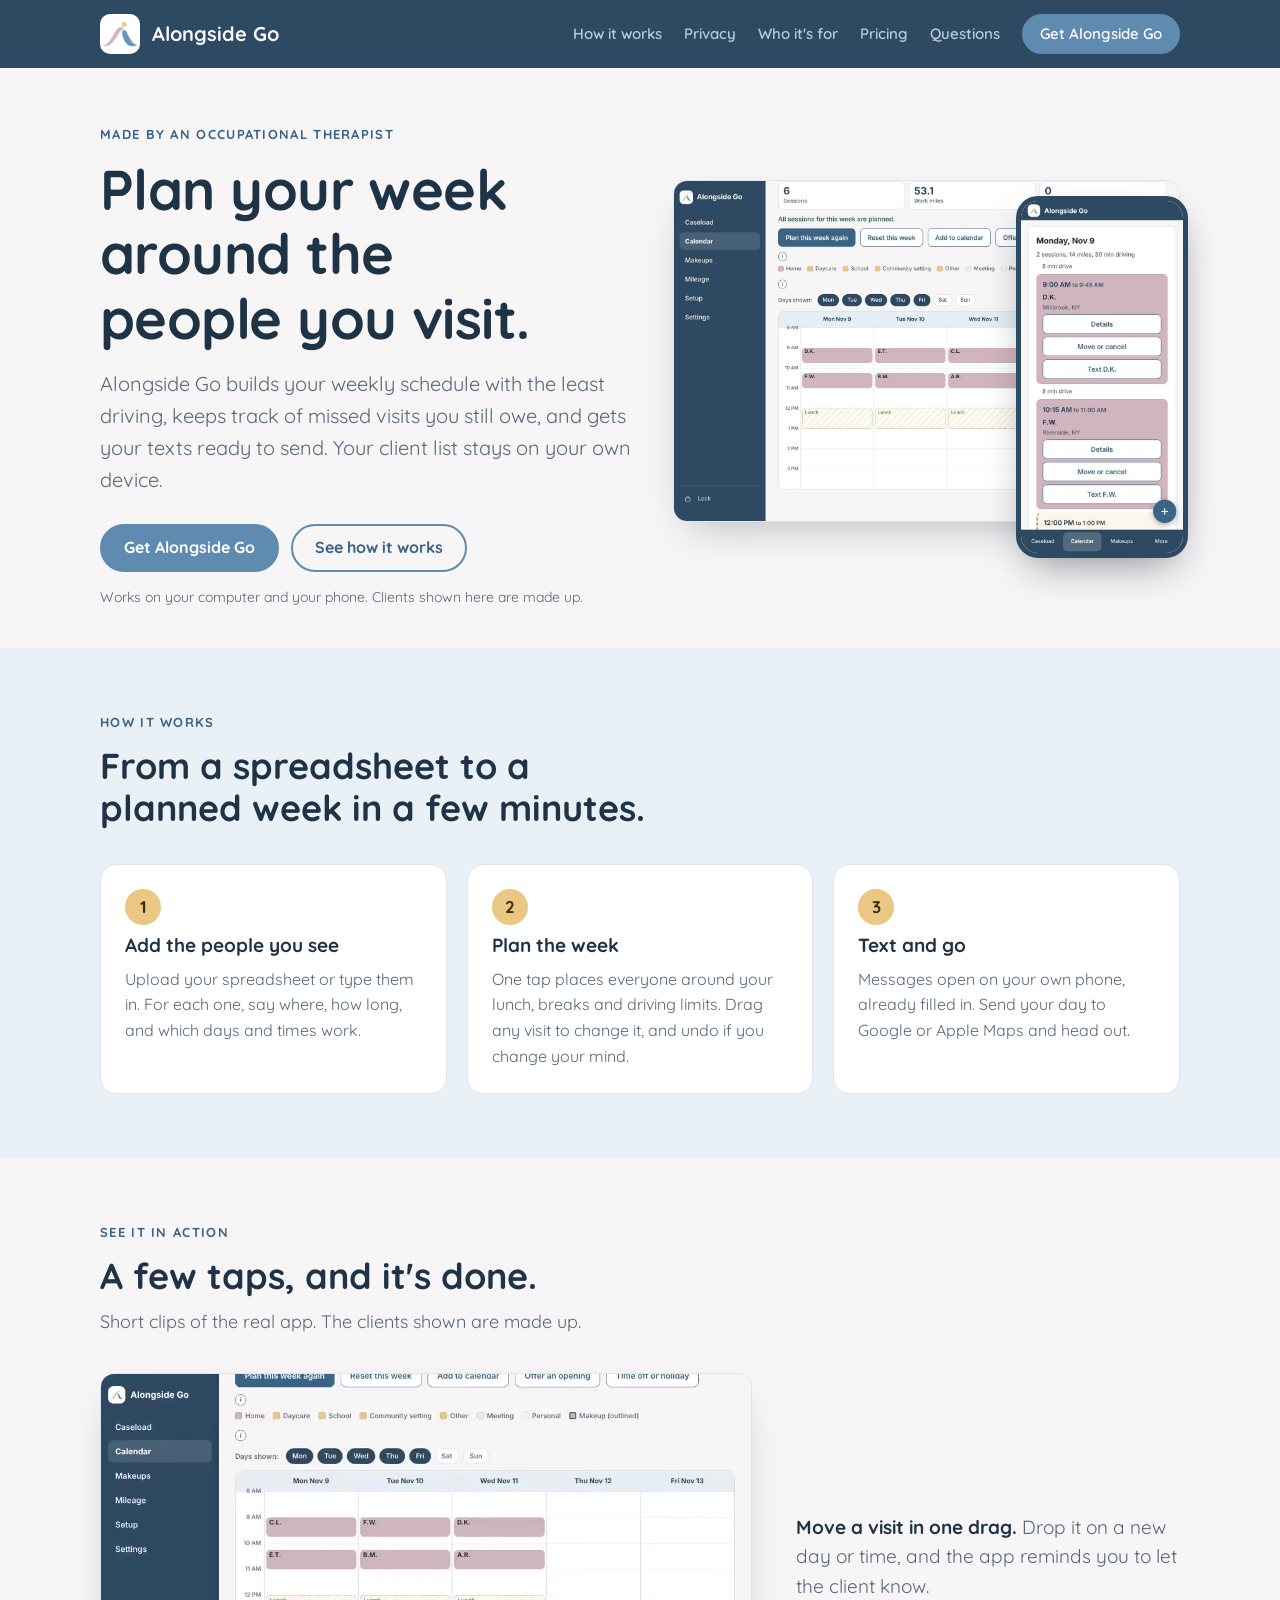
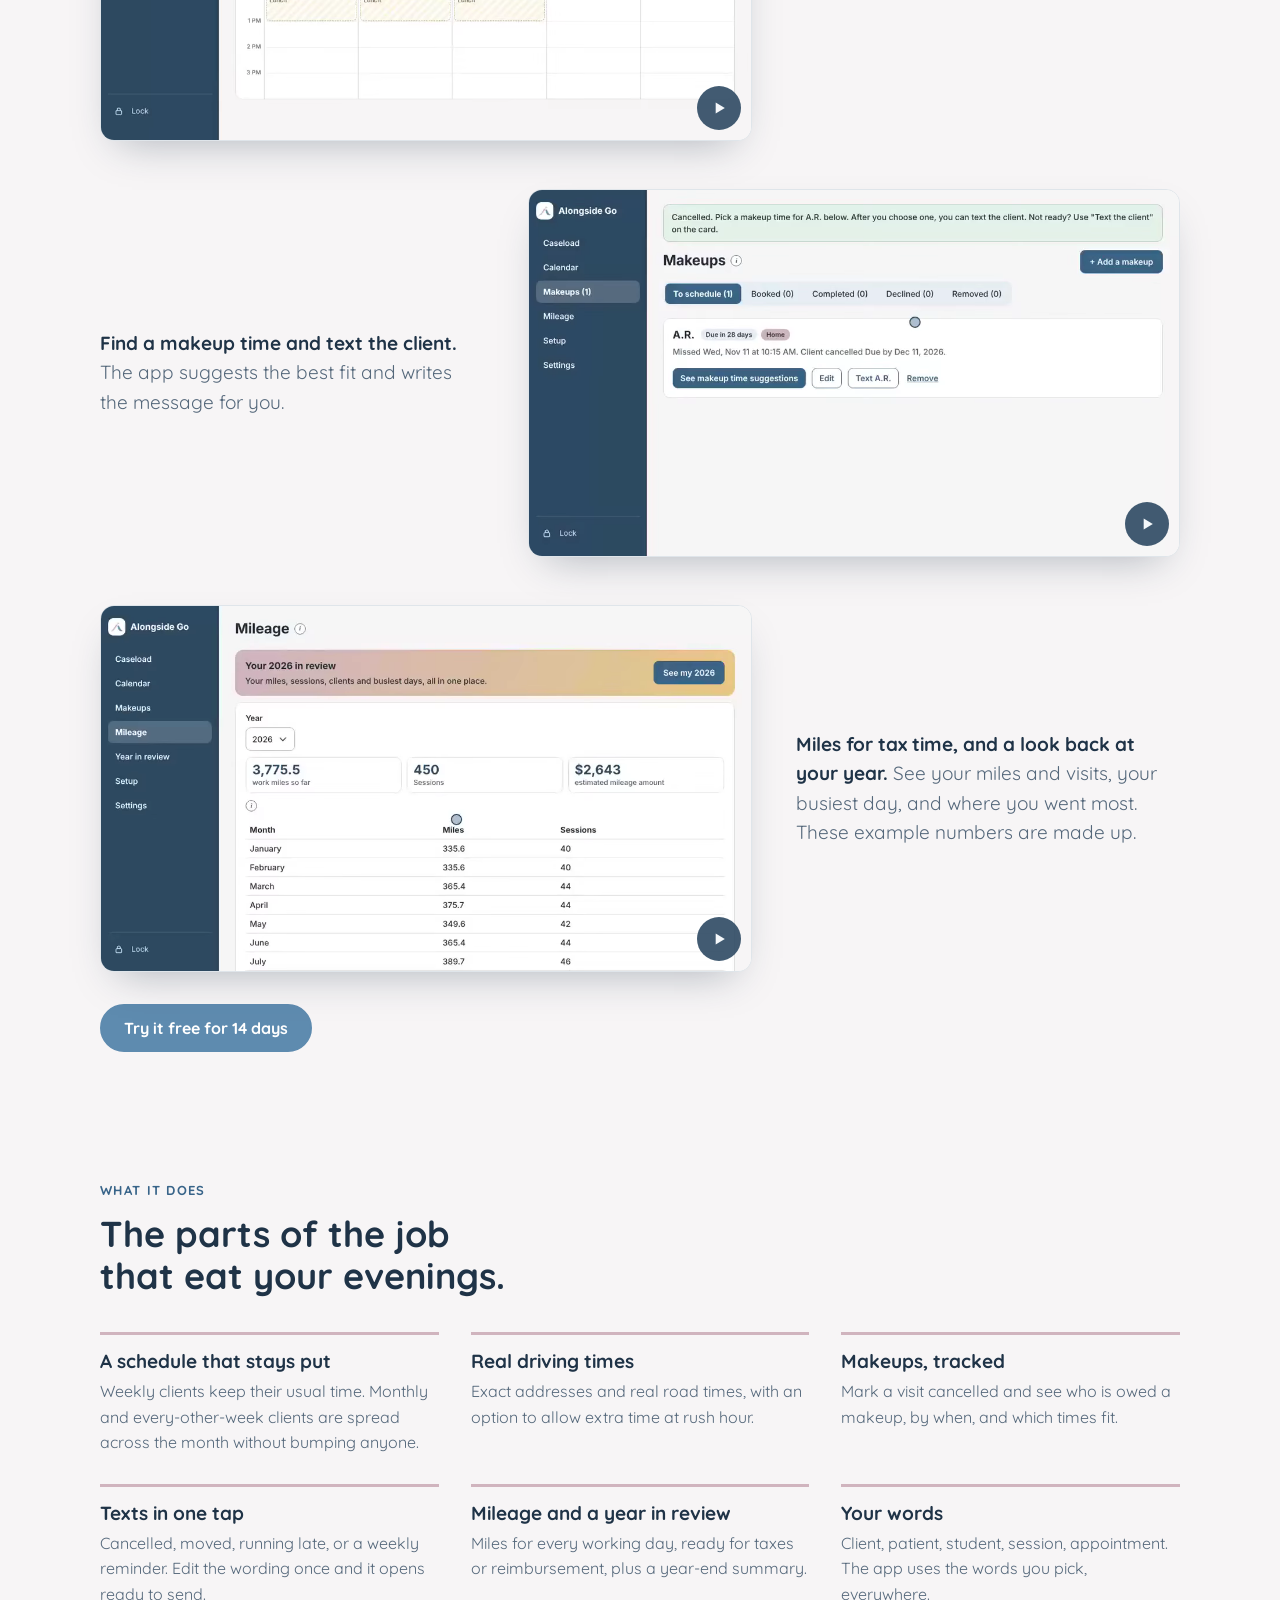
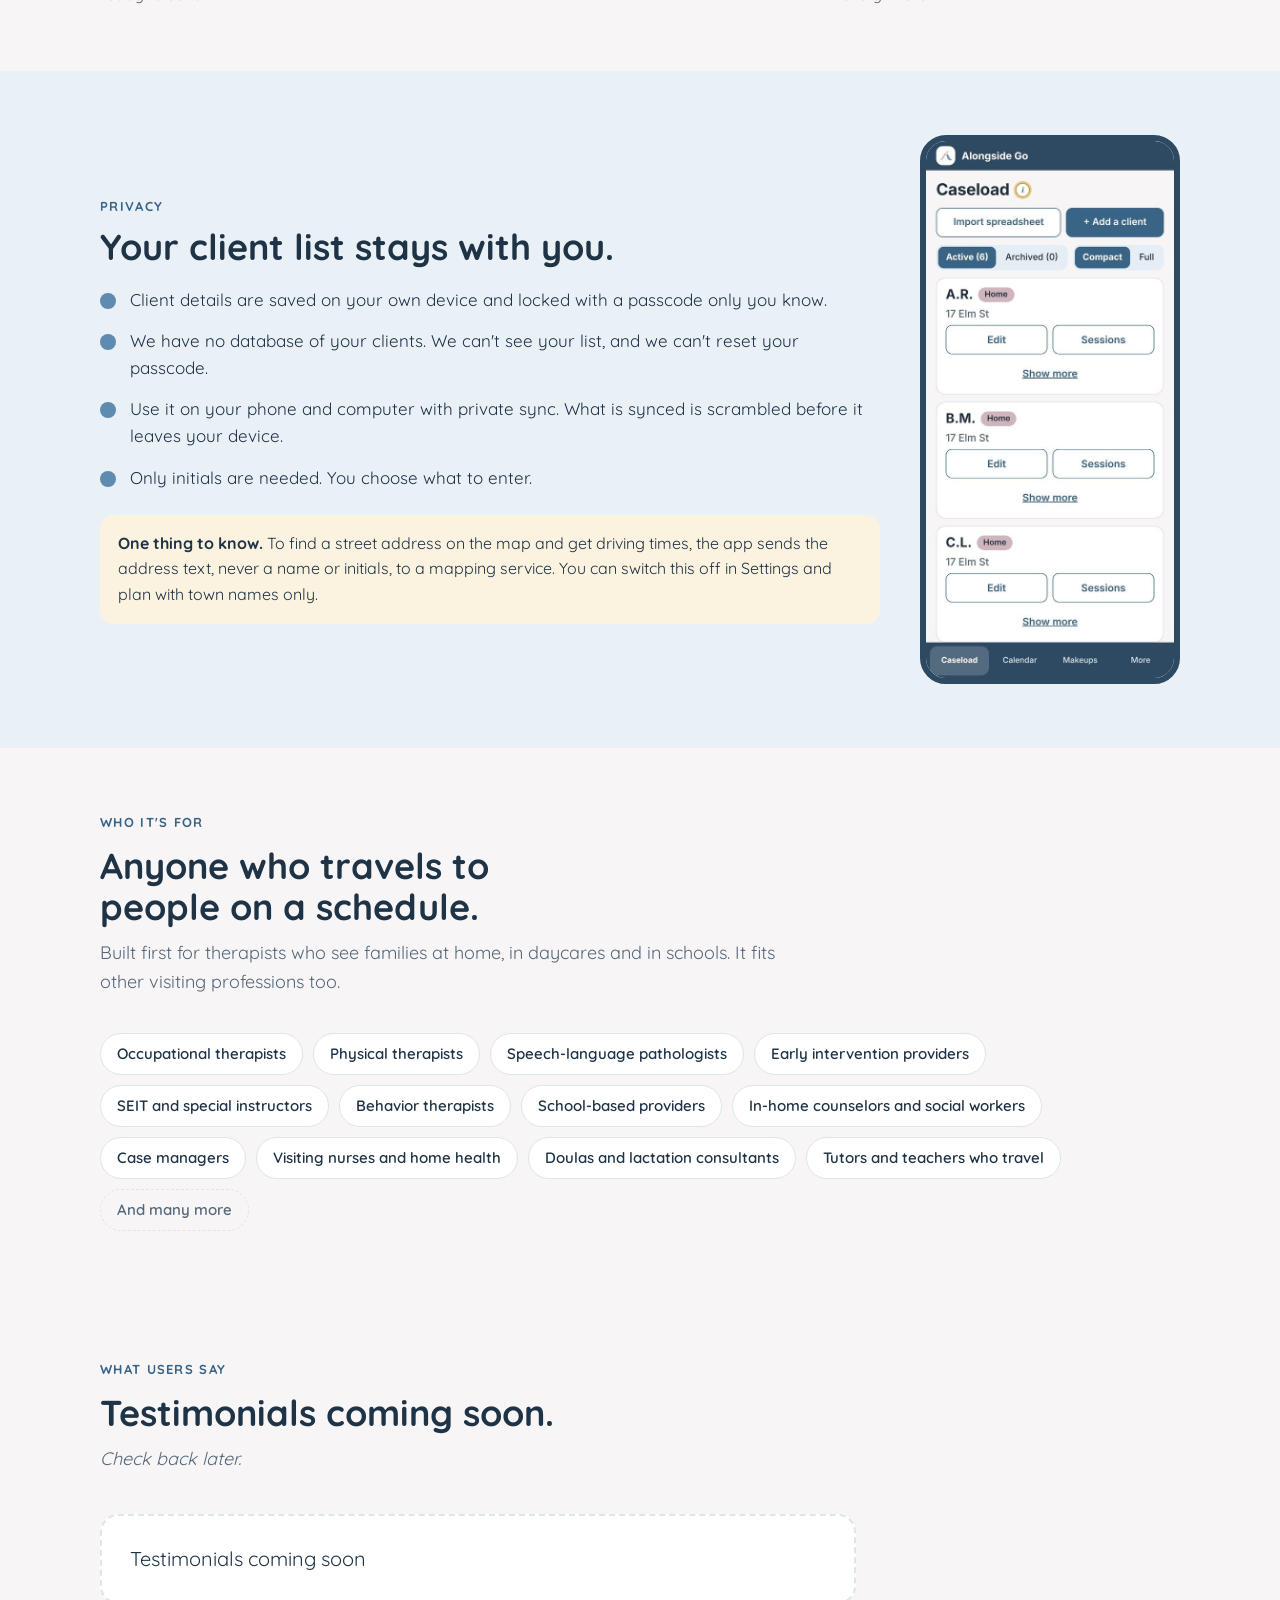
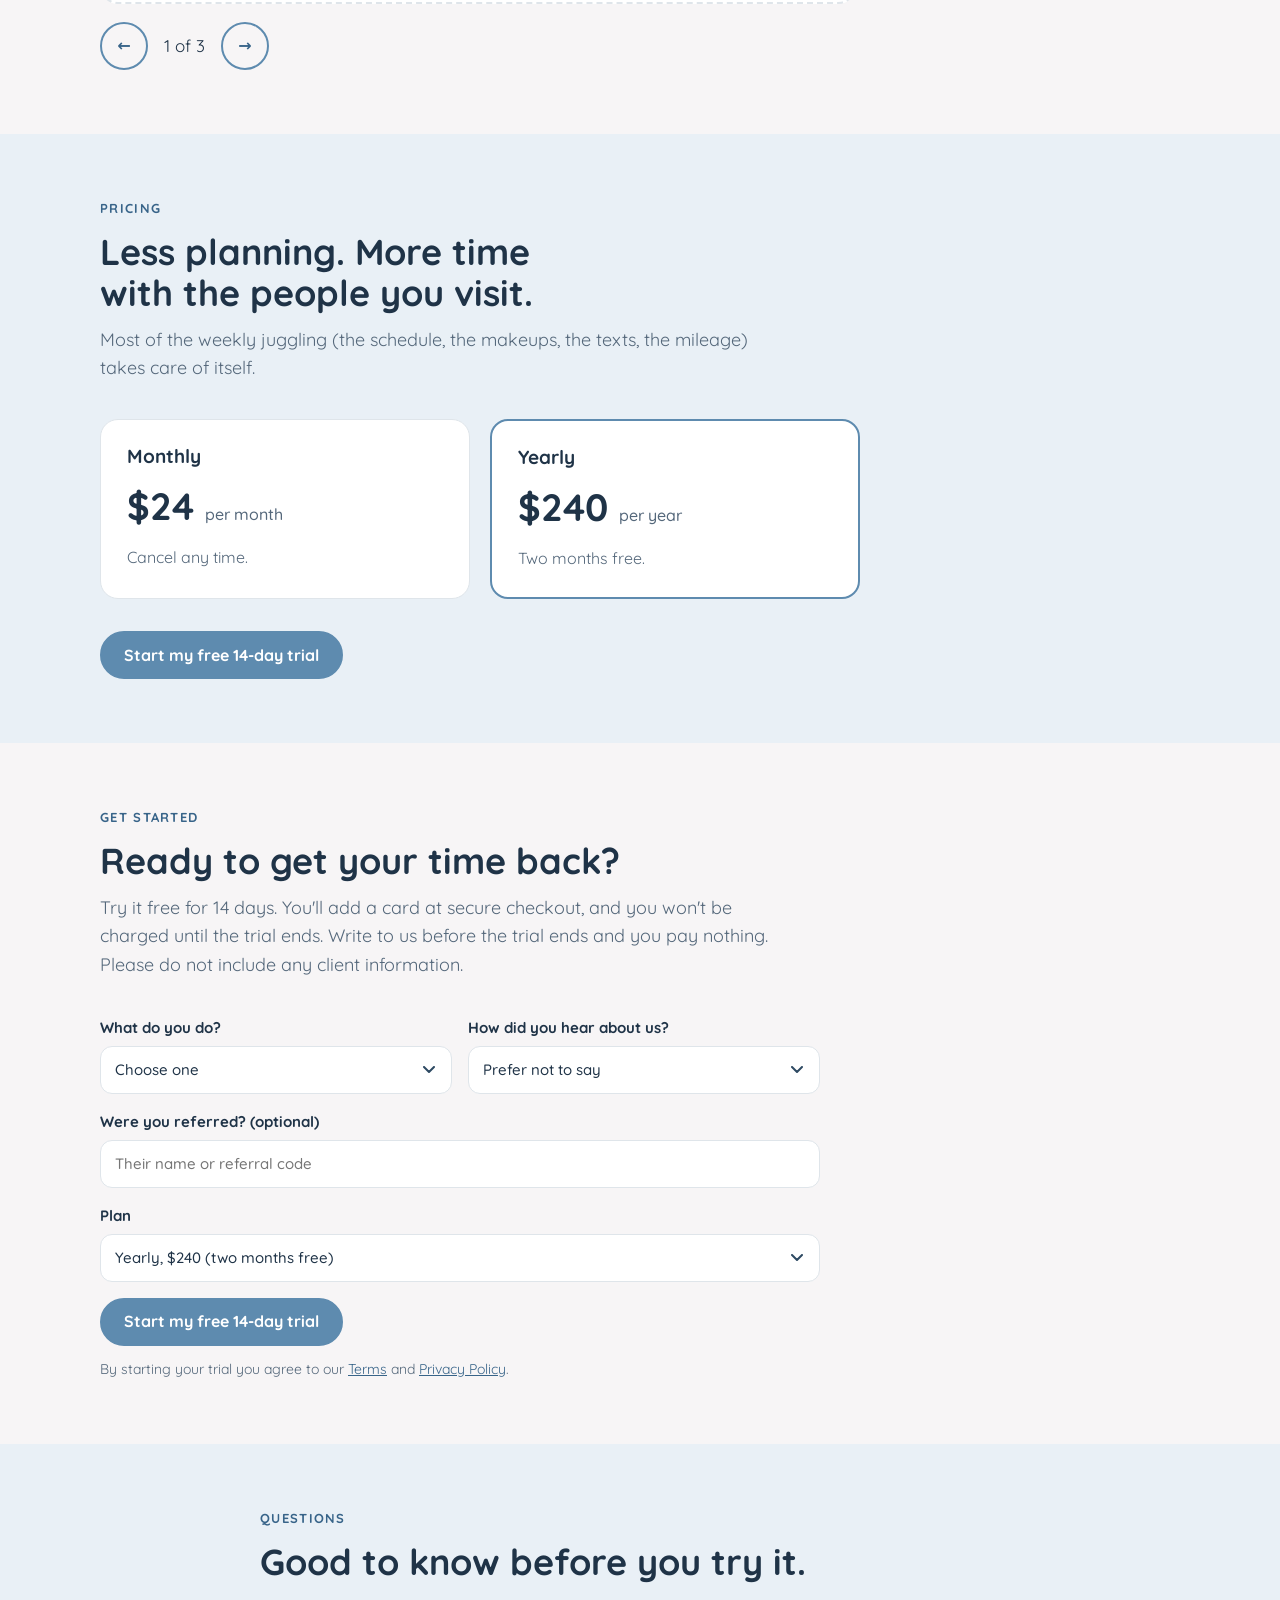
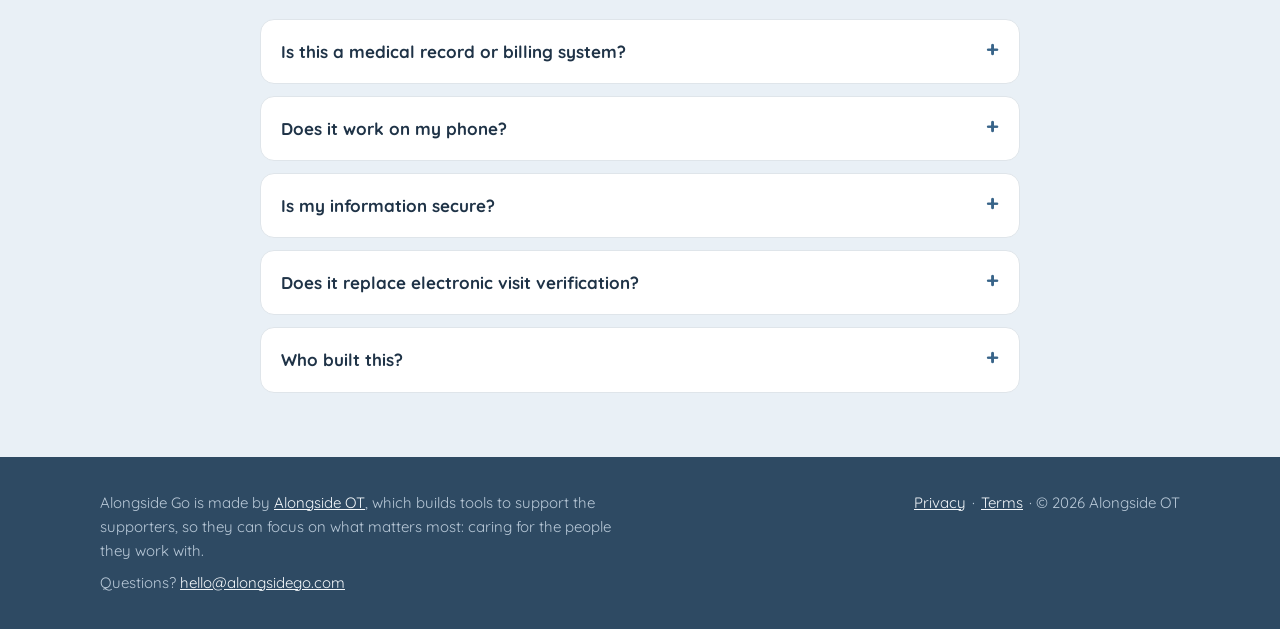
==== public/index.html @ b979387e "Website: third demo (mileage and year in review), 'What users say' Co-Authored-By: Claude Sonnet 5.5" ====
<!doctype html>
<html lang="en"><head><meta charset="utf-8"><meta name="viewport" content="width=device-width,initial-scale=1,viewport-fit=cover">
<title>Alongside Go</title>
<meta name="description" content="Alongside Go plans your week around the people you visit: drive times, makeups, and texts, with your client list kept private on your own device.">
<link rel="icon" href="images/favicon.png">
<meta property="og:type" content="website">
<meta property="og:site_name" content="Alongside Go">
<meta property="og:title" content="Alongside Go: plan your week around the people you visit">
<meta property="og:description" content="Less driving, makeups tracked, texts ready to send. Made by an occupational therapist, with your client list kept on your own device.">
<meta property="og:url" content="https://alongsidego.com/">
<meta property="og:image" content="https://alongsidego.com/images/og-image.jpg">
<meta property="og:image:width" content="1200">
<meta property="og:image:height" content="630">
<meta property="og:image:alt" content="A colorful week calendar filled with visits, with the words Plan your week around the people you visit.">
<meta name="twitter:card" content="summary_large_image">
<meta name="twitter:title" content="Alongside Go: plan your week around the people you visit">
<meta name="twitter:description" content="Less driving, makeups tracked, texts ready to send.">
<meta name="twitter:image" content="https://alongsidego.com/images/og-image.jpg">
<meta name="theme-color" content="#2e4a63">
<link rel="preconnect" href="https://fonts.googleapis.com">
<link rel="stylesheet" href="https://fonts.googleapis.com/css2?family=Quicksand:wght@400;500;600;700&display=swap">
<link rel="stylesheet" href="site.css?v=16"></head>
<body>

<header class="top gut">
  <div class="in">
    <a class="brand" href="#top"><img src="images/logo-mark.png" alt="" width="40" height="40"> Alongside Go</a>
    <nav class="nav" aria-label="Main">
      <a href="#how">How it works</a><a href="#privacy">Privacy</a><a href="#who">Who it's for</a><a href="#pricing">Pricing</a><a href="#faq">Questions</a>
      <a class="btn primary" href="#join"><span class="long">Get Alongside Go</span><span class="short">Get started</span></a>
    </nav>
  </div>
</header>

<main id="top">
  <section class="hero gut">
    <div class="in">
      <div>
        <div class="eyebrow">Made by an occupational therapist</div>
        <h1 style="margin-top:12px">Plan your week around the people you visit.</h1>
        <p class="lead">Alongside Go builds your weekly schedule with the least driving, keeps track of missed visits you still owe, and gets your texts ready to send. Your client list stays on your own device.</p>
        <div class="cta"><a class="btn primary" href="#join">Get Alongside Go</a><a class="btn ghost" href="#how">See how it works</a></div>
        <small>Works on your computer and your phone. Clients shown here are made up.</small>
      </div>
      <div class="shots">
        <div class="win"><img src="images/app-week.jpg" alt="The Alongside Go week calendar showing six planned sessions, with lunch blocked each day" width="1600" height="1075"></div>
        <div class="phone"><img src="images/app-day.jpg" alt="A day on a phone with each stop, its drive time and buttons to see details, move, or text" width="520" height="1125"></div>
      </div>
    </div>
  </section>

  <section class="band alt gut" id="how">
    <div class="in">
      <div class="head"><div class="eyebrow">How it works</div><h2>From a spreadsheet to a planned week in a few minutes.</h2></div>
      <div class="steps">
        <div class="step"><div class="n">1</div><h3>Add the people you see</h3><p>Upload your spreadsheet or type them in. For each one, say where, how long, and which days and times work.</p></div>
        <div class="step"><div class="n">2</div><h3>Plan the week</h3><p>One tap places everyone around your lunch, breaks and driving limits. Drag any visit to change it, and undo if you change your mind.</p></div>
        <div class="step"><div class="n">3</div><h3>Text and go</h3><p>Messages open on your own phone, already filled in. Send your day to Google or Apple Maps and head out.</p></div>
      </div>
    </div>
  </section>

  <section class="band gut" id="demos">
    <div class="in">
      <div class="head"><div class="eyebrow">See it in action</div><h2>A few taps, and it's done.</h2><p>Short clips of the real app. The clients shown are made up.</p></div>
      <div class="demos">
        <figure class="demo">
          <div class="vwrap"><video muted loop playsinline preload="metadata" poster="media/demo-drag.jpg" aria-label="Screen recording: dragging a visit to a new time on the week calendar" width="1120" height="630"><source src="media/demo-drag.mp4?v=2" type="video/mp4"><source src="media/demo-drag.webm?v=2" type="video/webm"></video><button class="vbtn" type="button" aria-label="Pause the demo"></button></div>
          <figcaption><strong>Move a visit in one drag.</strong> Drop it on a new day or time, and the app reminds you to let the client know.</figcaption>
        </figure>
        <figure class="demo">
          <div class="vwrap"><video muted loop playsinline preload="metadata" poster="media/demo-makeups.jpg" aria-label="Screen recording: choosing the best makeup time and getting the text ready" width="1120" height="630"><source src="media/demo-makeups.mp4?v=2" type="video/mp4"><source src="media/demo-makeups.webm?v=2" type="video/webm"></video><button class="vbtn" type="button" aria-label="Pause the demo"></button></div>
          <figcaption><strong>Find a makeup time and text the client.</strong> The app suggests the best fit and writes the message for you.</figcaption>
        </figure>
        <figure class="demo">
          <div class="vwrap"><video muted loop playsinline preload="metadata" poster="media/demo-year.jpg" aria-label="Screen recording: opening the mileage page and then the year in review with miles, visits and busiest day" width="1120" height="630"><source src="media/demo-year.mp4?v=1" type="video/mp4"><source src="media/demo-year.webm?v=1" type="video/webm"></video><button class="vbtn" type="button" aria-label="Pause the demo"></button></div>
          <figcaption><strong>Miles for tax time, and a look back at your year.</strong> See your miles and visits, your busiest day, and where you went most. These example numbers are made up.</figcaption>
        </figure>
      </div>
      <p class="inline-cta"><a class="btn primary" href="#join">Try it free for 14 days</a></p>
    </div>
  </section>

  <section class="band gut">
    <div class="in">
      <div class="head"><div class="eyebrow">What it does</div><h2>The parts of the job that eat your evenings.</h2></div>
      <div class="grid">
        <div class="feat"><h3>A schedule that stays put</h3><p>Weekly clients keep their usual time. Monthly and every-other-week clients are spread across the month without bumping anyone.</p></div>
        <div class="feat"><h3>Real driving times</h3><p>Exact addresses and real road times, with an option to allow extra time at rush hour.</p></div>
        <div class="feat"><h3>Makeups, tracked</h3><p>Mark a visit cancelled and see who is owed a makeup, by when, and which times fit.</p></div>
        <div class="feat"><h3>Texts in one tap</h3><p>Cancelled, moved, running late, or a weekly reminder. Edit the wording once and it opens ready to send.</p></div>
        <div class="feat"><h3>Mileage and a year in review</h3><p>Miles for every working day, ready for taxes or reimbursement, plus a year-end summary.</p></div>
        <div class="feat"><h3>Your words</h3><p>Client, patient, student, session, appointment. The app uses the words you pick, everywhere.</p></div>
      </div>
    </div>
  </section>

  <section class="band alt gut" id="privacy">
    <div class="in priv">
      <div>
        <div class="eyebrow">Privacy</div>
        <h2 style="margin-top:10px">Your client list stays with you.</h2>
        <ul>
          <li>Client details are saved on your own device and locked with a passcode only you know.</li>
          <li>We have no database of your clients. We can't see your list, and we can't reset your passcode.</li>
          <li>Use it on your phone and computer with private sync. What is synced is scrambled before it leaves your device.</li>
          <li>Only initials are needed. You choose what to enter.</li>
        </ul>
        <p class="note"><strong>One thing to know.</strong> To find a street address on the map and get driving times, the app sends the address text, never a name or initials, to a mapping service. You can switch this off in Settings and plan with town names only.</p>
      </div>
      <div class="shot"><img src="images/app-caseload.jpg" alt="The caseload list on a phone, showing initials and addresses" width="520" height="1125"></div>
    </div>
  </section>

  <section class="band gut" id="who">
    <div class="in">
      <div class="head"><div class="eyebrow">Who it's for</div><h2>Anyone who travels to people on a schedule.</h2><p>Built first for therapists who see families at home, in daycares and in schools. It fits other visiting professions too.</p></div>
      <div class="chips">
        <span>Occupational therapists</span><span>Physical therapists</span><span>Speech-language pathologists</span><span>Early intervention providers</span><span>SEIT and special instructors</span><span>Behavior therapists</span><span>School-based providers</span><span>In-home counselors and social workers</span><span>Case managers</span><span>Visiting nurses and home health</span><span>Doulas and lactation consultants</span><span>Tutors and teachers who travel</span><span class="and-more">And many more</span>
      </div>
      
    </div>
  </section>

  <section class="band gut" id="reviews">
    <div class="in">
      <div class="head"><div class="eyebrow">What users say</div><h2>Testimonials coming soon.</h2><p class="sample">Check back later.</p></div>
      <div class="carousel" role="region" aria-roledescription="carousel" aria-label="User testimonials, coming soon">
        <div class="track" id="track" tabindex="0">
          <figure class="quote"><blockquote>Testimonials coming soon</blockquote></figure>
          <figure class="quote"><blockquote>Testimonials coming soon</blockquote></figure>
          <figure class="quote"><blockquote>Testimonials coming soon</blockquote></figure>
        </div>
        <div class="cnav"><button class="btn ghost cbtn" id="prev" type="button" aria-label="Previous review">&larr;</button><span id="cnt" class="muted" aria-live="polite">1 of 3</span><button class="btn ghost cbtn" id="next" type="button" aria-label="Next review">&rarr;</button></div>
      </div>
    </div>
  </section>

  <section class="band alt gut" id="pricing">
    <div class="in">
      <div class="head"><div class="eyebrow">Pricing</div><h2>Less planning. More time with the people you visit.</h2><p>Most of the weekly juggling (the schedule, the makeups, the texts, the mileage) takes care of itself.</p></div>
      <div class="price">
        <div class="plan"><h3>Monthly</h3><div class="amt">$24 <small>per month</small></div><p>Cancel any time.</p></div>
        <div class="plan hl"><h3>Yearly</h3><div class="amt">$240 <small>per year</small></div><p>Two months free.</p></div>
      </div>
      <p class="inline-cta"><a class="btn primary" href="#join">Start my free 14-day trial</a></p>
    </div>
  </section>

  <section class="band gut" id="join">
    <div class="in">
      <div class="head"><div class="eyebrow">Get started</div><h2>Ready to get your time back?</h2><p>Try it free for 14 days. You'll add a card at secure checkout, and you won't be charged until the trial ends. Write to us before the trial ends and you pay nothing. Please do not include any client information.</p></div>
      <form class="signup" id="signup" novalidate>
        <label>What do you do?<select id="role" required>
          <option value="">Choose one</option><option>Occupational therapist</option><option>Physical therapist</option><option>Speech-language pathologist</option><option>Behavior or ABA therapist</option><option>SEIT or special instructor</option><option>Other early intervention provider</option><option>School-based provider</option><option>Counselor or social worker</option><option>Nurse or home health</option><option>Case manager</option><option>Other</option></select></label>
        <label id="role-other-wrap" hidden>Your profession (optional)<input id="role-other" type="text" maxlength="60" autocomplete="off" placeholder="For example, play therapist"></label>
        <label>How did you hear about us?<select id="source">
          <option value="">Prefer not to say</option><option>A colleague</option><option>A Facebook group</option><option>Instagram or TikTok</option><option>Alongside OT</option><option>Searching online</option><option>Other</option></select></label>
        <label id="source-other-wrap" hidden>How did you hear about us? (optional)<input id="source-other" type="text" maxlength="60" autocomplete="off" placeholder="For example, a conference"></label>
        <label class="full">Were you referred? (optional)<input id="referral" type="text" maxlength="80" autocomplete="off" placeholder="Their name or referral code"></label>
        <label class="full">Plan<select id="plan"><option value="yearly">Yearly, $240 (two months free)</option><option value="monthly">Monthly, $24</option></select></label>
        <div class="full"><button class="btn primary" id="go" type="submit">Start my free 14-day trial</button></div>
      </form>
      <p class="fine">By starting your trial you agree to our <a href="/terms.html">Terms</a> and <a href="/privacy.html">Privacy Policy</a>.</p>
      <p class="err" id="err" hidden role="alert"></p>
    </div>
  </section>

  <section class="band alt gut" id="faq">
    <div class="in faq">
      <div class="head"><div class="eyebrow">Questions</div><h2>Good to know before you try it.</h2></div>
      <details><summary>Is this a medical record or billing system?</summary><div class="ans">No. Alongside Go plans your schedule and routes. It does not store notes or diagnoses, and it does not bill. Use it alongside the system you already document in.</div></details>
      <details><summary>Does it work on my phone?</summary><div class="ans">Yes. Open your link on your phone and add it to your Home Screen. With private sync, you can use Alongside Go on your phone and your computer and keep them matching, so a change on one shows up on the other.</div></details>
      <details><summary>Is my information secure?</summary><div class="ans">Yes. To protect the privacy of the people you visit, their information stays on your own device, locked with your passcode, and we never have access to it. That also means we can't reset your passcode or look up your information for you. When you set up, you save a recovery code. Keep it somewhere safe, like a password manager, because it is the way back in if you forget your passcode. If you clear your browser's data, the copy on that device can be erased. With private sync turned on, you can link the device again and your information comes back. We also recommend downloading a backup from Settings now and then.</div></details>
      <details><summary>Does it replace electronic visit verification?</summary><div class="ans">No. If your program requires electronic visit verification or timekeeping, keep using that system. Alongside Go is a planning tool.</div></details>
      <details><summary>Who built this?</summary><div class="ans">Alongside Go was built by a working occupational therapist, under Alongside OT, after years of planning visits by hand.</div></details>
    </div>
  </section>

</main>

<footer class="gut"><div class="in"><div class="fmsg"><p>Alongside Go is made by <a href="https://alongsideot.com" target="_blank" rel="noopener">Alongside OT</a>, which builds tools to support the supporters, so they can focus on what matters most: caring for the people they work with.</p><p>Questions? <a href="mailto:hello@alongsidego.com">hello@alongsidego.com</a></p></div><div class="flinks"><a href="/privacy.html">Privacy</a> &middot; <a href="/terms.html">Terms</a> &middot; &copy; 2026 Alongside OT</div></div></footer>

<script src="site.js?v=11"></script>
</body></html>
---- public/site.css ----
/* Layout: one calm scrolling page. Navy header and footer, soft warm-gray body, blue/mauve/gold from the logo used sparingly. */
:root{
  --bg:#f7f5f6; --card:#ffffff; --ink:#1f3347; --muted:#55687b; --line:#dfe5ea;
  --navy:#2e4a63; --blue:#5e8baf; --blue-deep:#386489; --mauve:#d0b4be; --gold:#eac783;
  --tint:#e9f0f6; --gold-soft:#fbf3df; --on-navy:#f4f8fb; --on-navy-muted:#b9c9d8; --on-blue:#ffffff;
  --font:'Quicksand','Nunito','Segoe UI',system-ui,-apple-system,sans-serif;
}
@media (prefers-color-scheme:dark){:root:not([data-theme="light"]){
  --bg:#121c26; --card:#1b2937; --ink:#e9f0f5; --muted:#a9b9c7; --line:#2b3e50;
  --navy:#0e1822; --blue:#7fa8c9; --blue-deep:#9cc0dc; --mauve:#a8879a; --gold:#e3bd6c;
  --tint:#223446; --gold-soft:#352d1c; --on-navy:#f1f6fa; --on-navy-muted:#a9b9c7; --on-blue:#10202e; color-scheme:dark}}
:root[data-theme="dark"]{
  --bg:#121c26; --card:#1b2937; --ink:#e9f0f5; --muted:#a9b9c7; --line:#2b3e50;
  --navy:#0e1822; --blue:#7fa8c9; --blue-deep:#9cc0dc; --mauve:#a8879a; --gold:#e3bd6c;
  --tint:#223446; --gold-soft:#352d1c; --on-navy:#f1f6fa; --on-navy-muted:#a9b9c7; --on-blue:#10202e; color-scheme:dark}
/* Gentle image protection: no dragging, no long-press save, no right-click menu on pictures */
img{-webkit-user-drag:none;user-select:none;-webkit-user-select:none;-webkit-touch-callout:none;pointer-events:none}
*{box-sizing:border-box}
body{background:var(--bg);color:var(--ink);font-family:var(--font);font-size:17px;line-height:1.6;margin:0}
.gut{padding-left:max(20px,env(safe-area-inset-left,0px));padding-right:max(20px,env(safe-area-inset-right,0px))}
.in{max-width:1080px;margin:0 auto}
h1,h2,h3{font-family:var(--font);margin:0;line-height:1.15;text-wrap:balance}
h1{font-size:clamp(34px,6vw,56px);font-weight:700;letter-spacing:-.01em}
h2{font-size:clamp(26px,4vw,36px);font-weight:700}
h3{font-size:19px;font-weight:700}
p{margin:0}
a{color:var(--blue-deep)}
.eyebrow{font-size:13px;font-weight:700;letter-spacing:.1em;text-transform:uppercase;color:var(--blue-deep)}
.btn{display:inline-flex;align-items:center;justify-content:center;min-height:48px;padding:0 22px;border-radius:999px;font:inherit;font-weight:700;font-size:16px;text-decoration:none;border:2px solid var(--blue);cursor:pointer}
.btn.primary{background:var(--blue);color:var(--on-blue)}
.btn.ghost{background:transparent;color:var(--blue-deep)}
.btn:focus-visible,a:focus-visible,summary:focus-visible,select:focus-visible,input:focus-visible{outline:3px solid var(--gold);outline-offset:3px}
/* header */
.top{background:var(--navy);color:var(--on-navy)}
.top .in{display:flex;align-items:center;justify-content:space-between;gap:16px;padding-block:14px;flex-wrap:wrap}
.brand{display:flex;align-items:center;gap:12px;color:var(--on-navy);text-decoration:none;font-weight:700;font-size:20px}
.brand img{width:40px;height:40px;border-radius:10px;background:#fff}
.nav{display:flex;gap:6px 22px;flex-wrap:wrap;align-items:center}
.nav a{color:var(--on-navy-muted);text-decoration:none;font-weight:600;font-size:15px}
.nav a:hover{color:var(--on-navy)}
.nav .btn{min-height:40px;padding:0 16px;font-size:15px;color:var(--on-blue)}
@media (max-width:760px){.nav a:not(.btn){display:none}}
/* hero */
.hero{padding-block:56px 40px}
.hero .in{display:grid;grid-template-columns:1.05fr 1fr;gap:40px;align-items:center}
.hero .in>*{min-width:0}
.hero p.lead{font-size:20px;color:var(--muted);max-width:34em;margin-top:18px}
.hero .cta{display:flex;gap:12px;flex-wrap:wrap;margin-top:28px}
.hero small{display:block;margin-top:14px;color:var(--muted);font-size:14px}
.shots{position:relative;padding-bottom:30px}
.win{border:1px solid var(--line);border-radius:14px;overflow:hidden;background:var(--card);box-shadow:0 18px 40px -18px rgba(30,50,70,.35)}
.win img{display:block;width:100%;height:auto}
.phone{position:absolute;right:-8px;bottom:-6px;width:34%;min-width:110px;border:5px solid var(--navy);border-radius:22px;overflow:hidden;background:var(--card);box-shadow:0 18px 40px -14px rgba(20,35,50,.5)}
.phone img{display:block;width:100%;height:auto}
@media (max-width:860px){.hero .in{grid-template-columns:1fr}.shots{max-width:560px}}
/* sections */
section.band{padding-block:64px}
section.band.alt{background:var(--tint)}
.head{display:flex;flex-direction:column;gap:12px;max-width:40em;margin-bottom:36px}
.head p{color:var(--muted);font-size:18px}
.steps{display:grid;grid-template-columns:repeat(auto-fit,minmax(240px,1fr));gap:20px}
.step{background:var(--card);border:1px solid var(--line);border-radius:16px;padding:24px;display:flex;flex-direction:column;gap:10px}
.step .n{width:36px;height:36px;border-radius:50%;background:var(--gold);color:#3b2d08;display:grid;place-items:center;font-weight:700}
.step p{color:var(--muted);font-size:16px}
.grid{display:grid;grid-template-columns:repeat(auto-fit,minmax(280px,1fr));gap:28px 32px}
.feat{display:flex;flex-direction:column;gap:6px;padding-top:16px;border-top:3px solid var(--mauve)}
.feat p{color:var(--muted);font-size:16px}
.priv{display:grid;grid-template-columns:1fr minmax(180px,260px);gap:40px;align-items:center}
.priv>*{min-width:0}
.priv ul{margin:18px 0 0;padding:0;list-style:none;display:flex;flex-direction:column;gap:14px}
.priv li{padding-left:30px;position:relative}
.priv li::before{content:"";position:absolute;left:0;top:7px;width:16px;height:16px;border-radius:50%;background:var(--blue)}
.priv .shot{border:6px solid var(--navy);border-radius:26px;overflow:hidden}
.priv .shot img{display:block;width:100%;height:auto}
.note{margin-top:24px;background:var(--gold-soft);border-radius:14px;padding:16px 18px;font-size:16px}
@media (max-width:760px){.priv{grid-template-columns:1fr}.priv .shot{max-width:240px}}
.chips{display:flex;flex-wrap:wrap;gap:10px}
.chips span{background:var(--card);border:1px solid var(--line);border-radius:999px;padding:8px 16px;font-weight:600;font-size:15px}
.chips.more span{background:transparent;border-style:dashed;color:var(--muted)}
.price{display:grid;grid-template-columns:repeat(auto-fit,minmax(260px,1fr));gap:20px;max-width:760px}
.plan{background:var(--card);border:1px solid var(--line);border-radius:18px;padding:26px;display:flex;flex-direction:column;gap:8px}
.plan.hl{border:2px solid var(--blue)}
.plan .amt{font-size:38px;font-weight:700}
.plan .amt small{font-size:16px;font-weight:500;color:var(--muted)}
.plan p{color:var(--muted);font-size:16px}
details{background:var(--card);border:1px solid var(--line);border-radius:14px;padding:0}
details+details{margin-top:12px}
summary{cursor:pointer;padding:18px 20px;font-weight:700;list-style:none;display:flex;justify-content:space-between;gap:16px}
summary::-webkit-details-marker{display:none}
summary::after{content:"+";font-size:22px;line-height:1;color:var(--blue-deep)}
details[open] summary::after{content:"\2212"}
details .ans{padding:0 20px 18px;color:var(--muted)}
.faq{max-width:760px}
/* form */
.signup{display:grid;grid-template-columns:1fr 1fr;gap:16px;max-width:720px}
.signup .full{grid-column:1/-1}
.signup label{display:flex;flex-direction:column;gap:6px;font-weight:700;font-size:15px}
.signup input,.signup select{font:inherit;font-weight:500;min-height:48px;padding:0 14px;border-radius:12px;border:1.5px solid var(--line);background:var(--card);color:var(--ink)}
@media (max-width:640px){.signup{grid-template-columns:1fr}}
.ok{margin-top:16px;background:var(--gold-soft);border-radius:12px;padding:14px 16px;max-width:720px}
.preview{margin-top:14px;font-size:14px;color:var(--muted)}
footer{background:var(--navy);color:var(--on-navy-muted);padding-block:34px;font-size:15px}
footer .in{display:flex;justify-content:space-between;gap:16px;flex-wrap:wrap}
footer a{color:var(--on-navy)}
.err{background:#fbe9e9;color:#7a1f1f;border-radius:12px;padding:14px 16px;max-width:720px}
@media (prefers-color-scheme:dark){:root:not([data-theme="light"]) .err{background:#3a1f1f;color:#f3c3c3}}
.welcome{max-width:640px;margin:0 auto;padding-block:48px;display:flex;flex-direction:column;gap:20px}
.codebox{background:var(--card);border:2px solid var(--blue);border-radius:16px;padding:22px;text-align:center}
.codebox code{display:block;font-size:clamp(22px,6vw,34px);font-weight:700;letter-spacing:.04em;word-break:break-all;margin-bottom:12px}
.welcome ol{margin:0;padding-left:22px;display:flex;flex-direction:column;gap:10px}
#done:not([hidden]){display:flex;flex-direction:column;gap:16px}
#wait,#miss{display:flex;flex-direction:column;gap:12px}
#wait[hidden],#miss[hidden]{display:none}

.signup select{-webkit-appearance:none;appearance:none;padding-right:44px;background-repeat:no-repeat;background-position:right 16px center;background-size:12px 8px;background-image:url("data:image/svg+xml,%3Csvg xmlns='http://www.w3.org/2000/svg' width='12' height='8' viewBox='0 0 12 8'%3E%3Cpath d='M1 1l5 5 5-5' fill='none' stroke='%232e4a63' stroke-width='2' stroke-linecap='round' stroke-linejoin='round'/%3E%3C/svg%3E")}
@media (prefers-color-scheme:dark){:root:not([data-theme="light"]) .signup select{background-image:url("data:image/svg+xml,%3Csvg xmlns='http://www.w3.org/2000/svg' width='12' height='8' viewBox='0 0 12 8'%3E%3Cpath d='M1 1l5 5 5-5' fill='none' stroke='%23e9f0f5' stroke-width='2' stroke-linecap='round' stroke-linejoin='round'/%3E%3C/svg%3E")}}
:root[data-theme="dark"] .signup select{background-image:url("data:image/svg+xml,%3Csvg xmlns='http://www.w3.org/2000/svg' width='12' height='8' viewBox='0 0 12 8'%3E%3Cpath d='M1 1l5 5 5-5' fill='none' stroke='%23e9f0f5' stroke-width='2' stroke-linecap='round' stroke-linejoin='round'/%3E%3C/svg%3E")}

.signup label[hidden]{display:none}

/* demos */
.demos{display:grid;grid-template-columns:1fr;gap:48px}
.demo{margin:0;display:flex;flex-direction:column;gap:12px}
.demo>*{min-width:0}
.vwrap{position:relative;border:1px solid var(--line);border-radius:14px;overflow:hidden;background:var(--card);box-shadow:0 18px 40px -18px rgba(30,50,70,.35)}
.vwrap video{display:block;width:100%;height:auto}
.vbtn{position:absolute;right:10px;bottom:10px;width:44px;height:44px;padding:0;display:grid;place-items:center;border-radius:50%;border:0;background:var(--navy);color:var(--on-navy);cursor:pointer;opacity:.9}
.vbtn svg{display:block}
.demo figcaption{color:var(--muted);font-size:16px}
.demo figcaption strong{color:var(--ink)}
/* reviews */
.sample{color:var(--muted);font-style:italic}
.carousel{max-width:760px}
.track{display:flex;gap:16px;overflow-x:auto;scroll-snap-type:x mandatory;scroll-behavior:smooth;padding:4px 2px 12px;scrollbar-width:none}
.track::-webkit-scrollbar{display:none}
.quote{flex:0 0 100%;scroll-snap-align:start;margin:0;background:var(--card);border:2px dashed var(--line);border-radius:18px;padding:28px;display:flex;flex-direction:column;gap:14px}
.quote blockquote{margin:0;font-size:20px;line-height:1.5}
.quote figcaption{color:var(--muted);font-weight:700}
.cnav{display:flex;align-items:center;gap:16px;margin-top:6px}
.cbtn{min-width:48px;padding:0 14px}
@media (prefers-reduced-motion:reduce){.track{scroll-behavior:auto}}
.inline-cta{margin-top:32px;text-align:left}
footer .in{align-items:flex-start}
.fmsg{max-width:36em}.fmsg p+p{margin-top:8px}

@media (min-width:900px){
.demo{display:grid;grid-template-columns:minmax(0,1.7fr) minmax(0,1fr);align-items:center;gap:44px}
.demo:nth-child(even){grid-template-columns:minmax(0,1fr) minmax(0,1.7fr)}
.demo:nth-child(even) .vwrap{order:2}
.demo figcaption{font-size:19px;line-height:1.55}
}
.legal{max-width:44em;margin:0 auto;padding-block:48px 72px}
.legal h1{margin-bottom:6px}
.legal .upd{color:var(--muted);margin-bottom:24px}
.legal h2{margin-top:32px;margin-bottom:8px;font-size:22px}
.legal p,.legal li{font-size:17px;line-height:1.65}
.legal p{margin-top:10px}
.legal ul{margin:10px 0 0 22px;display:flex;flex-direction:column;gap:8px}
.legal a{color:var(--blue-deep)}
.fine{margin-top:12px;color:var(--muted);font-size:14px}
.fine a{color:var(--blue-deep)}
footer .flinks a{margin:0 2px}
.demos{grid-template-columns:minmax(0,1fr)}
.demo{min-width:0}
img{max-width:100%}[hidden]{display:none!important}
@media (max-width:520px){.top .in{flex-wrap:nowrap;gap:10px}.top .brand{font-size:18px;gap:8px;white-space:nowrap}.top .nav .btn{min-height:40px;padding:0 14px;font-size:14px;white-space:nowrap}}
.nav .btn .short{display:none}
@media (max-width:520px){
.top .in{gap:16px}
.top .brand{font-size:17px;min-width:0}
.top .brand img{width:36px;height:36px}
.nav .btn .long{display:none}
.nav .btn .short{display:inline}
.top .nav .btn{padding:0 16px}
}

.chips.collapsed{overflow:hidden}
.chips-more{margin-top:14px;min-height:44px;padding:0 20px;border-radius:999px;border:2px solid var(--blue);background:transparent;color:var(--blue-deep);font:inherit;font-weight:700;font-size:15px;cursor:pointer}
.chips span.and-more{background:transparent;border-style:dashed;color:var(--muted)}
@media (max-width:760px){.priv .shot{justify-self:center;margin-inline:auto}}
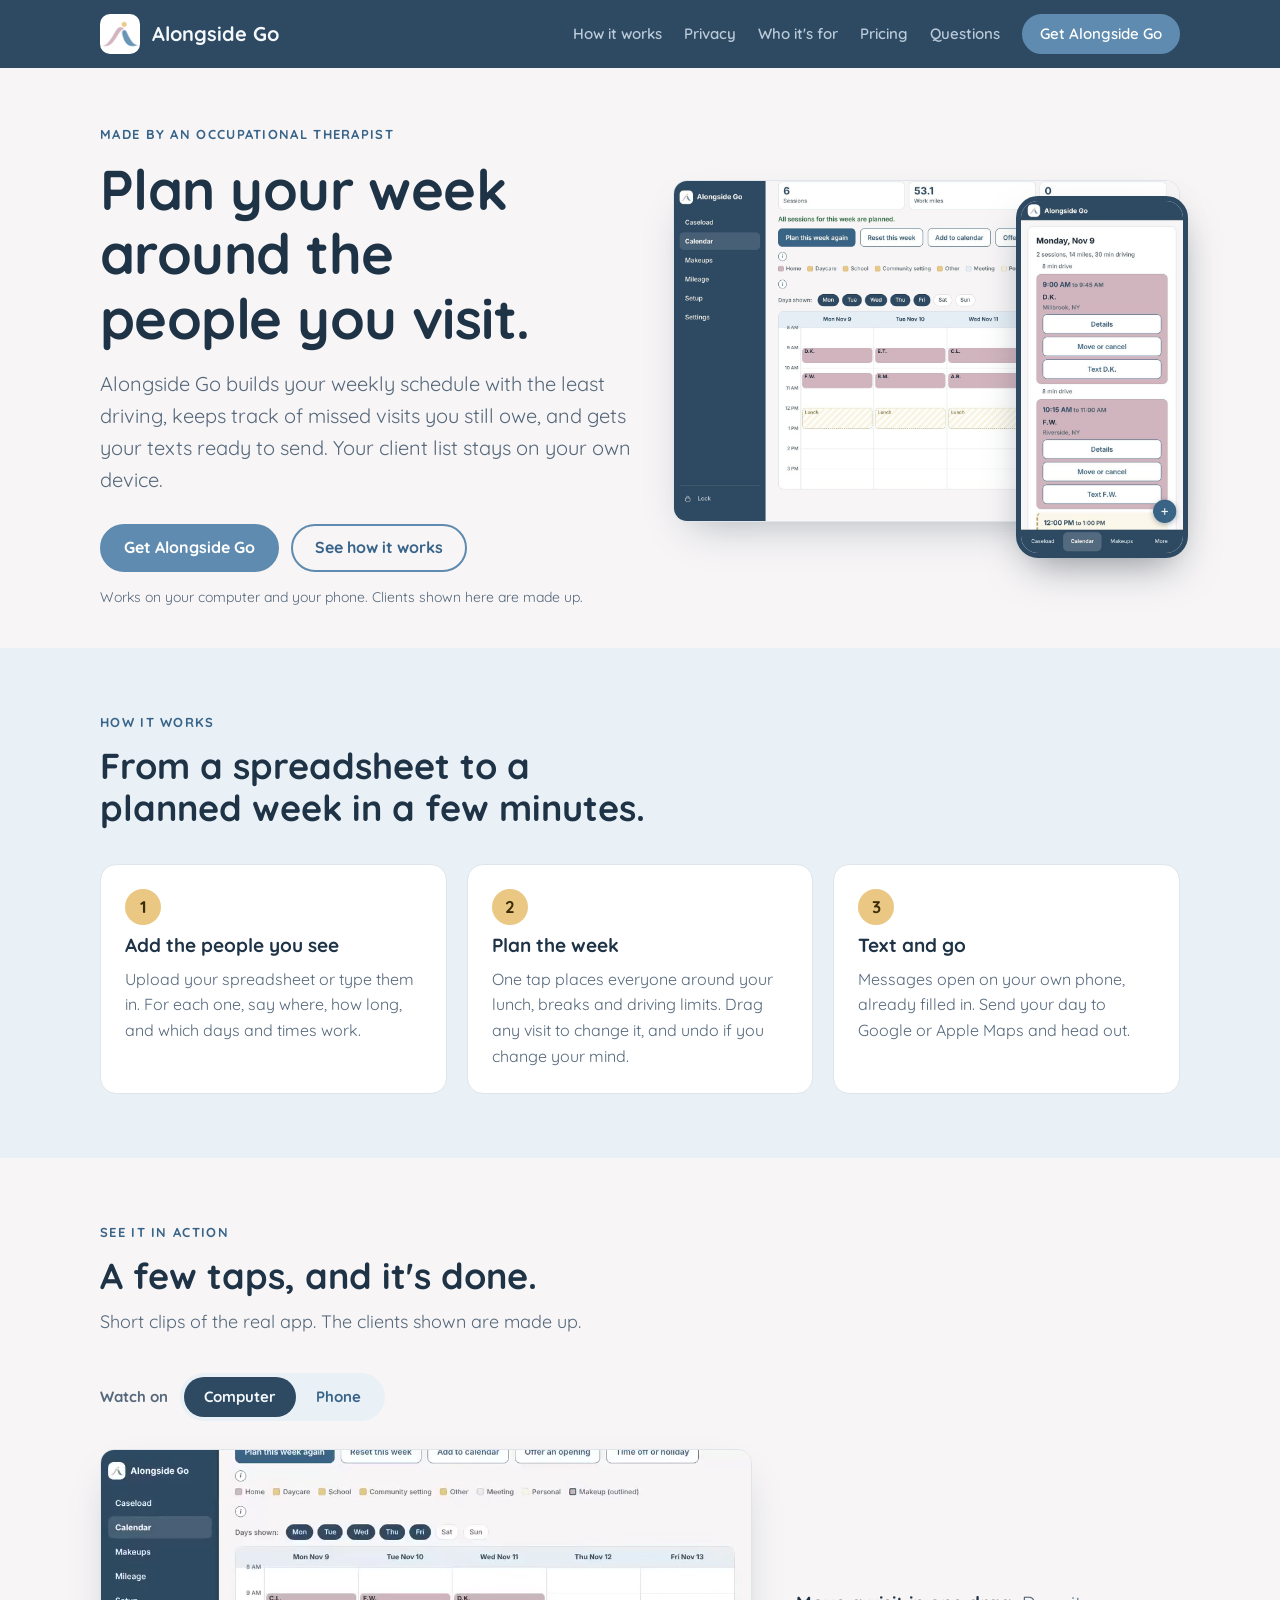
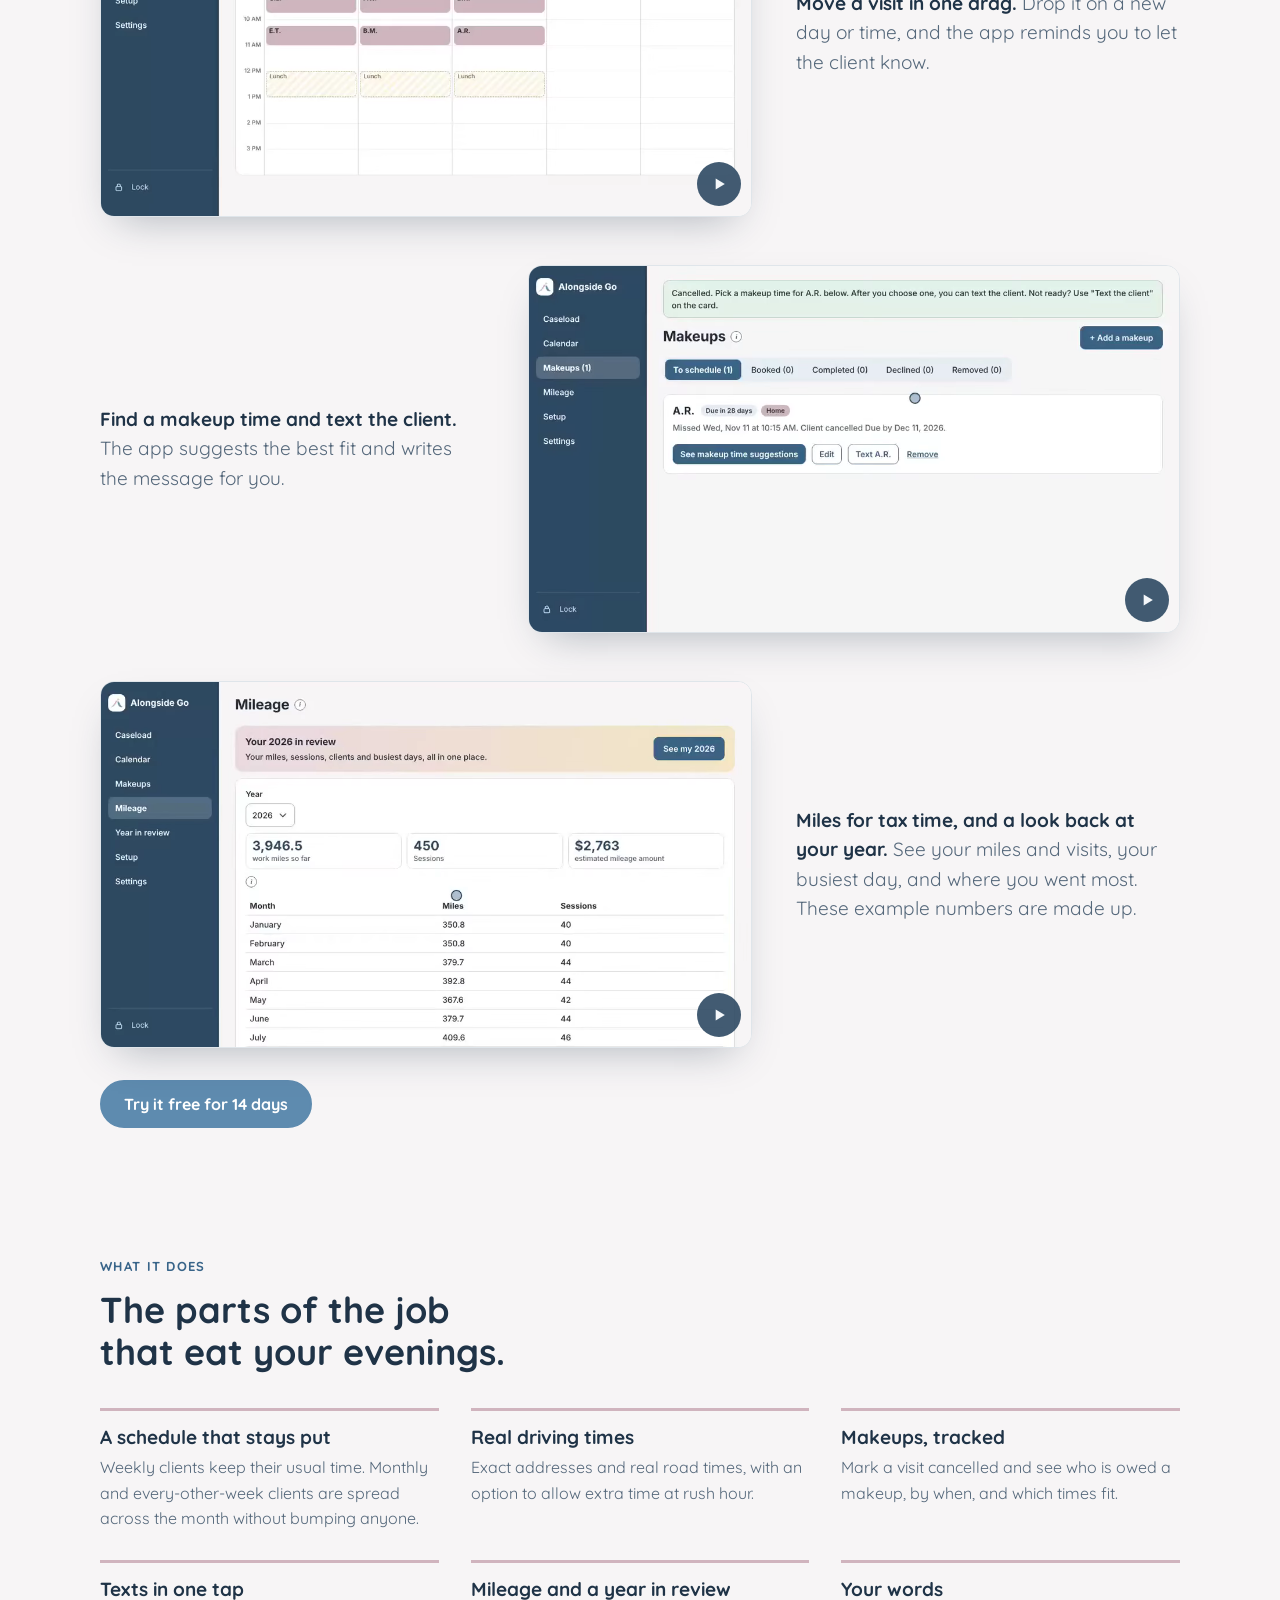
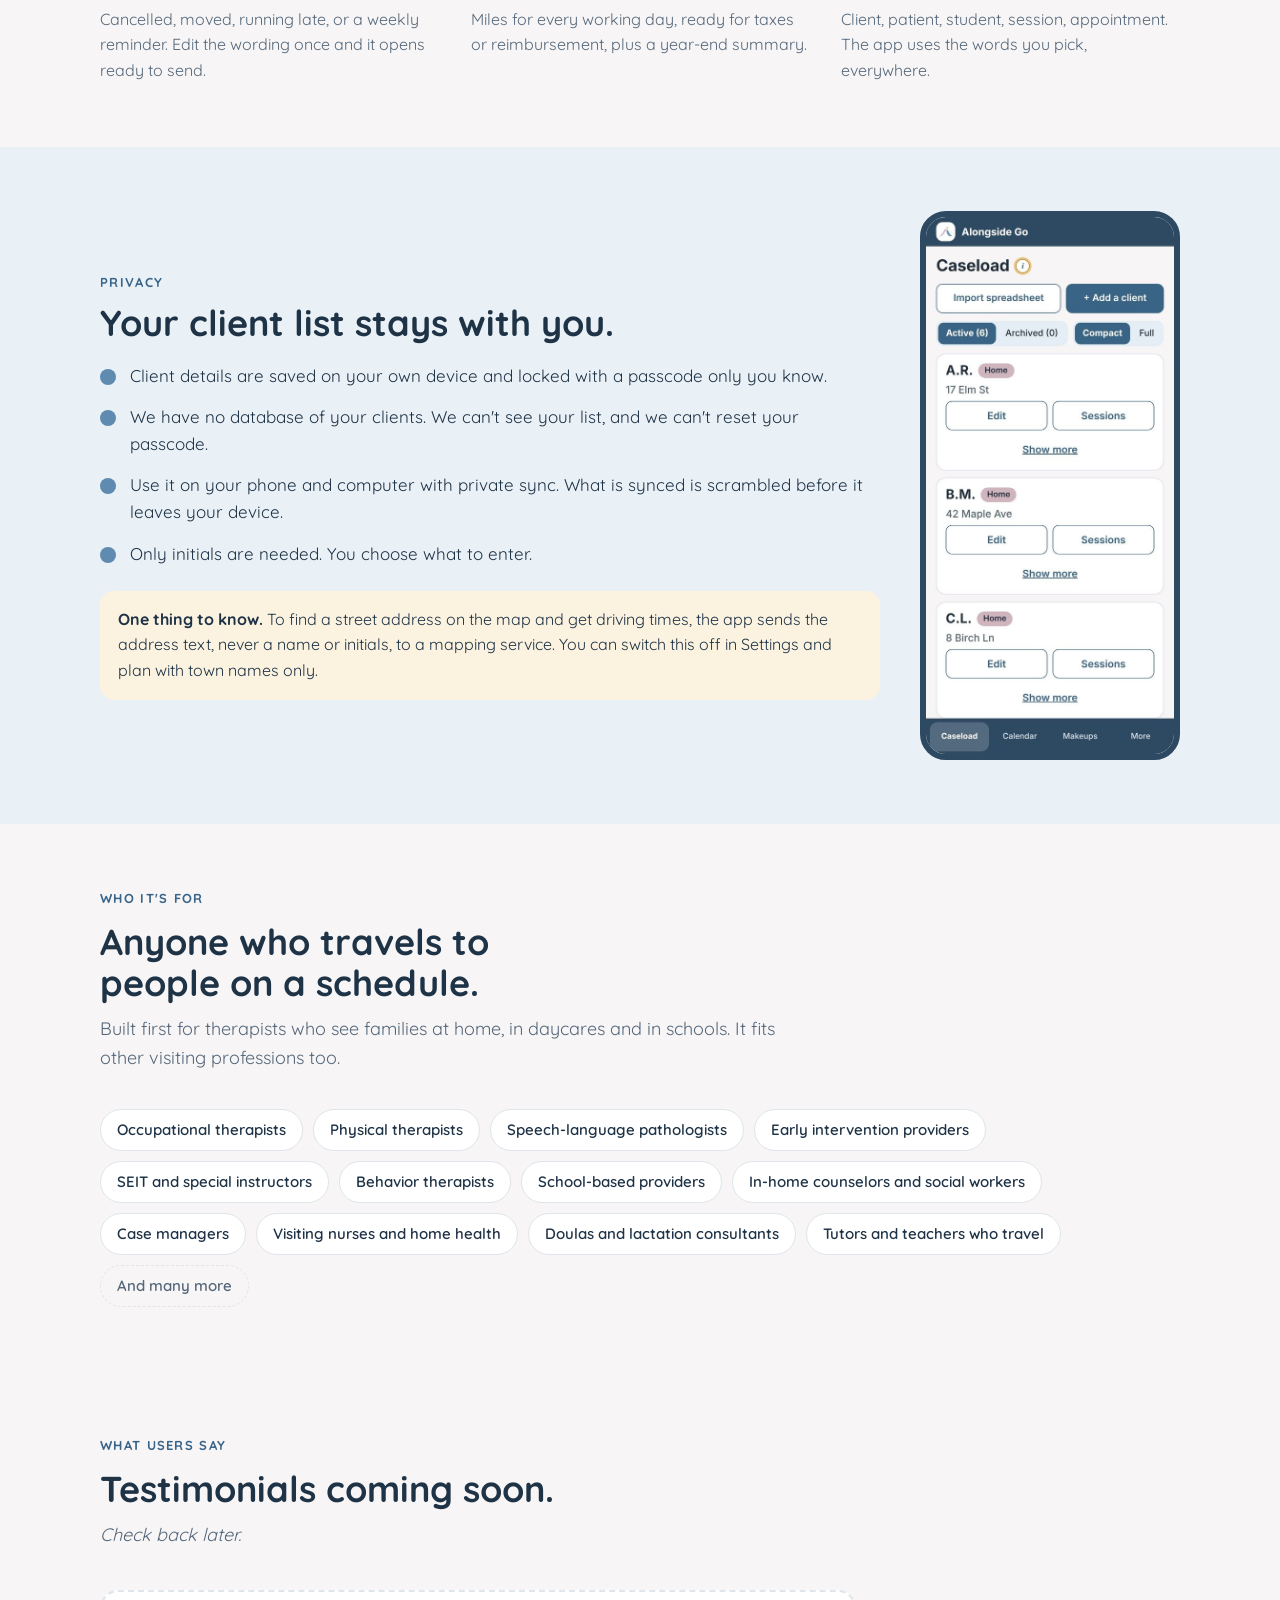
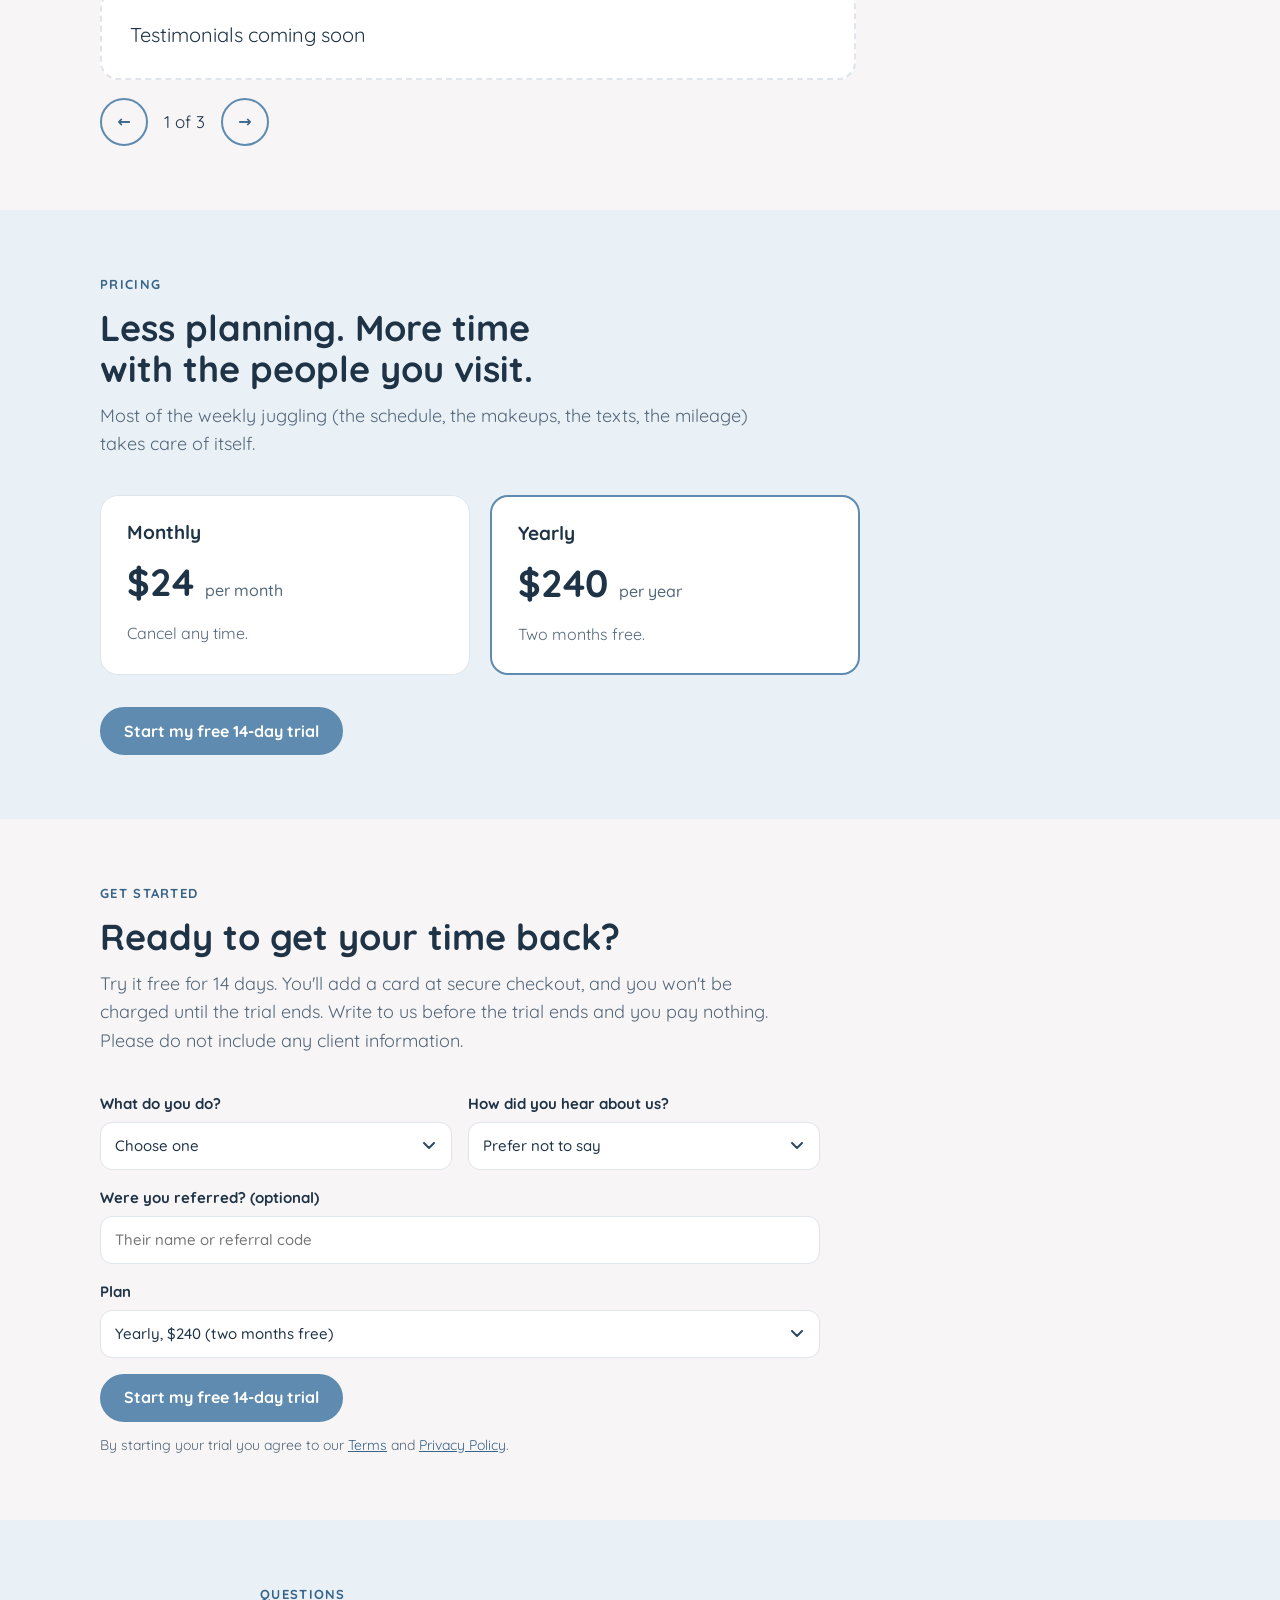
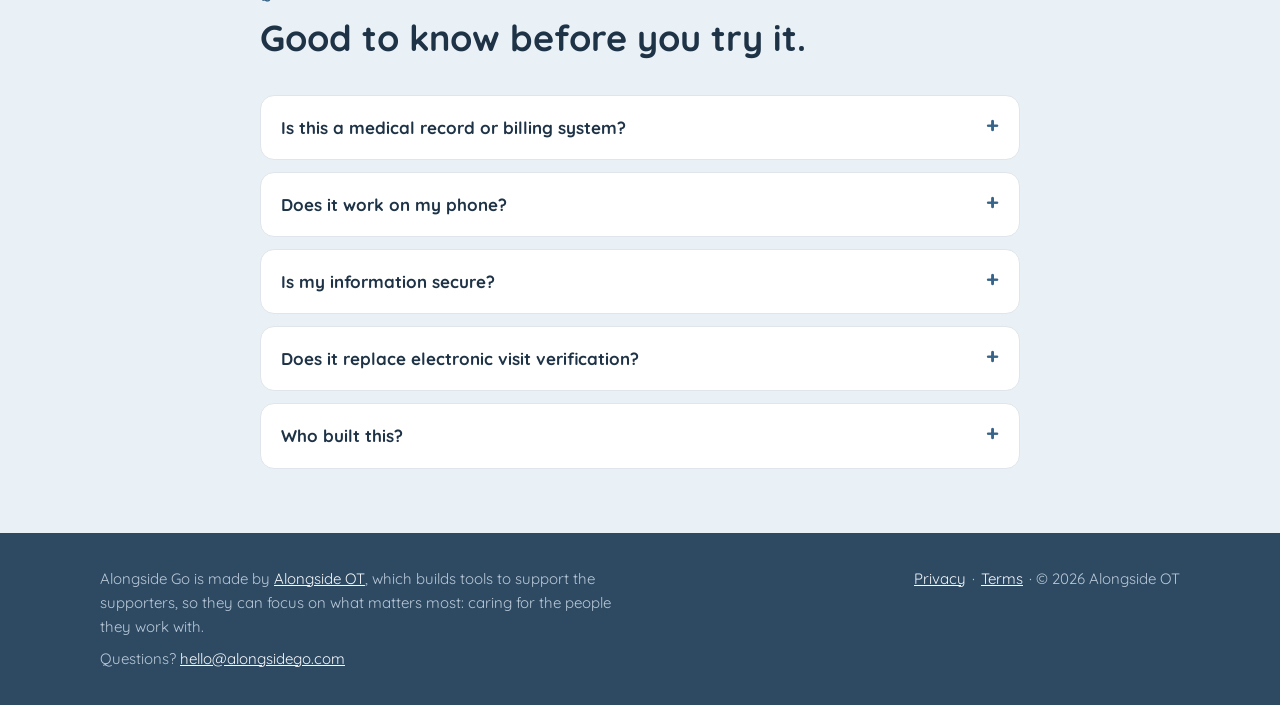
==== commit 13c4f249: "Add Computer/Phone switch for the demo videos, with phone versions of all three Co-Authored-By: Clau" ====
--- a/public/index.html
+++ b/public/index.html
@@ -19,7 +19,7 @@
 <meta name="theme-color" content="#2e4a63">
 <link rel="preconnect" href="https://fonts.googleapis.com">
 <link rel="stylesheet" href="https://fonts.googleapis.com/css2?family=Quicksand:wght@400;500;600;700&display=swap">
-<link rel="stylesheet" href="site.css?v=16"></head>
+<link rel="stylesheet" href="site.css?v=18"></head>
 <body>
 
 <header class="top gut">
@@ -63,20 +63,25 @@
   <section class="band gut" id="demos">
     <div class="in">
       <div class="head"><div class="eyebrow">See it in action</div><h2>A few taps, and it's done.</h2><p>Short clips of the real app. The clients shown are made up.</p></div>
-      <div class="demos">
+      <div class="fmt" role="group" aria-label="Choose how to watch the demos"><span class="fmt-label">Watch on</span><div class="seg"><button type="button" data-fmt="computer" aria-pressed="true">Computer</button><button type="button" data-fmt="phone" aria-pressed="false">Phone</button></div></div>
+      <div class="demos" id="demolist" data-fmt="computer">
         <figure class="demo">
-          <div class="vwrap"><video muted loop playsinline preload="metadata" poster="media/demo-drag.jpg" aria-label="Screen recording: dragging a visit to a new time on the week calendar" width="1120" height="630"><source src="media/demo-drag.mp4?v=2" type="video/mp4"><source src="media/demo-drag.webm?v=2" type="video/webm"></video><button class="vbtn" type="button" aria-label="Pause the demo"></button></div>
-          <figcaption><strong>Move a visit in one drag.</strong> Drop it on a new day or time, and the app reminds you to let the client know.</figcaption>
+          <div class="vwrap v-computer"><video muted loop playsinline preload="metadata" poster="media/demo-drag.jpg" aria-label="Screen recording: dragging a visit to a new time on the week calendar" width="1120" height="630"><source src="media/demo-drag.mp4?v=2" type="video/mp4"><source src="media/demo-drag.webm?v=2" type="video/webm"></video><button class="vbtn" type="button" aria-label="Pause the demo"></button></div>
+          <div class="vwrap v-phone"><video muted loop playsinline preload="none" poster="media/demo-move-phone.jpg?v=1" aria-label="Screen recording on a phone: moving a visit to a new day and time, then the text reminder" width="390" height="844"><source src="media/demo-move-phone.mp4?v=1" type="video/mp4"><source src="media/demo-move-phone.webm?v=1" type="video/webm"></video><button class="vbtn" type="button" aria-label="Pause the demo"></button></div>
+          <figcaption><span class="cap-computer"><strong>Move a visit in one drag.</strong> Drop it on a new day or time, and the app reminds you to let the client know.</span><span class="cap-phone"><strong>Move a visit in a few taps.</strong> Pick a new day and time, and the app reminds you to let the client know.</span></figcaption>
         </figure>
         <figure class="demo">
-          <div class="vwrap"><video muted loop playsinline preload="metadata" poster="media/demo-makeups.jpg" aria-label="Screen recording: choosing the best makeup time and getting the text ready" width="1120" height="630"><source src="media/demo-makeups.mp4?v=2" type="video/mp4"><source src="media/demo-makeups.webm?v=2" type="video/webm"></video><button class="vbtn" type="button" aria-label="Pause the demo"></button></div>
+          <div class="vwrap v-computer"><video muted loop playsinline preload="metadata" poster="media/demo-makeups.jpg" aria-label="Screen recording: choosing the best makeup time and getting the text ready" width="1120" height="630"><source src="media/demo-makeups.mp4?v=2" type="video/mp4"><source src="media/demo-makeups.webm?v=2" type="video/webm"></video><button class="vbtn" type="button" aria-label="Pause the demo"></button></div>
+          <div class="vwrap v-phone"><video muted loop playsinline preload="none" poster="media/demo-makeups-phone.jpg?v=1" aria-label="Screen recording on a phone: choosing the best makeup time and getting the text ready" width="390" height="844"><source src="media/demo-makeups-phone.mp4?v=1" type="video/mp4"><source src="media/demo-makeups-phone.webm?v=1" type="video/webm"></video><button class="vbtn" type="button" aria-label="Pause the demo"></button></div>
           <figcaption><strong>Find a makeup time and text the client.</strong> The app suggests the best fit and writes the message for you.</figcaption>
         </figure>
         <figure class="demo">
-          <div class="vwrap"><video muted loop playsinline preload="metadata" poster="media/demo-year.jpg" aria-label="Screen recording: opening the mileage page and then the year in review with miles, visits and busiest day" width="1120" height="630"><source src="media/demo-year.mp4?v=1" type="video/mp4"><source src="media/demo-year.webm?v=1" type="video/webm"></video><button class="vbtn" type="button" aria-label="Pause the demo"></button></div>
+          <div class="vwrap v-computer"><video muted loop playsinline preload="metadata" poster="media/demo-year.jpg" aria-label="Screen recording: opening the mileage page and then the year in review with miles, visits and busiest day" width="1120" height="630"><source src="media/demo-year.mp4?v=1" type="video/mp4"><source src="media/demo-year.webm?v=1" type="video/webm"></video><button class="vbtn" type="button" aria-label="Pause the demo"></button></div>
+          <div class="vwrap v-phone"><video muted loop playsinline preload="none" poster="media/demo-year-phone.jpg?v=1" aria-label="Screen recording on a phone: opening the mileage page and then the year in review" width="390" height="844"><source src="media/demo-year-phone.mp4?v=1" type="video/mp4"><source src="media/demo-year-phone.webm?v=1" type="video/webm"></video><button class="vbtn" type="button" aria-label="Pause the demo"></button></div>
           <figcaption><strong>Miles for tax time, and a look back at your year.</strong> See your miles and visits, your busiest day, and where you went most. These example numbers are made up.</figcaption>
         </figure>
       </div>
+      <p class="swipe" aria-hidden="true">Swipe to see all three &rarr;</p>
       <p class="inline-cta"><a class="btn primary" href="#join">Try it free for 14 days</a></p>
     </div>
   </section>
@@ -181,5 +186,5 @@
 
 <footer class="gut"><div class="in"><div class="fmsg"><p>Alongside Go is made by <a href="https://alongsideot.com" target="_blank" rel="noopener">Alongside OT</a>, which builds tools to support the supporters, so they can focus on what matters most: caring for the people they work with.</p><p>Questions? <a href="mailto:hello@alongsidego.com">hello@alongsidego.com</a></p></div><div class="flinks"><a href="/privacy.html">Privacy</a> &middot; <a href="/terms.html">Terms</a> &middot; &copy; 2026 Alongside OT</div></div></footer>
 
-<script src="site.js?v=11"></script>
+<script src="site.js?v=12"></script>
 </body></html>
--- a/public/site.css
+++ b/public/site.css
@@ -178,3 +178,27 @@
 .chips-more{margin-top:14px;min-height:44px;padding:0 20px;border-radius:999px;border:2px solid var(--blue);background:transparent;color:var(--blue-deep);font:inherit;font-weight:700;font-size:15px;cursor:pointer}
 .chips span.and-more{background:transparent;border-style:dashed;color:var(--muted)}
 @media (max-width:760px){.priv .shot{justify-self:center;margin-inline:auto}}
+
+.fmt{display:flex;align-items:center;gap:12px;flex-wrap:wrap;margin:0 0 28px}
+.fmt-label{font-weight:700;color:var(--muted);font-size:15px}
+.seg{display:inline-flex;background:var(--tint);border-radius:999px;padding:4px}
+.seg button{font:inherit;font-weight:700;font-size:15px;min-height:40px;padding:0 20px;border:0;border-radius:999px;background:transparent;color:var(--blue-deep);cursor:pointer}
+.seg button[aria-pressed="true"]{background:var(--navy);color:var(--on-navy)}
+.seg button:focus-visible{outline:3px solid var(--gold);outline-offset:2px}
+.demos[data-fmt="computer"] .v-phone,.demos[data-fmt="computer"] .cap-phone{display:none}
+.demos[data-fmt="phone"] .v-computer,.demos[data-fmt="phone"] .cap-computer{display:none}
+.v-phone{width:min(100%,290px);margin-inline:auto;border:6px solid var(--navy);border-radius:30px;aspect-ratio:390/844;background:var(--navy)}
+.v-phone video{height:100%;object-fit:cover}
+.swipe{display:none;margin-top:10px;color:var(--muted);font-size:14px;text-align:center}
+@media (min-width:900px){
+.demos[data-fmt="phone"]{grid-template-columns:repeat(3,minmax(0,1fr));gap:36px;align-items:start}
+.demos[data-fmt="phone"] .demo,.demos[data-fmt="phone"] .demo:nth-child(even){display:flex;flex-direction:column;gap:20px}
+.demos[data-fmt="phone"] .demo:nth-child(even) .vwrap{order:0}
+.demos[data-fmt="phone"] .demo figcaption{font-size:17px;max-width:24em}
+}
+@media (max-width:640px){
+.demos[data-fmt="phone"]{display:flex;overflow-x:auto;scroll-snap-type:x mandatory;gap:20px;margin-inline:-20px;padding:0 20px 8px;-webkit-overflow-scrolling:touch}
+.demos[data-fmt="phone"] .demo{flex:0 0 80%;scroll-snap-align:center}
+.demos[data-fmt="phone"] ~ .swipe{display:block}
+}
+.v-phone .vbtn{bottom:auto;top:62px;right:14px;width:38px;height:38px}
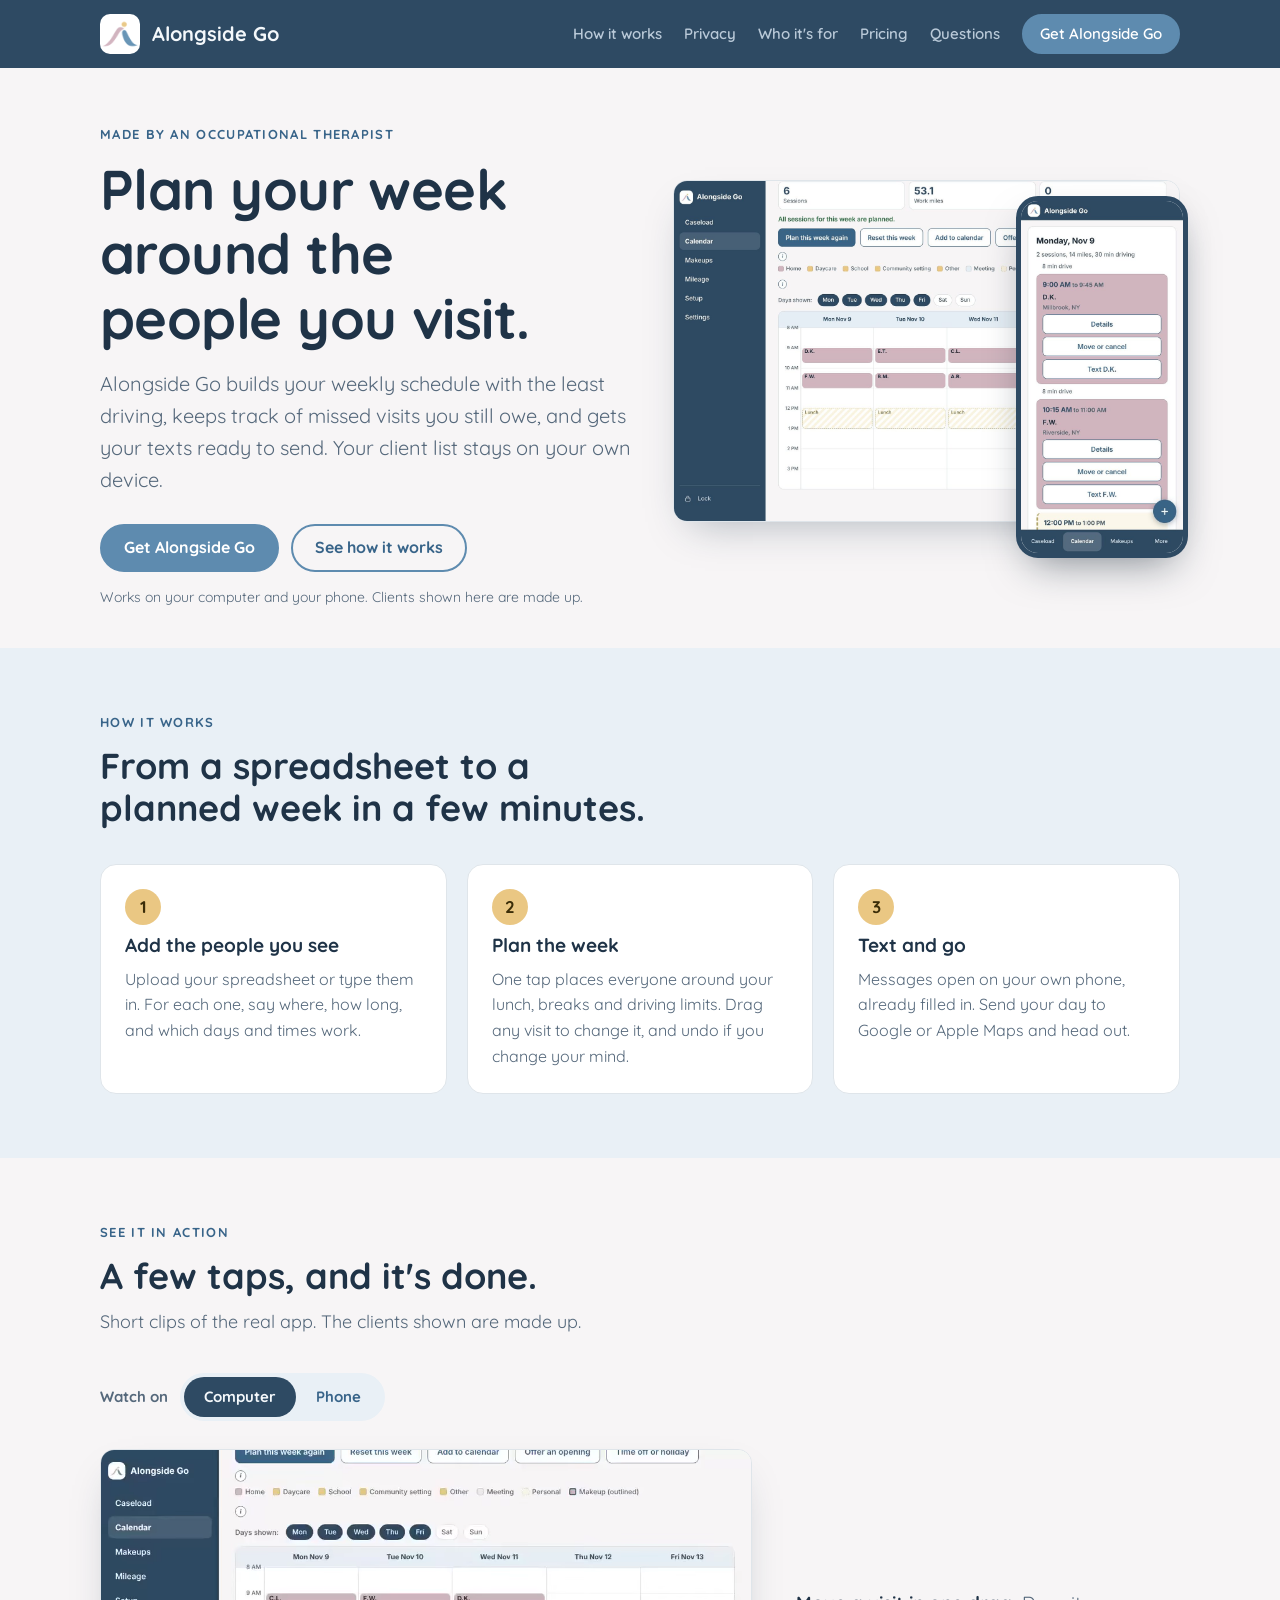
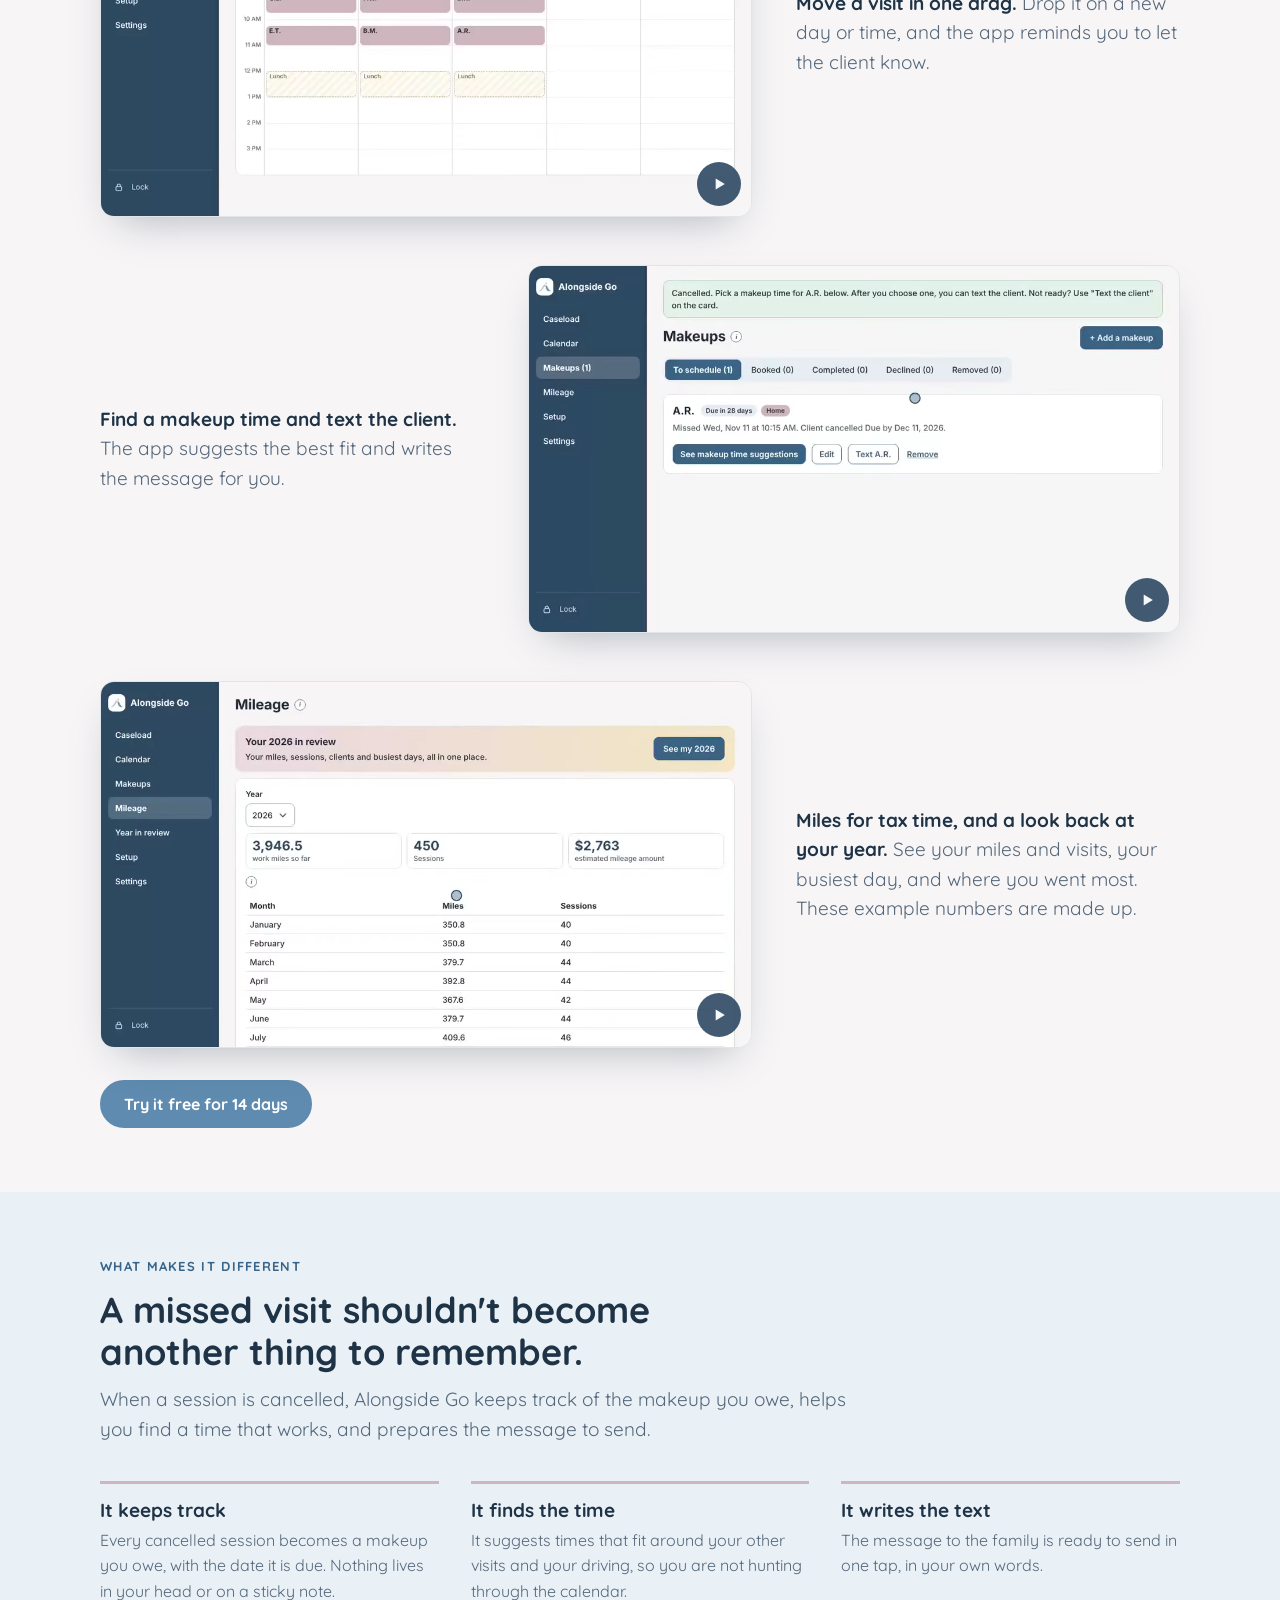
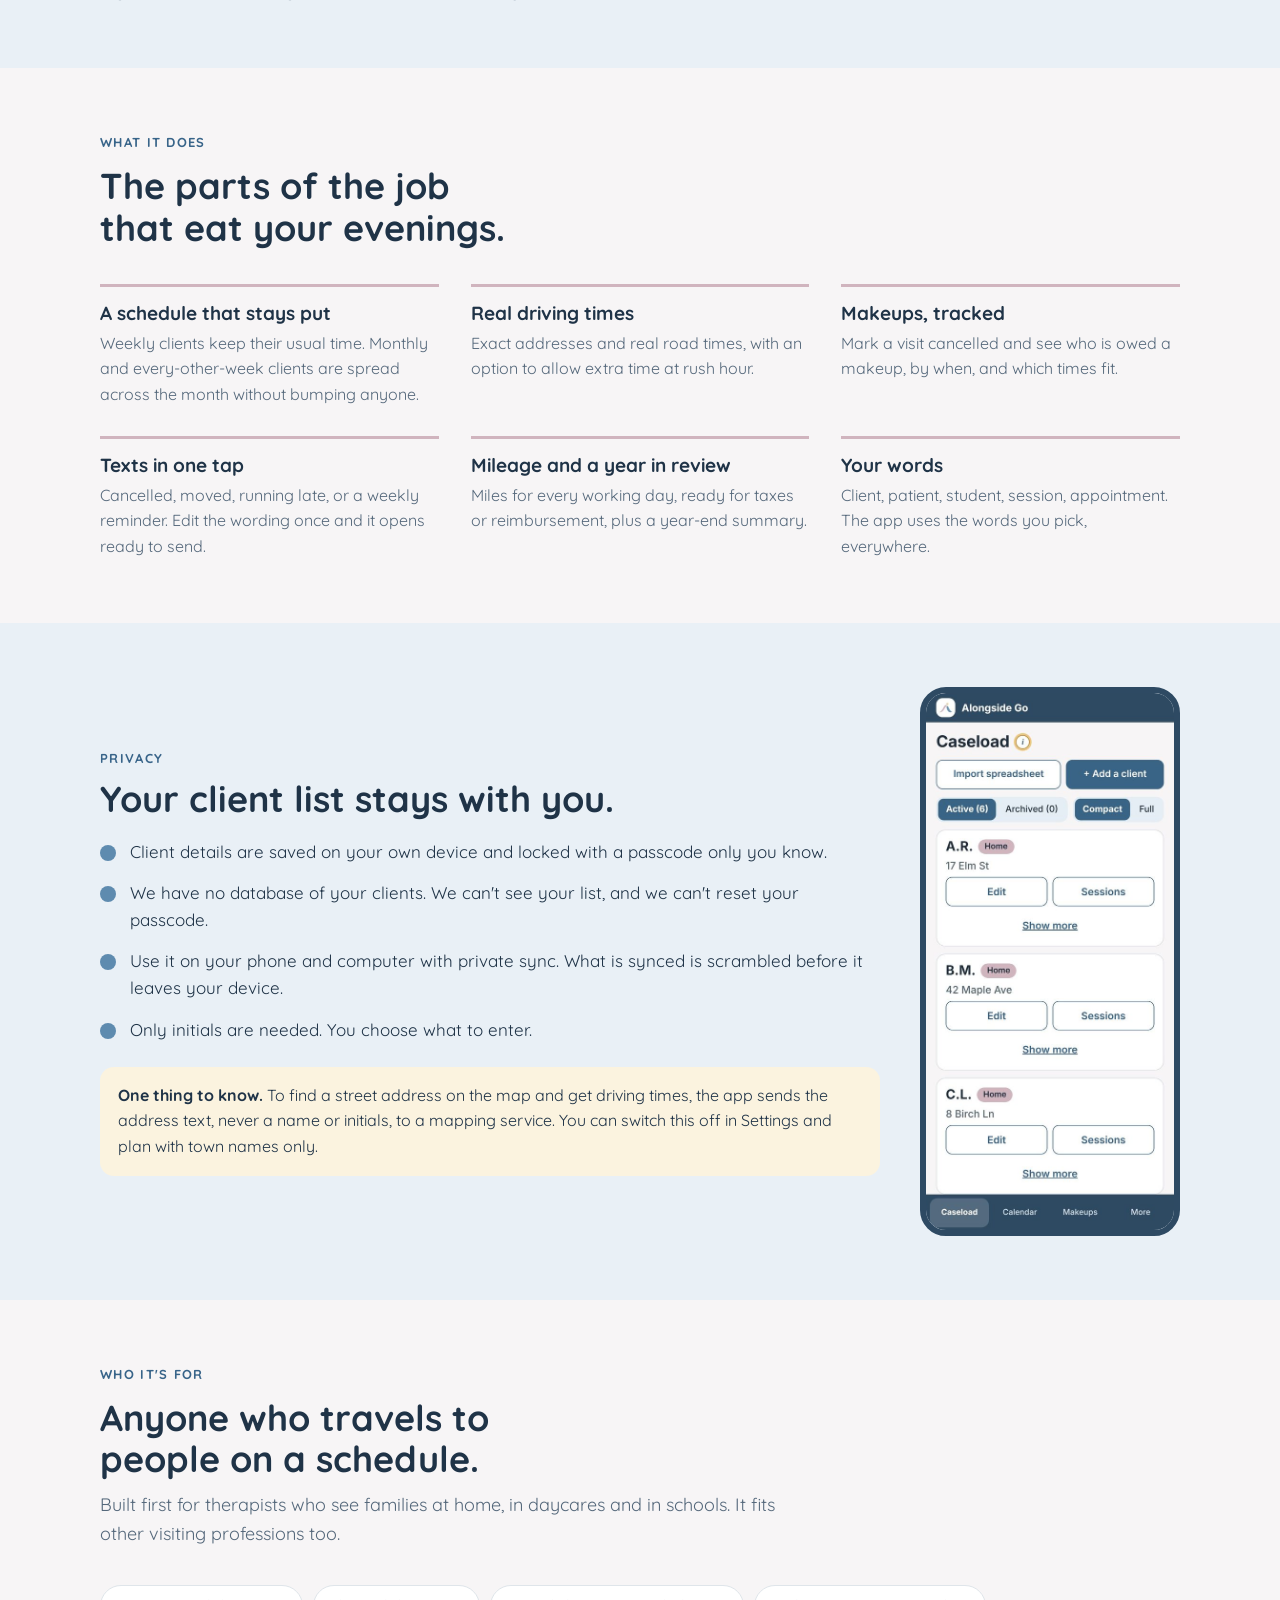
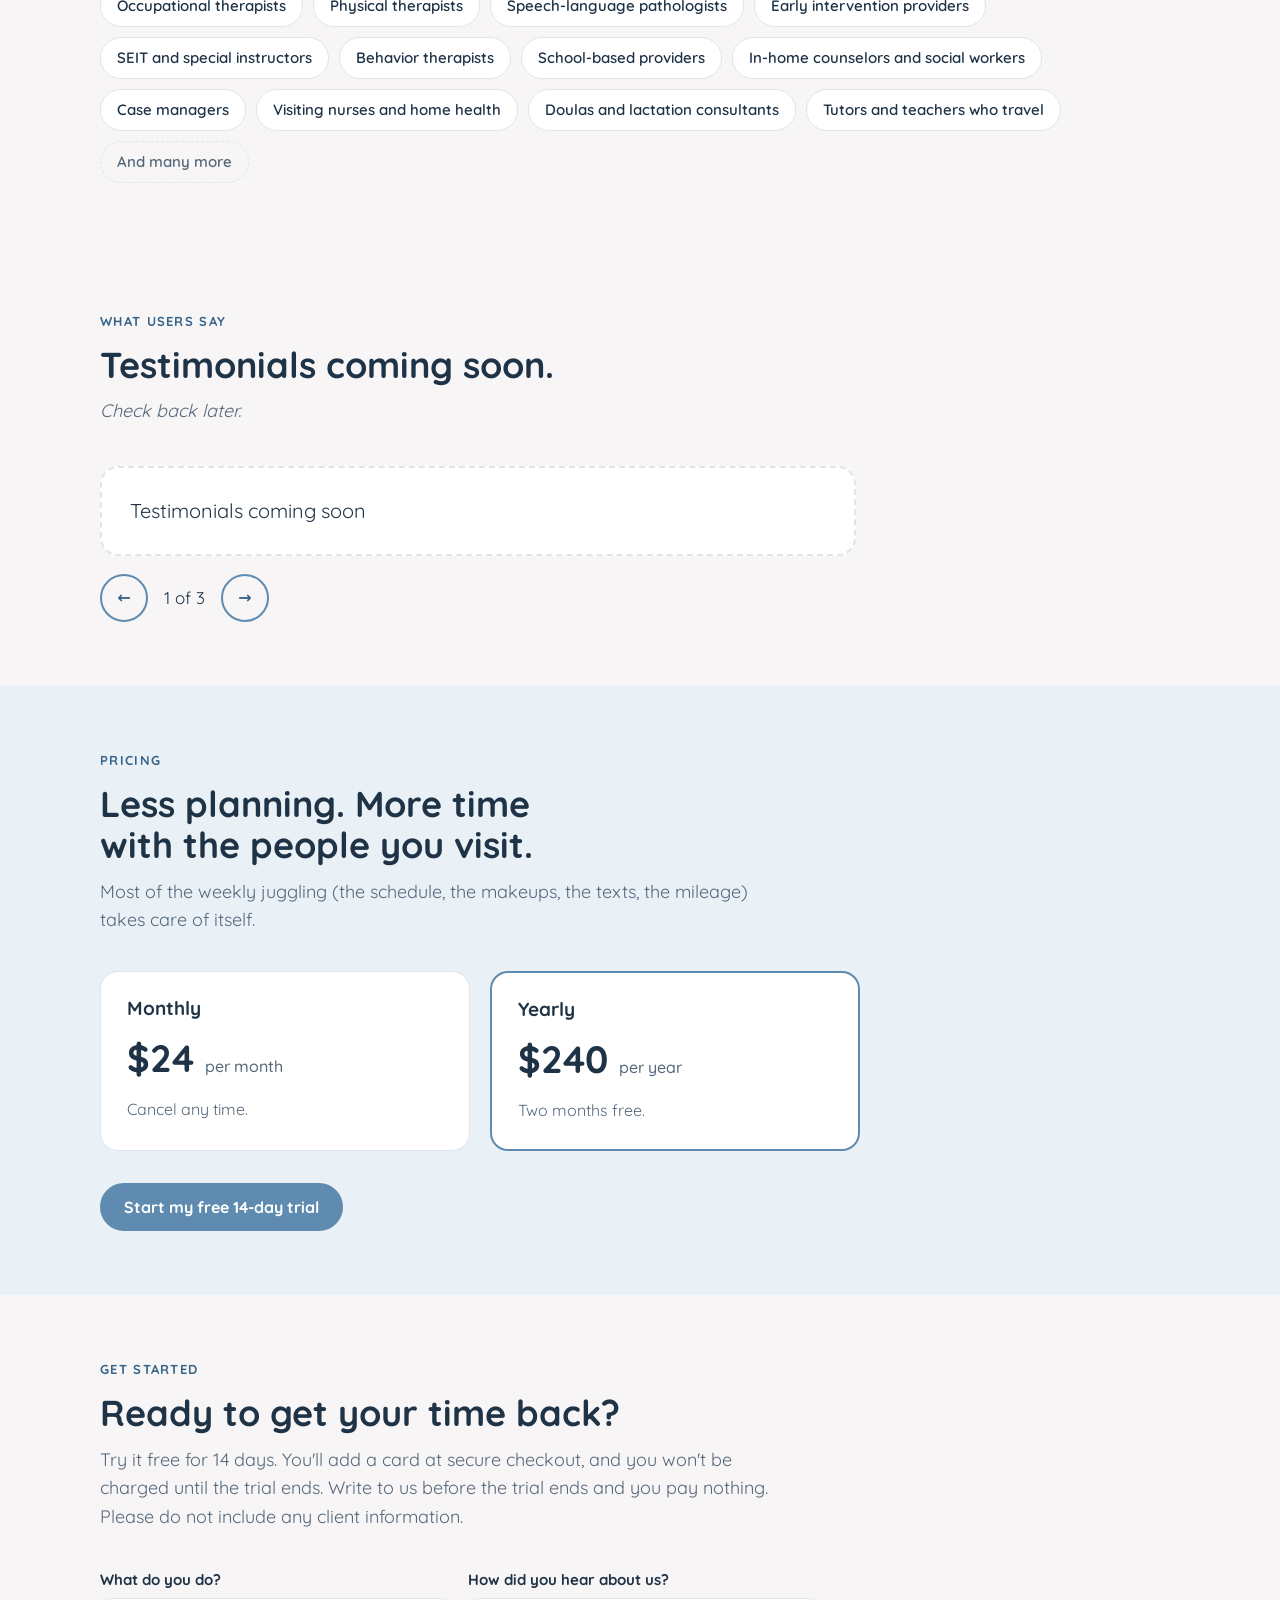
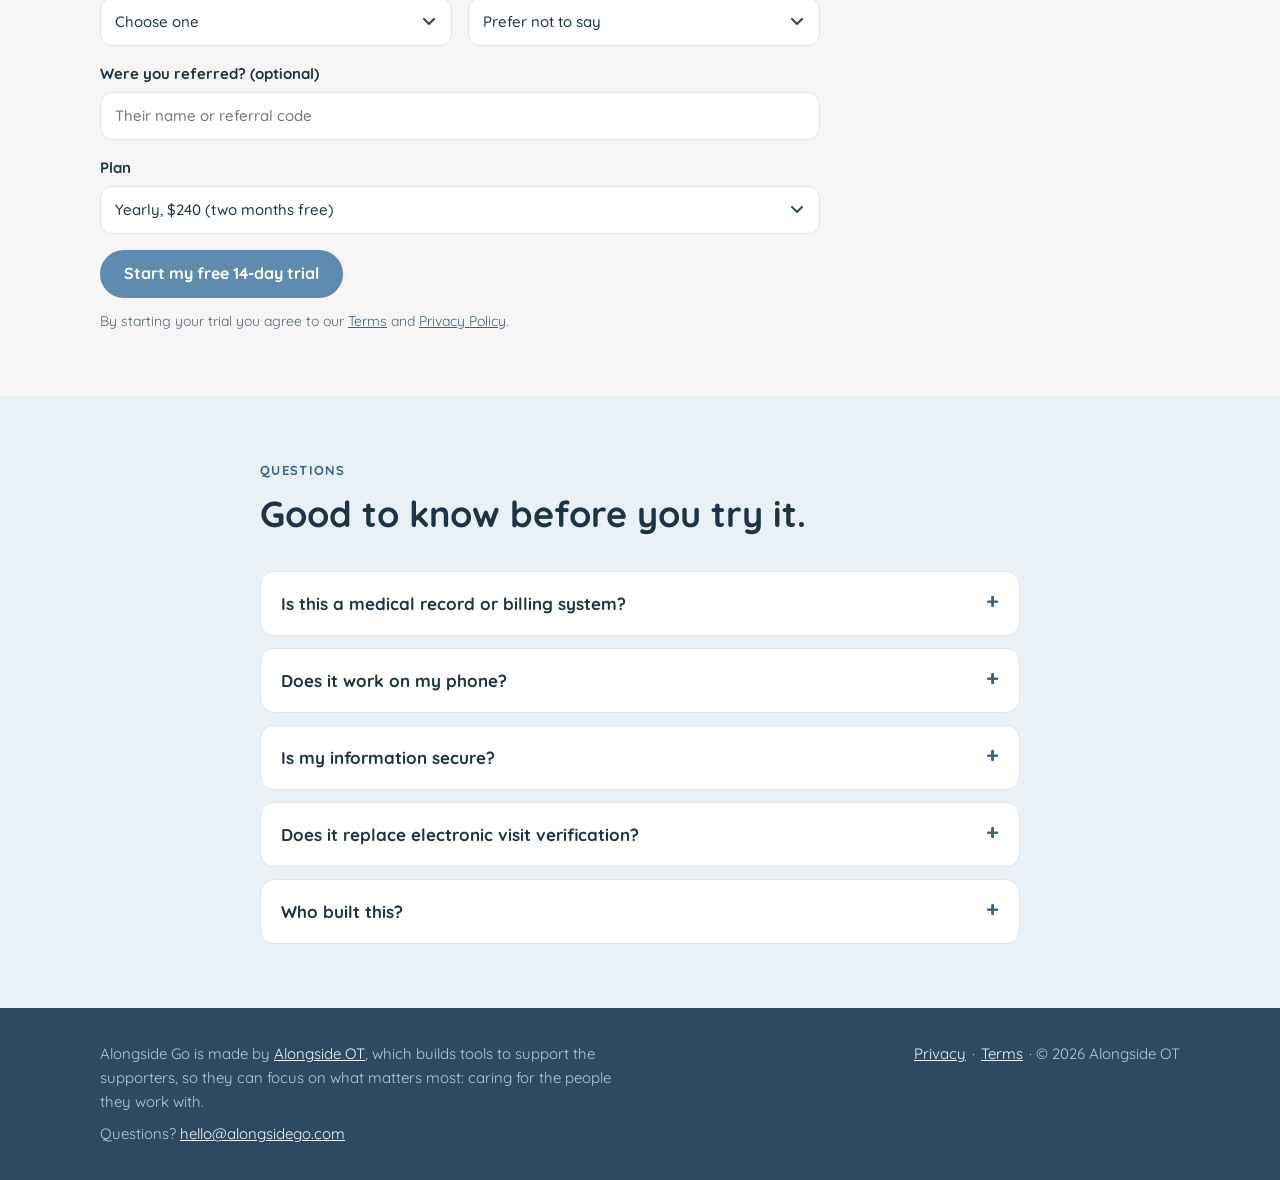
==== commit 5bccb912: "Phone demos use the alternating layout on desktop; add makeups differentiator section Co-Authored-By" ====
--- a/public/index.html
+++ b/public/index.html
@@ -19,7 +19,7 @@
 <meta name="theme-color" content="#2e4a63">
 <link rel="preconnect" href="https://fonts.googleapis.com">
 <link rel="stylesheet" href="https://fonts.googleapis.com/css2?family=Quicksand:wght@400;500;600;700&display=swap">
-<link rel="stylesheet" href="site.css?v=18"></head>
+<link rel="stylesheet" href="site.css?v=19"></head>
 <body>
 
 <header class="top gut">
@@ -86,6 +86,17 @@
     </div>
   </section>
 
+  <section class="band alt gut diff" id="makeups">
+    <div class="in">
+      <div class="head"><div class="eyebrow">What makes it different</div><h2>A missed visit shouldn't become another thing to remember.</h2><p>When a session is cancelled, Alongside Go keeps track of the makeup you owe, helps you find a time that works, and prepares the message to send.</p></div>
+      <div class="grid">
+        <div class="feat"><h3>It keeps track</h3><p>Every cancelled session becomes a makeup you owe, with the date it is due. Nothing lives in your head or on a sticky note.</p></div>
+        <div class="feat"><h3>It finds the time</h3><p>It suggests times that fit around your other visits and your driving, so you are not hunting through the calendar.</p></div>
+        <div class="feat"><h3>It writes the text</h3><p>The message to the family is ready to send in one tap, in your own words.</p></div>
+      </div>
+    </div>
+  </section>
+
   <section class="band gut">
     <div class="in">
       <div class="head"><div class="eyebrow">What it does</div><h2>The parts of the job that eat your evenings.</h2></div>
--- a/public/site.css
+++ b/public/site.css
@@ -191,10 +191,11 @@
 .v-phone video{height:100%;object-fit:cover}
 .swipe{display:none;margin-top:10px;color:var(--muted);font-size:14px;text-align:center}
 @media (min-width:900px){
-.demos[data-fmt="phone"]{grid-template-columns:repeat(3,minmax(0,1fr));gap:36px;align-items:start}
-.demos[data-fmt="phone"] .demo,.demos[data-fmt="phone"] .demo:nth-child(even){display:flex;flex-direction:column;gap:20px}
-.demos[data-fmt="phone"] .demo:nth-child(even) .vwrap{order:0}
-.demos[data-fmt="phone"] .demo figcaption{font-size:17px;max-width:24em}
+.demos[data-fmt="phone"] .demo{grid-template-columns:minmax(0,1fr) minmax(0,1fr);gap:56px}
+.demos[data-fmt="phone"] .demo:nth-child(even){grid-template-columns:minmax(0,1fr) minmax(0,1fr)}
+.demos[data-fmt="phone"] .demo figcaption{font-size:19px;max-width:26em}
+.demos[data-fmt="phone"] .demo:nth-child(odd) figcaption{justify-self:start}
+.demos[data-fmt="phone"] .demo:nth-child(even) figcaption{justify-self:end}
 }
 @media (max-width:640px){
 .demos[data-fmt="phone"]{display:flex;overflow-x:auto;scroll-snap-type:x mandatory;gap:20px;margin-inline:-20px;padding:0 20px 8px;-webkit-overflow-scrolling:touch}
@@ -202,3 +203,7 @@
 .demos[data-fmt="phone"] ~ .swipe{display:block}
 }
 .v-phone .vbtn{bottom:auto;top:62px;right:14px;width:38px;height:38px}
+.diff .head{max-width:44em}
+.diff .head h2{text-wrap:balance}
+.diff .head p{font-size:19px;line-height:1.6}
+.diff .grid{margin-top:8px}
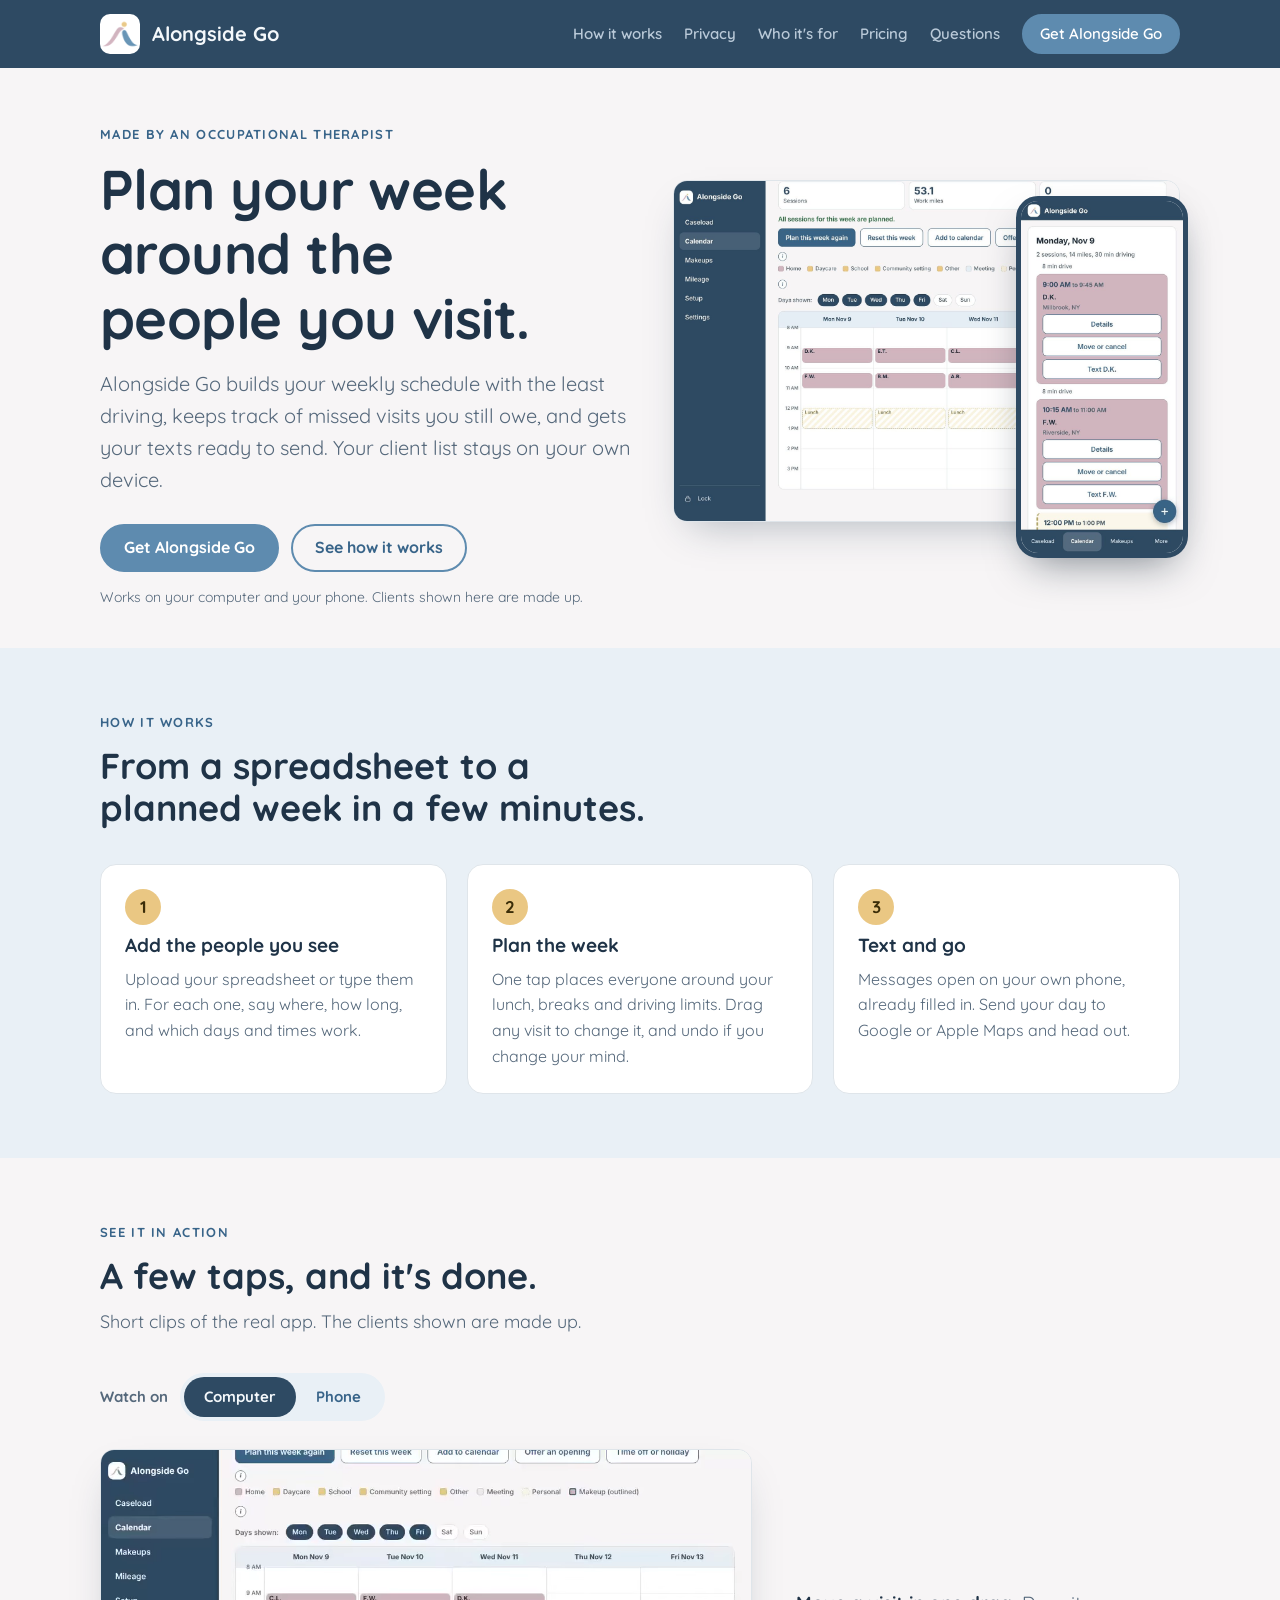
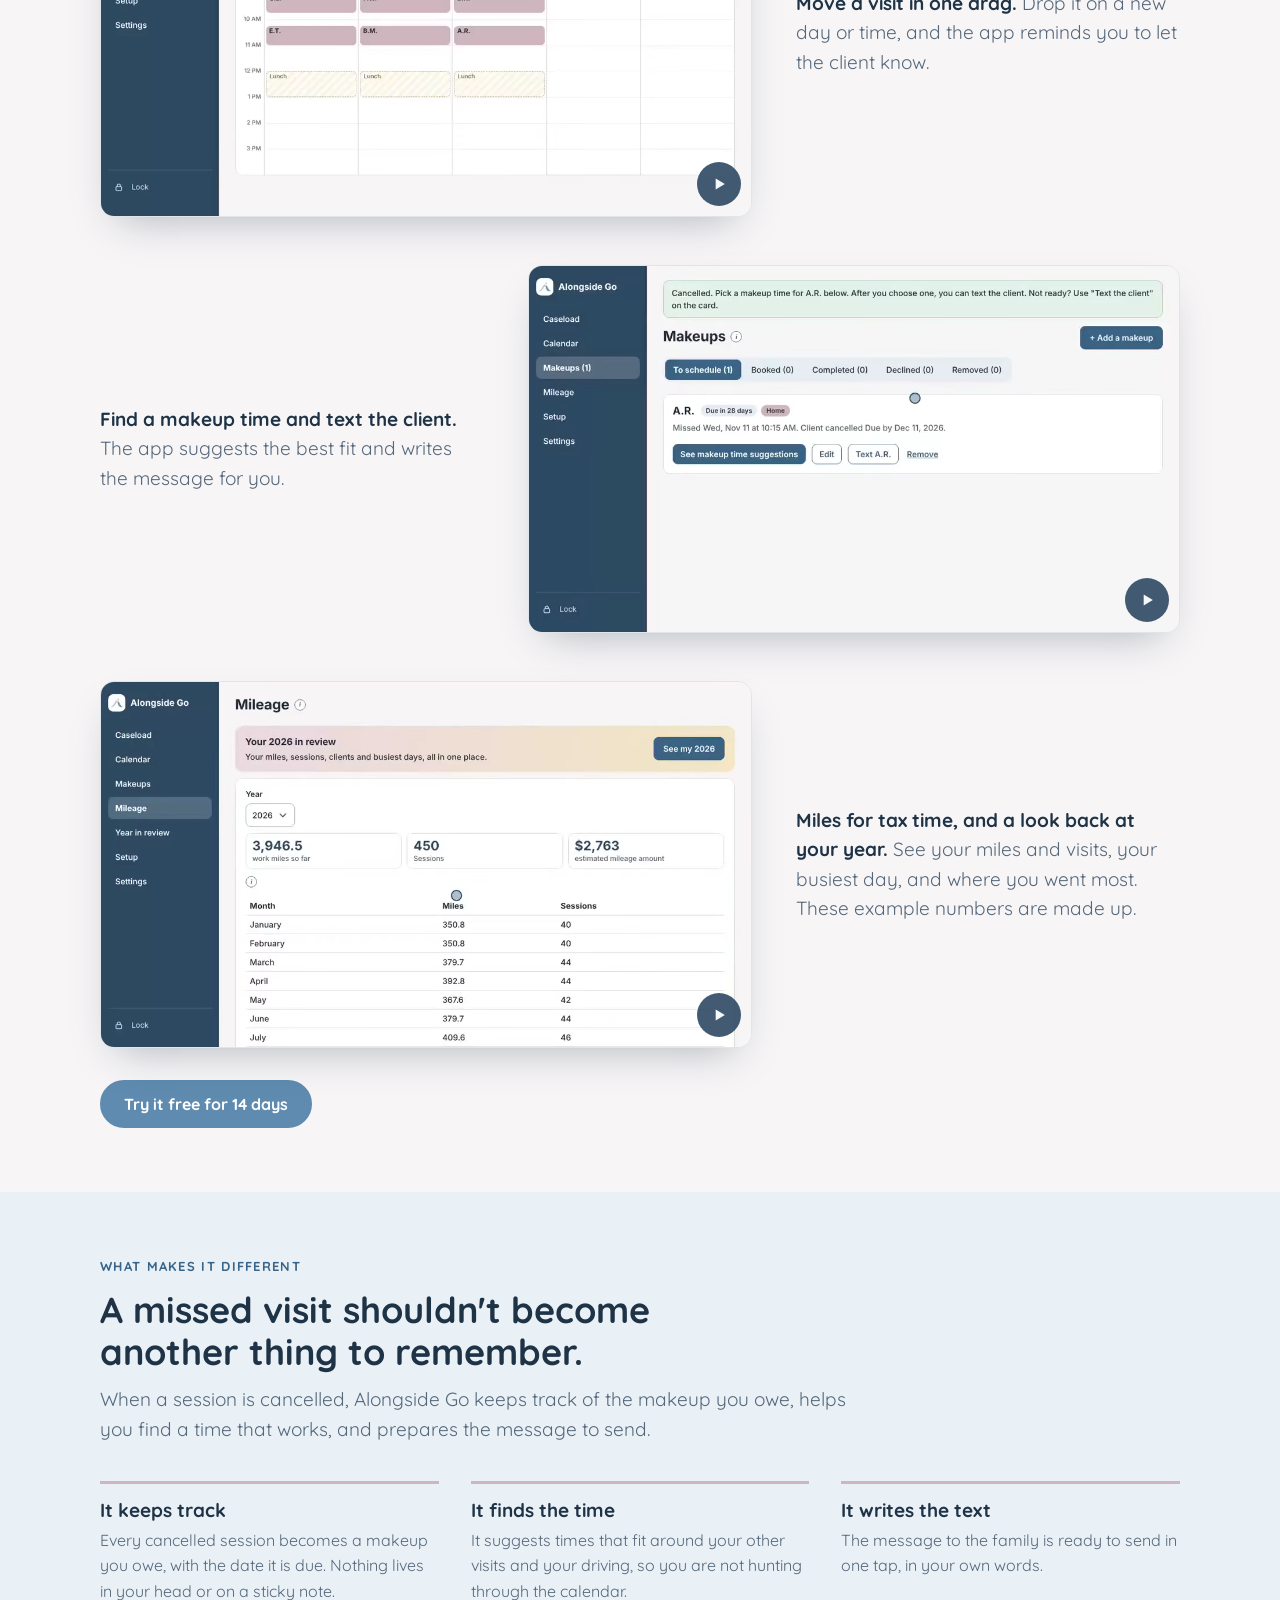
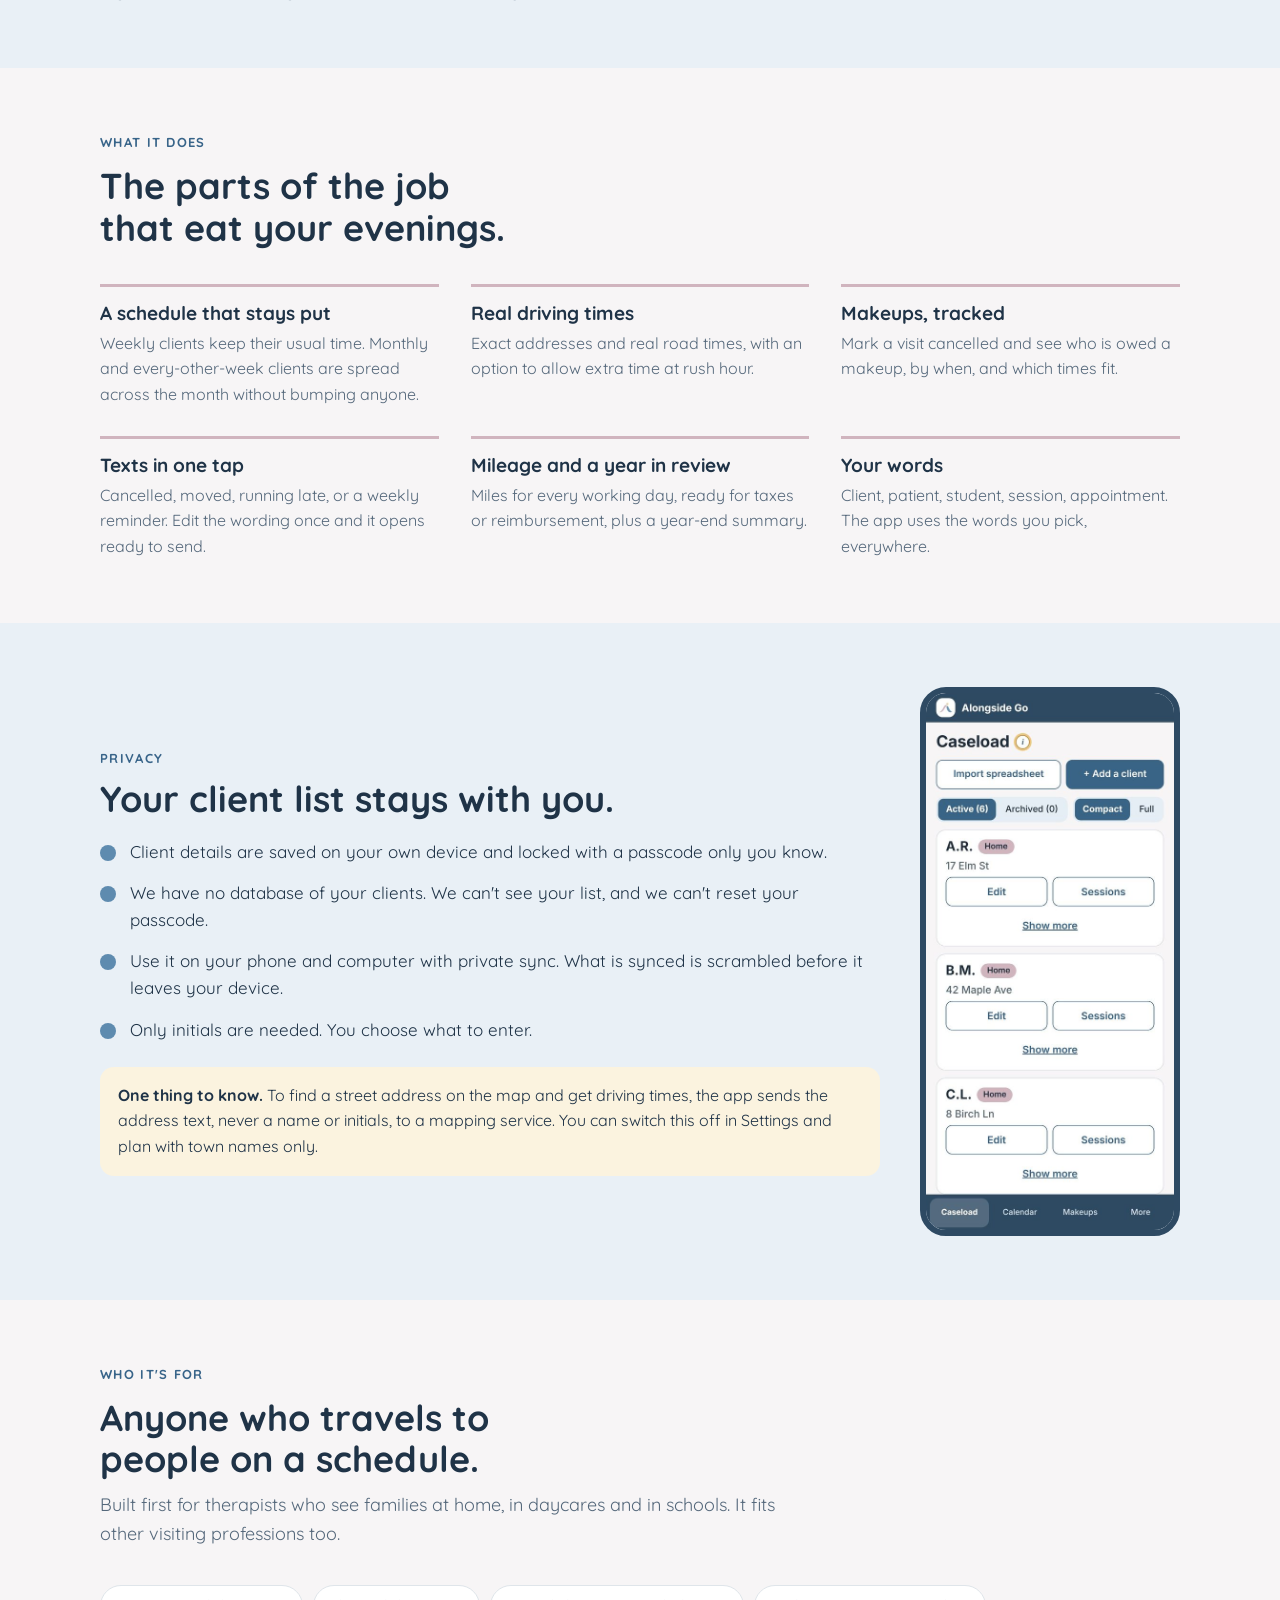
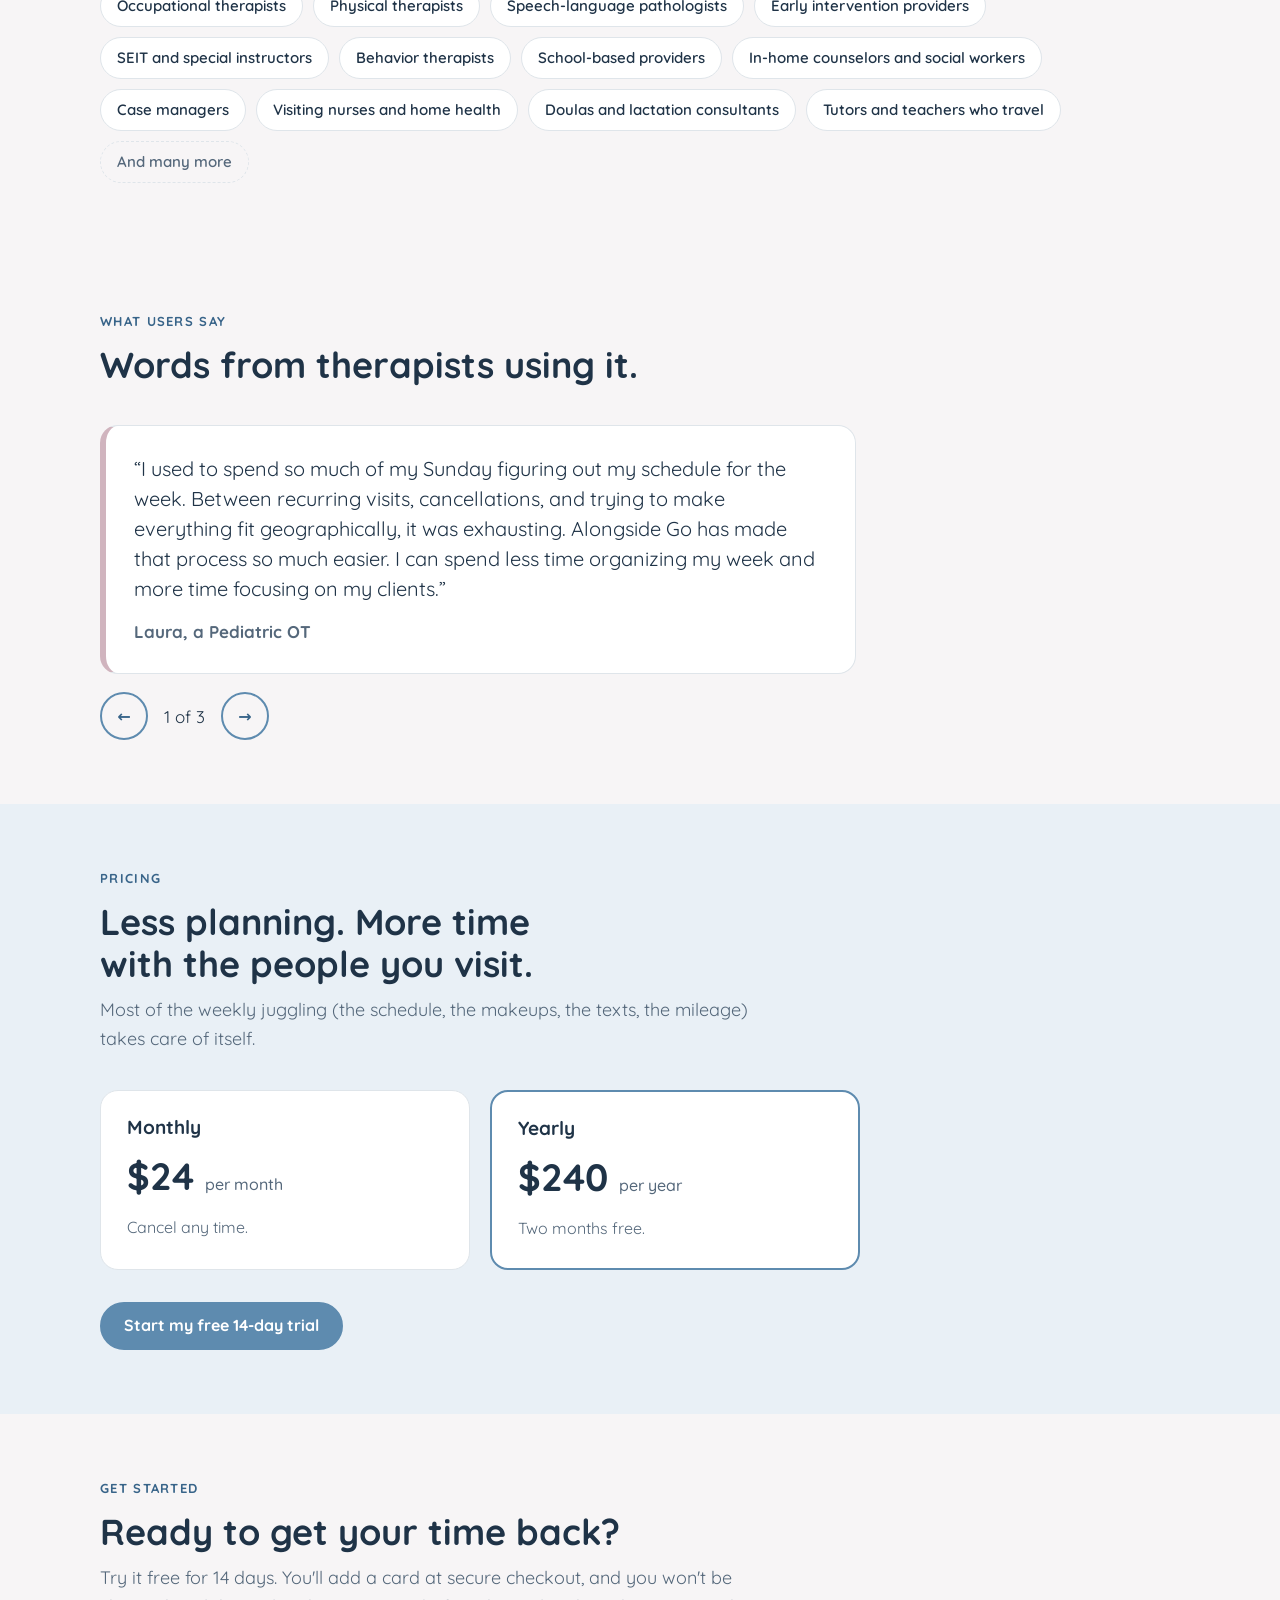
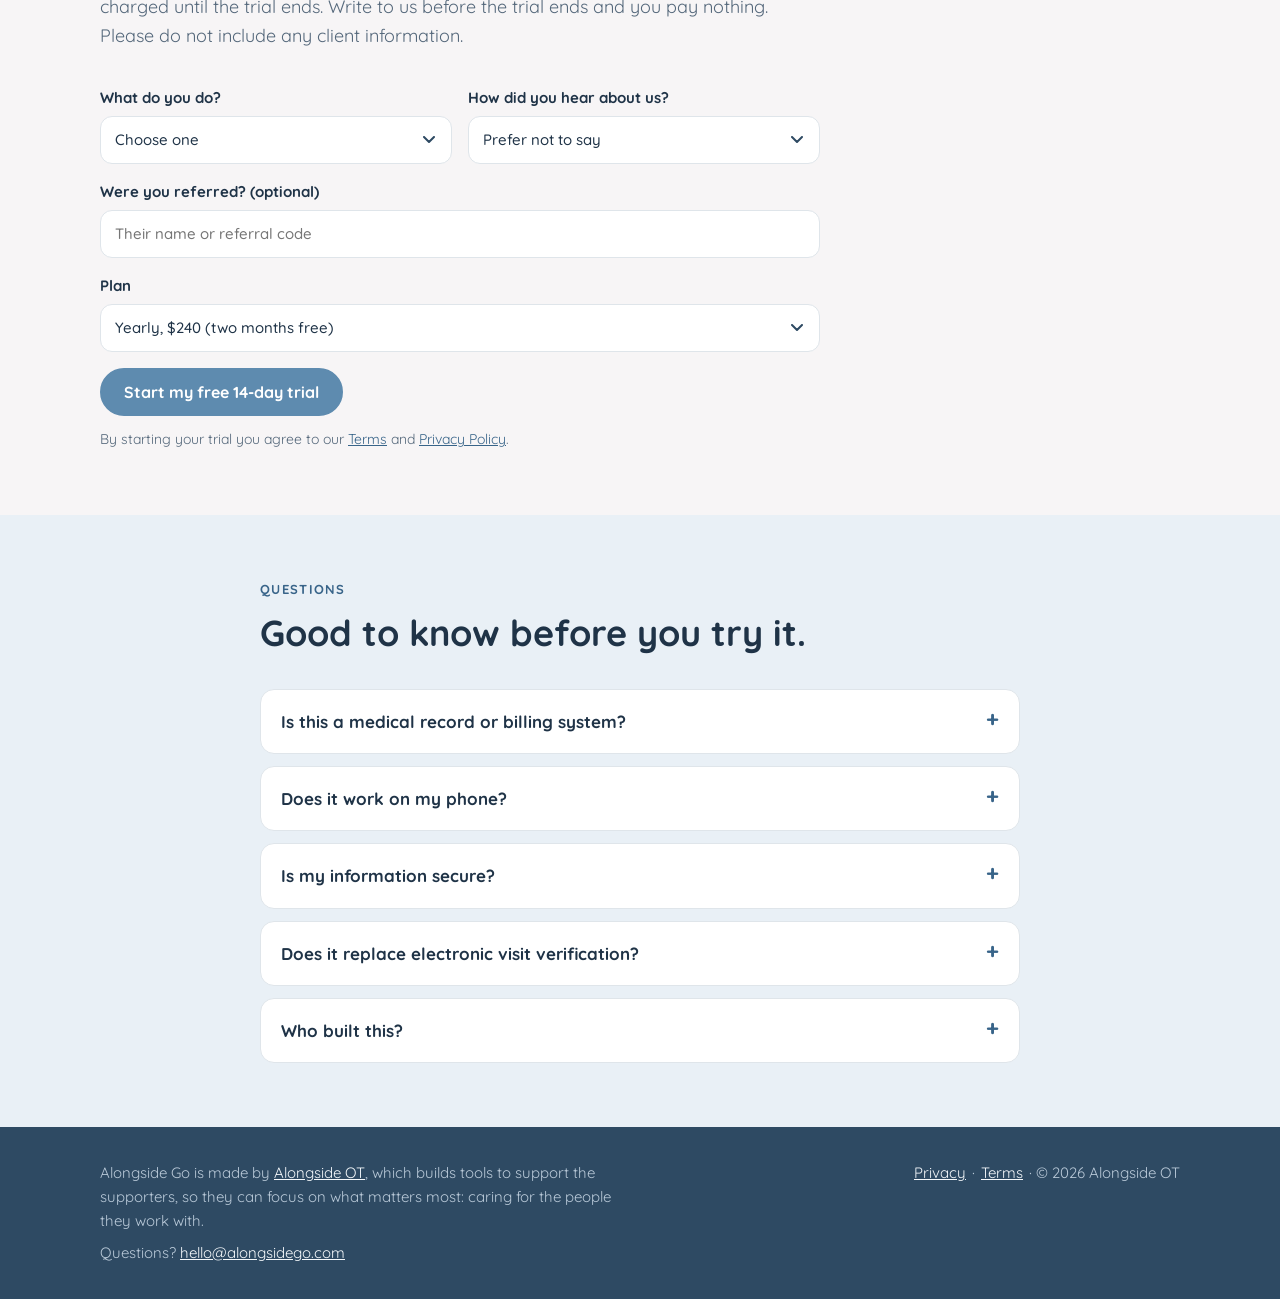
==== commit 710c81d1: "Add three testimonials Co-Authored-By: Claude Sonnet 5.5 <noreply@anthropic.com> Claude-Session: htt" ====
--- a/public/index.html
+++ b/public/index.html
@@ -19,7 +19,7 @@
 <meta name="theme-color" content="#2e4a63">
 <link rel="preconnect" href="https://fonts.googleapis.com">
 <link rel="stylesheet" href="https://fonts.googleapis.com/css2?family=Quicksand:wght@400;500;600;700&display=swap">
-<link rel="stylesheet" href="site.css?v=19"></head>
+<link rel="stylesheet" href="site.css?v=20"></head>
 <body>
 
 <header class="top gut">
@@ -140,12 +140,12 @@
 
   <section class="band gut" id="reviews">
     <div class="in">
-      <div class="head"><div class="eyebrow">What users say</div><h2>Testimonials coming soon.</h2><p class="sample">Check back later.</p></div>
-      <div class="carousel" role="region" aria-roledescription="carousel" aria-label="User testimonials, coming soon">
+      <div class="head"><div class="eyebrow">What users say</div><h2>Words from therapists using it.</h2></div>
+      <div class="carousel" role="region" aria-roledescription="carousel" aria-label="User testimonials">
         <div class="track" id="track" tabindex="0">
-          <figure class="quote"><blockquote>Testimonials coming soon</blockquote></figure>
-          <figure class="quote"><blockquote>Testimonials coming soon</blockquote></figure>
-          <figure class="quote"><blockquote>Testimonials coming soon</blockquote></figure>
+          <figure class="quote"><blockquote>&ldquo;I used to spend so much of my Sunday figuring out my schedule for the week. Between recurring visits, cancellations, and trying to make everything fit geographically, it was exhausting. Alongside Go has made that process so much easier. I can spend less time organizing my week and more time focusing on my clients.&rdquo;</blockquote><figcaption>Laura, a Pediatric OT</figcaption></figure>
+          <figure class="quote"><blockquote>&ldquo;Keeping track of missed visits and figuring out when to make them up was one of the most frustrating parts of my job. I'd have notes everywhere and still worry I was forgetting something. Having those visits organized in one place has been such a relief.&rdquo;</blockquote><figcaption>Matt, a School-Based PT</figcaption></figure>
+          <figure class="quote"><blockquote>&ldquo;I love having a scheduling tool that was designed with therapists in mind, especially the attention to privacy. I can organize my clients, plan my week, and keep track of my mileage without feeling like I need five different tools to manage my workday.&rdquo;</blockquote><figcaption>Sam, a Speech-Language Pathologist</figcaption></figure>
         </div>
         <div class="cnav"><button class="btn ghost cbtn" id="prev" type="button" aria-label="Previous review">&larr;</button><span id="cnt" class="muted" aria-live="polite">1 of 3</span><button class="btn ghost cbtn" id="next" type="button" aria-label="Next review">&rarr;</button></div>
       </div>
--- a/public/site.css
+++ b/public/site.css
@@ -207,3 +207,4 @@
 .diff .head h2{text-wrap:balance}
 .diff .head p{font-size:19px;line-height:1.6}
 .diff .grid{margin-top:8px}
+.quote{border:1px solid var(--line);border-left:6px solid var(--mauve)}
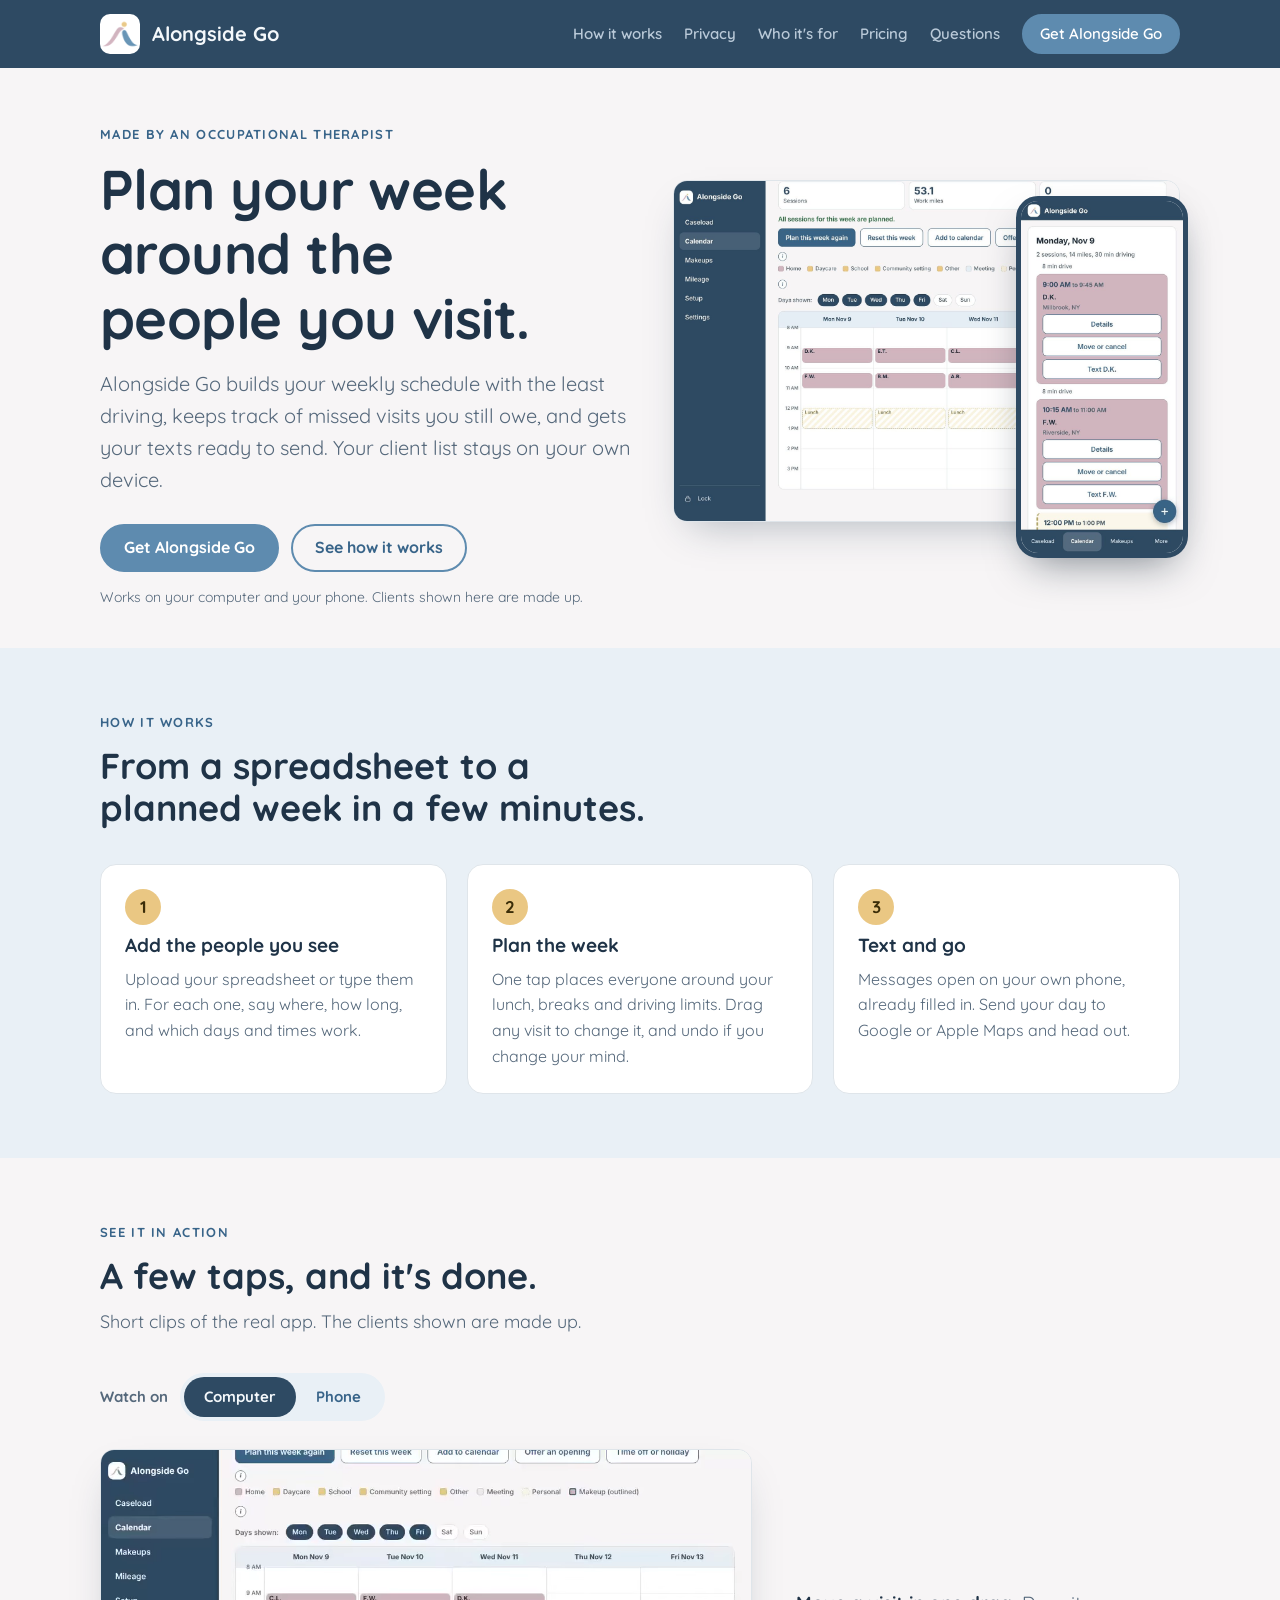
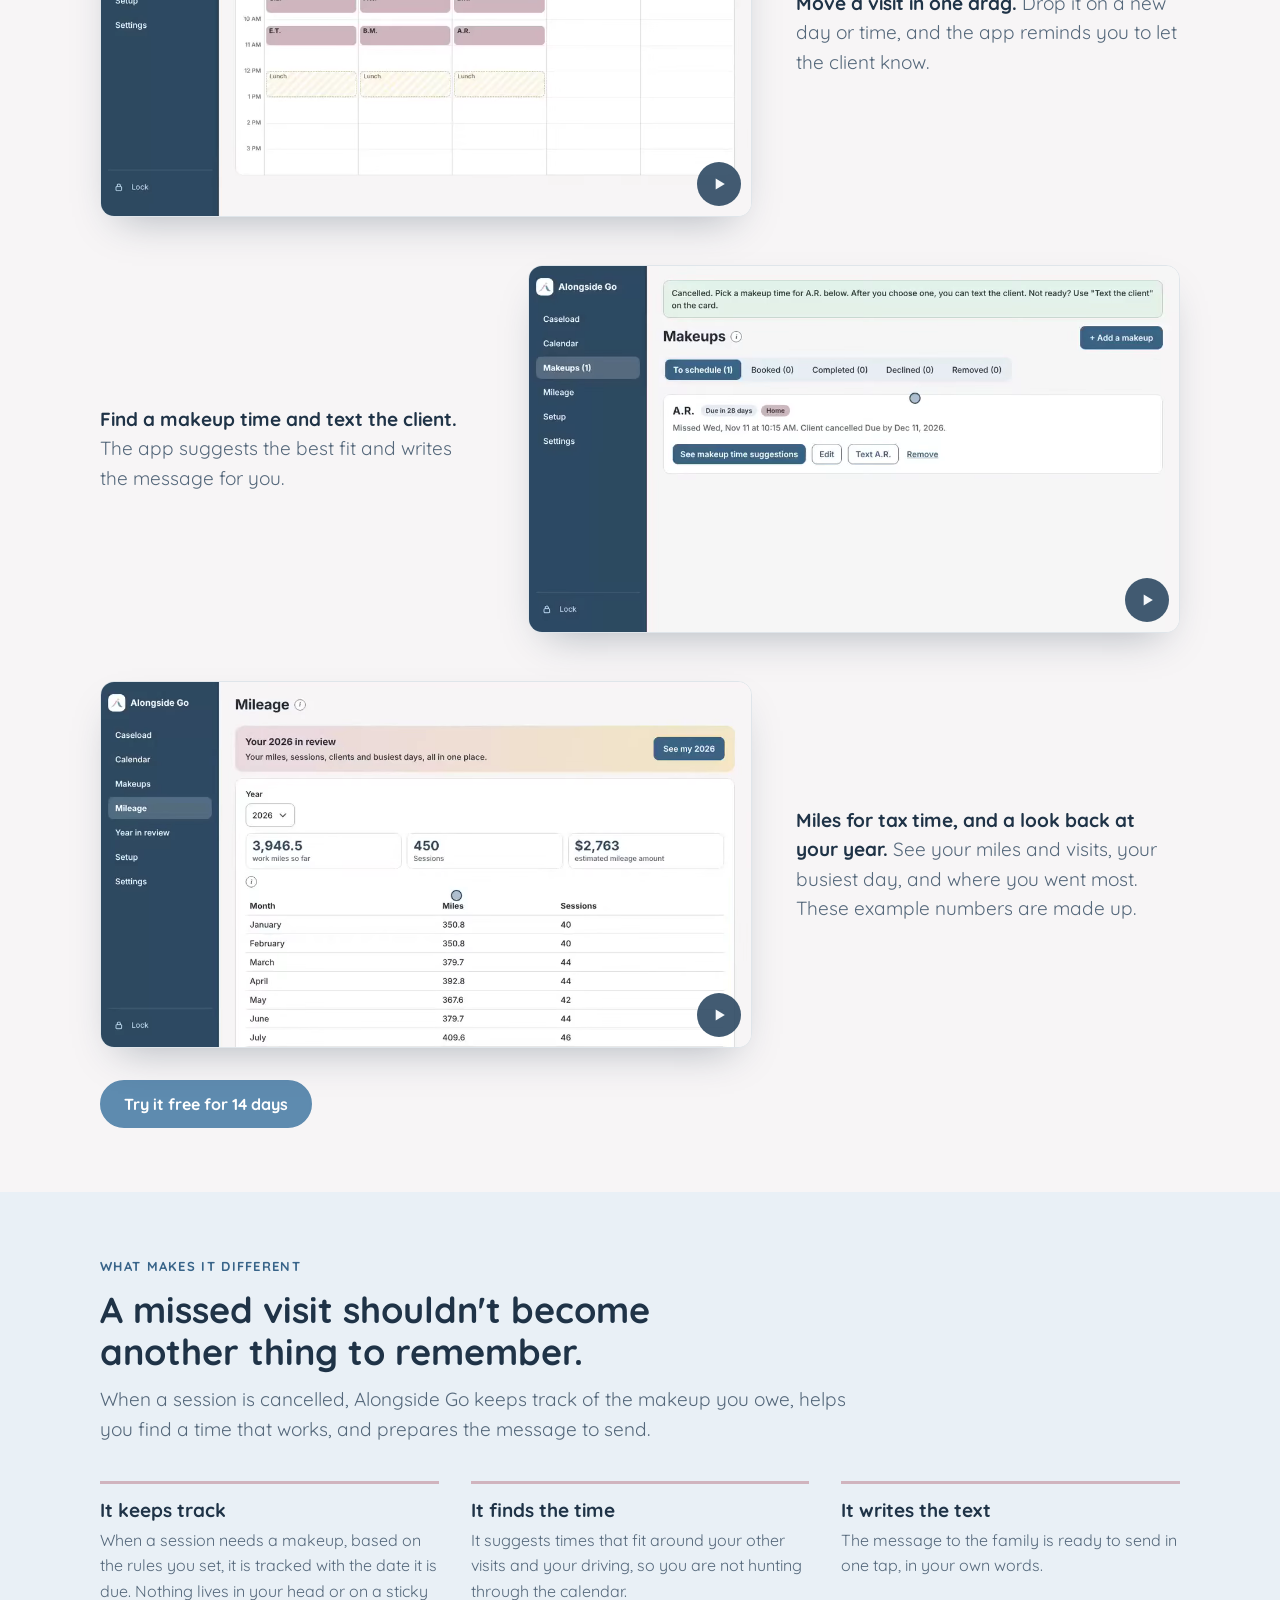
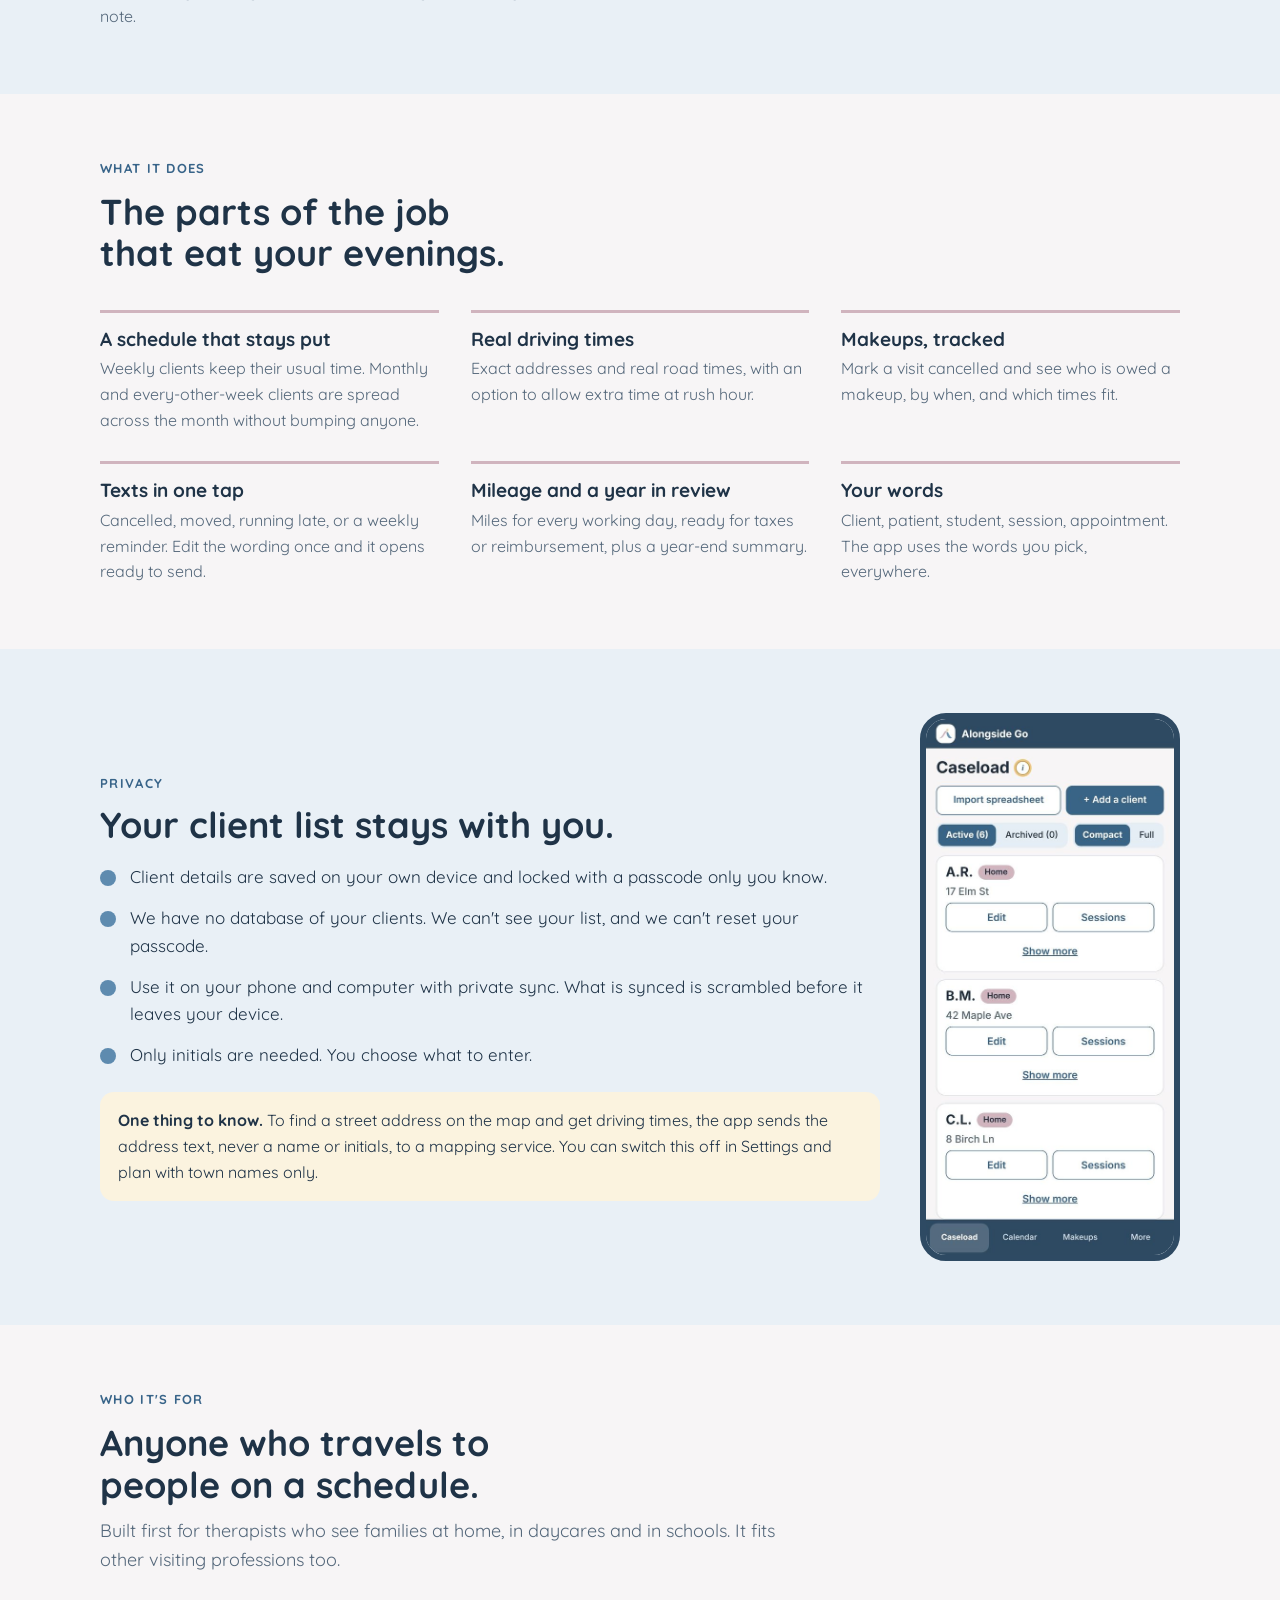
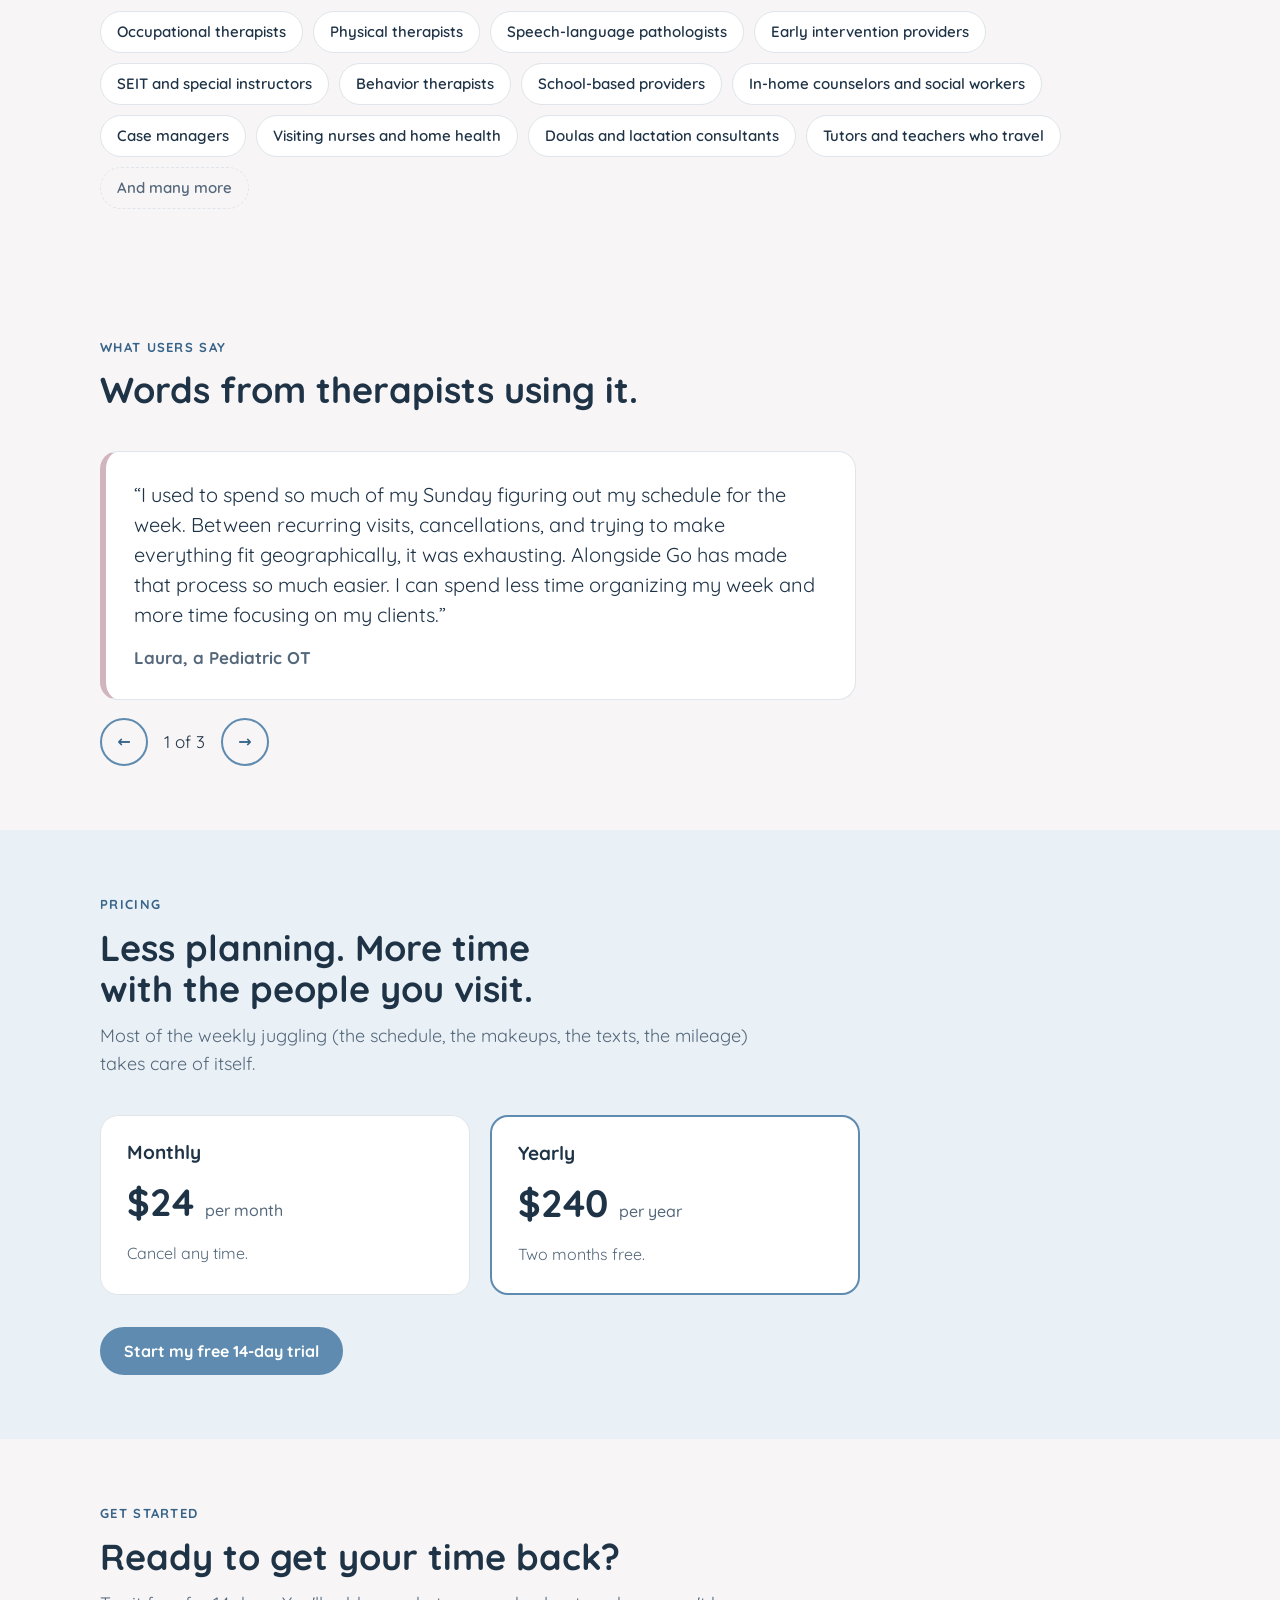
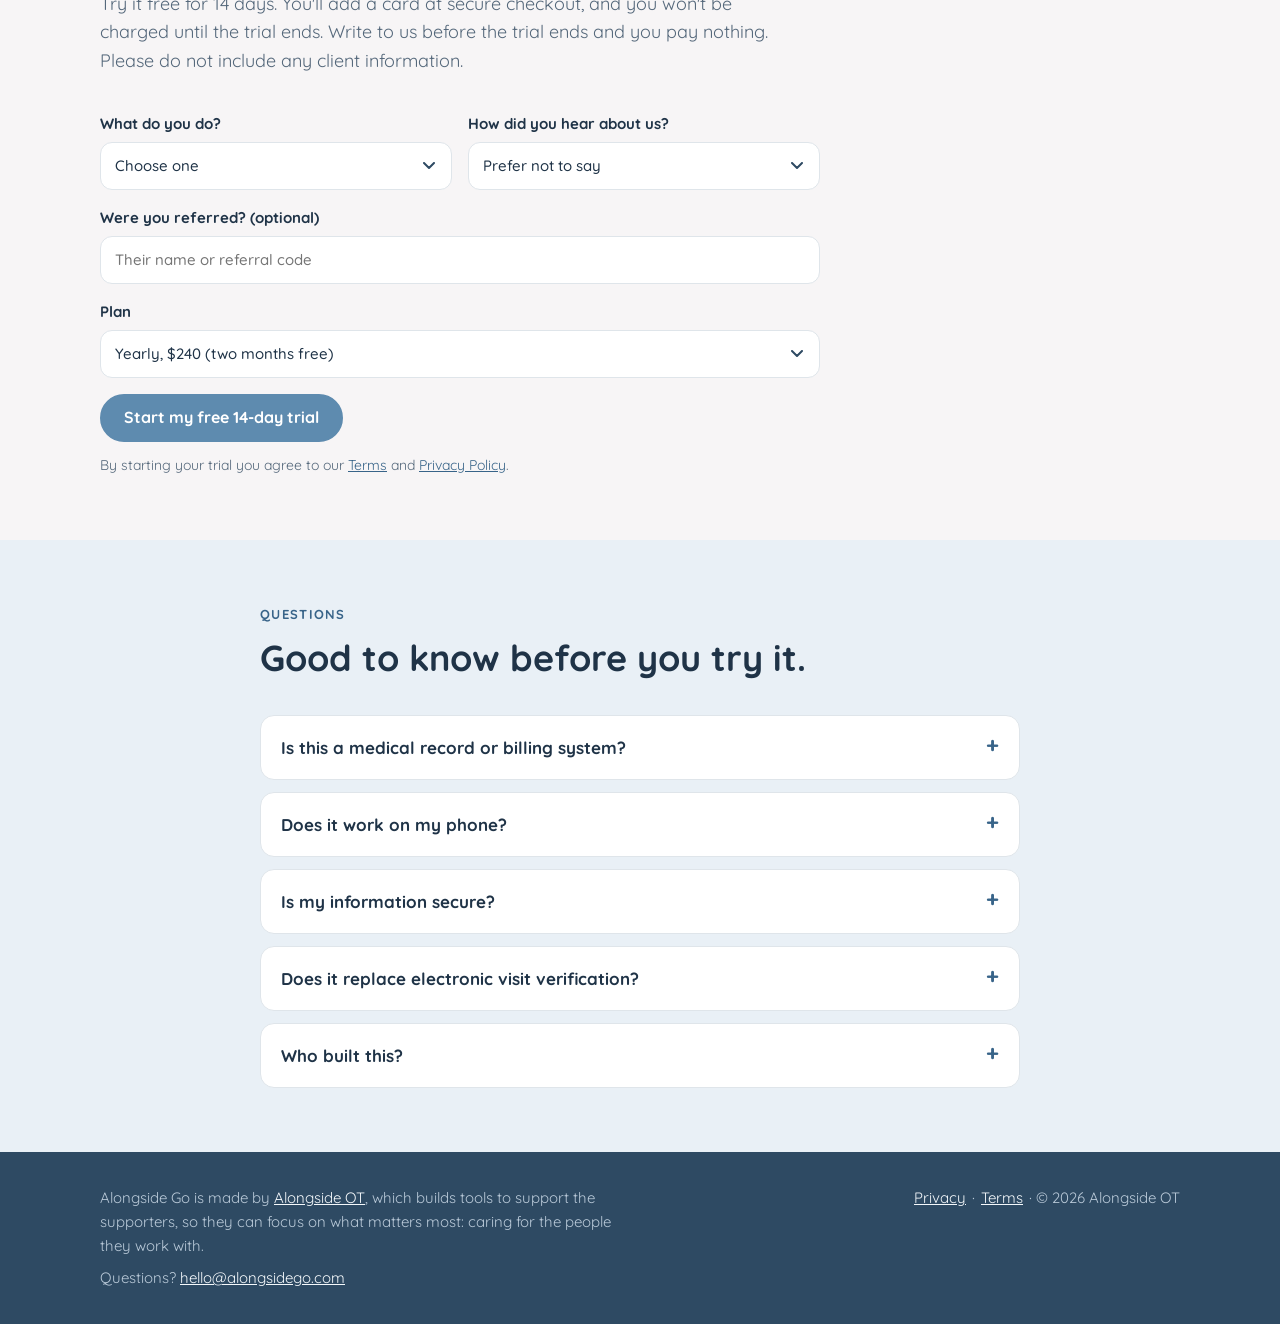
==== commit 7be78b5e: "Makeup card: only sessions that need a makeup, per the therapist's rules Co-Authored-By: Claude Sonn" ====
--- a/public/index.html
+++ b/public/index.html
@@ -19,7 +19,7 @@
 <meta name="theme-color" content="#2e4a63">
 <link rel="preconnect" href="https://fonts.googleapis.com">
 <link rel="stylesheet" href="https://fonts.googleapis.com/css2?family=Quicksand:wght@400;500;600;700&display=swap">
-<link rel="stylesheet" href="site.css?v=20"></head>
+<link rel="stylesheet" href="site.css?v=21"></head>
 <body>
 
 <header class="top gut">
@@ -90,7 +90,7 @@
     <div class="in">
       <div class="head"><div class="eyebrow">What makes it different</div><h2>A missed visit shouldn't become another thing to remember.</h2><p>When a session is cancelled, Alongside Go keeps track of the makeup you owe, helps you find a time that works, and prepares the message to send.</p></div>
       <div class="grid">
-        <div class="feat"><h3>It keeps track</h3><p>Every cancelled session becomes a makeup you owe, with the date it is due. Nothing lives in your head or on a sticky note.</p></div>
+        <div class="feat"><h3>It keeps track</h3><p>When a session needs a makeup, based on the rules you set, it is tracked with the date it is due. Nothing lives in your head or on a sticky note.</p></div>
         <div class="feat"><h3>It finds the time</h3><p>It suggests times that fit around your other visits and your driving, so you are not hunting through the calendar.</p></div>
         <div class="feat"><h3>It writes the text</h3><p>The message to the family is ready to send in one tap, in your own words.</p></div>
       </div>
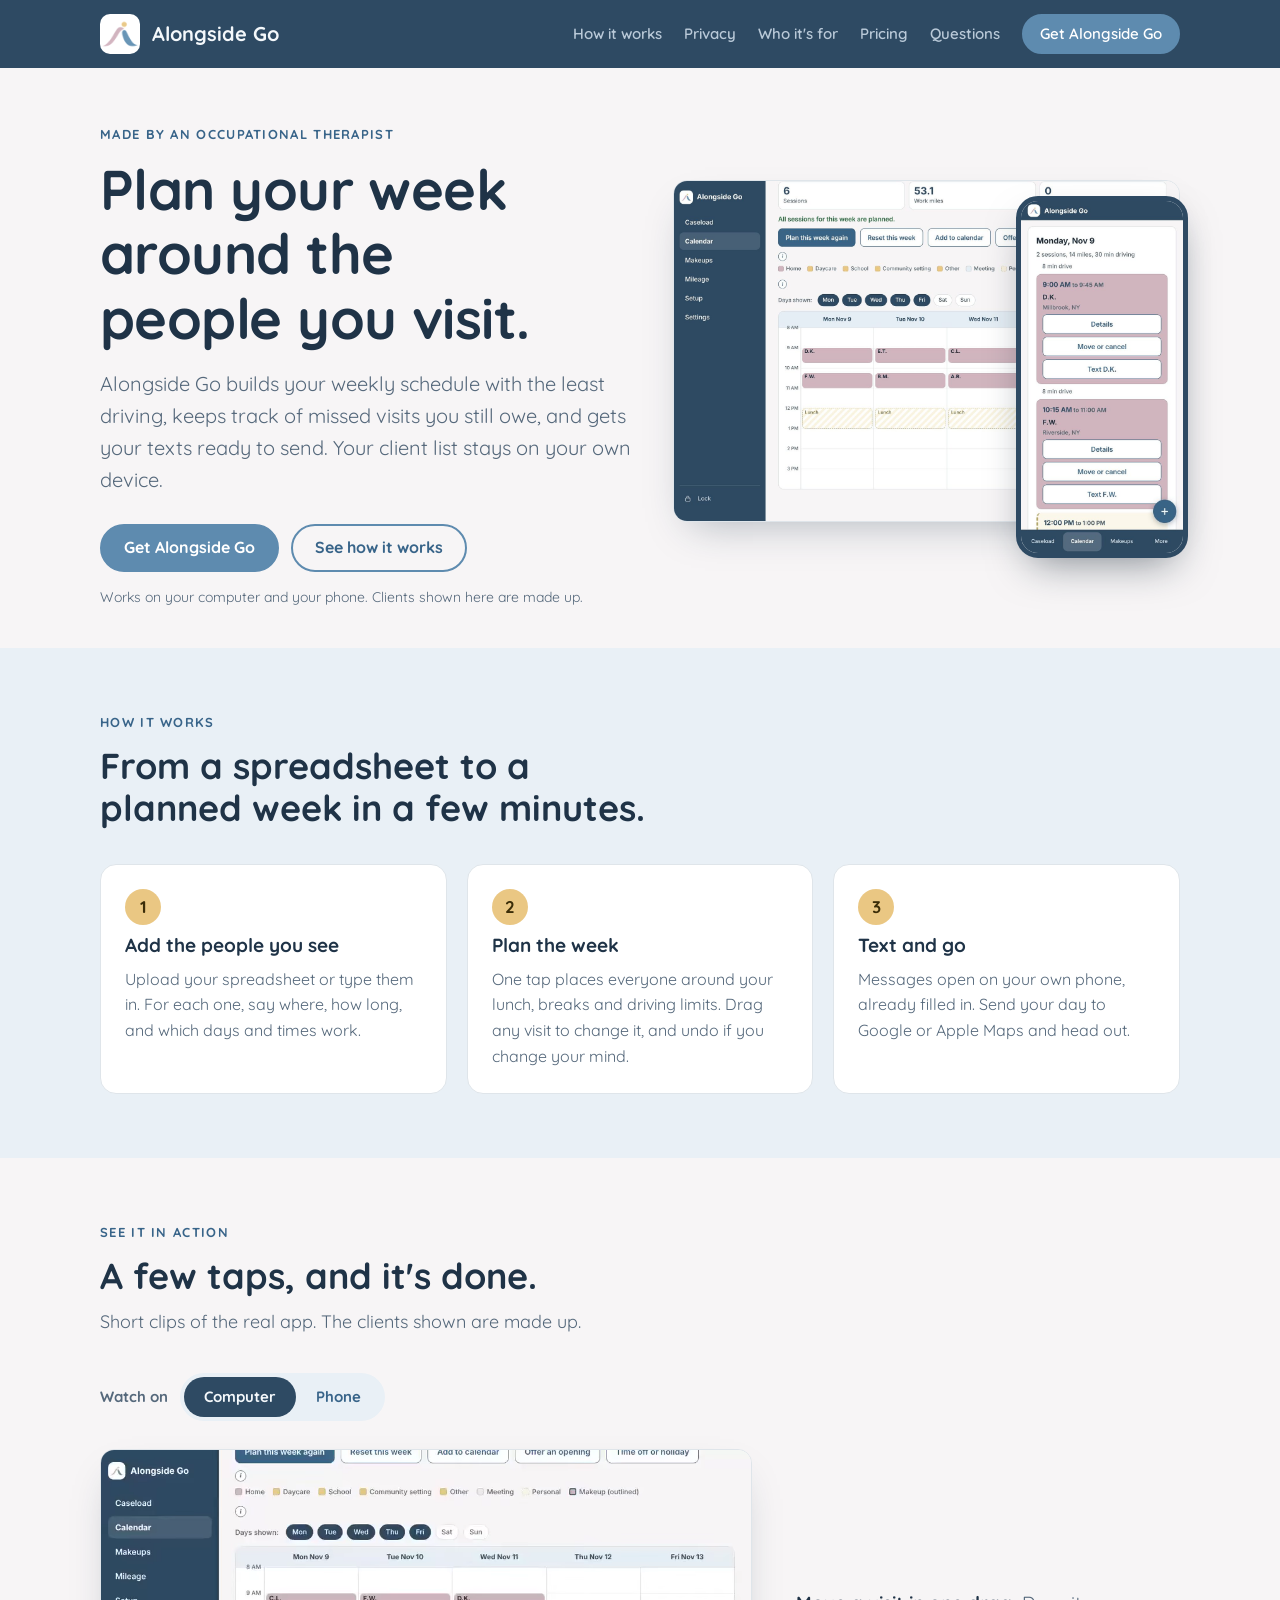
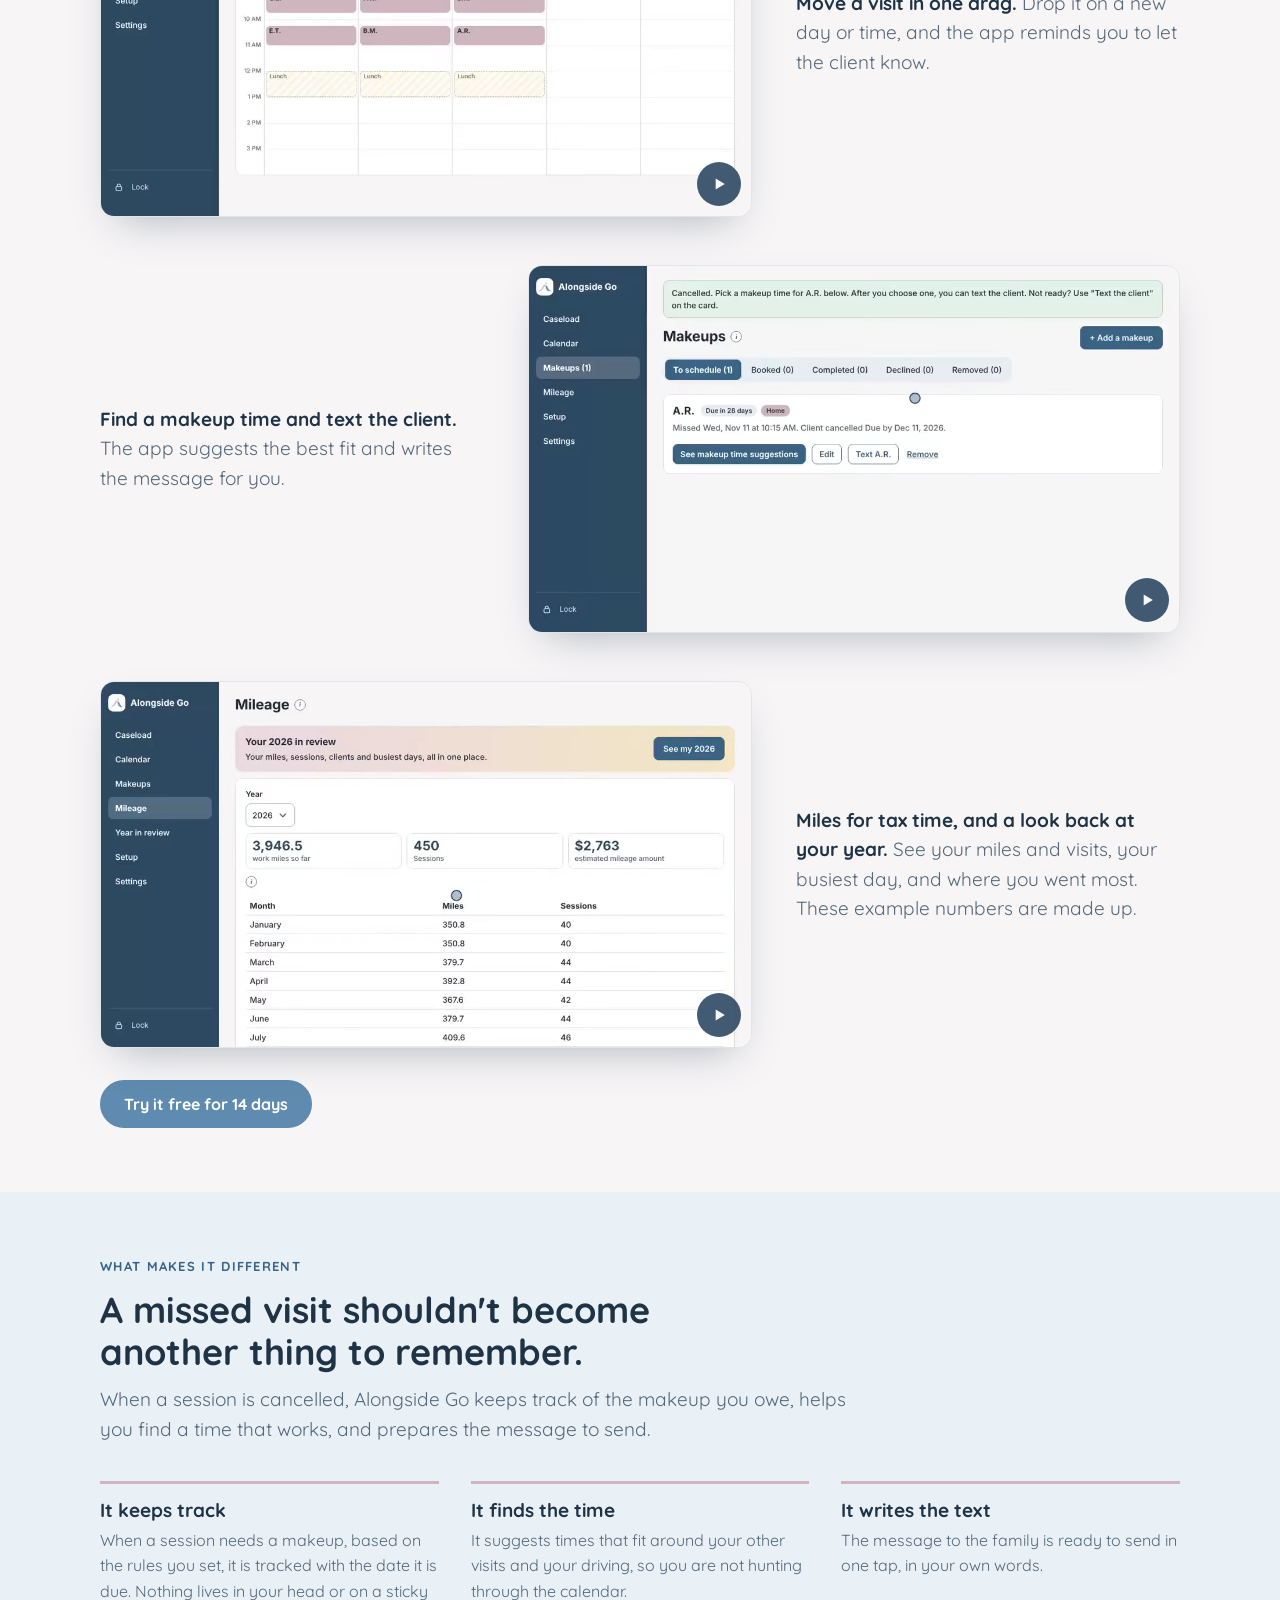
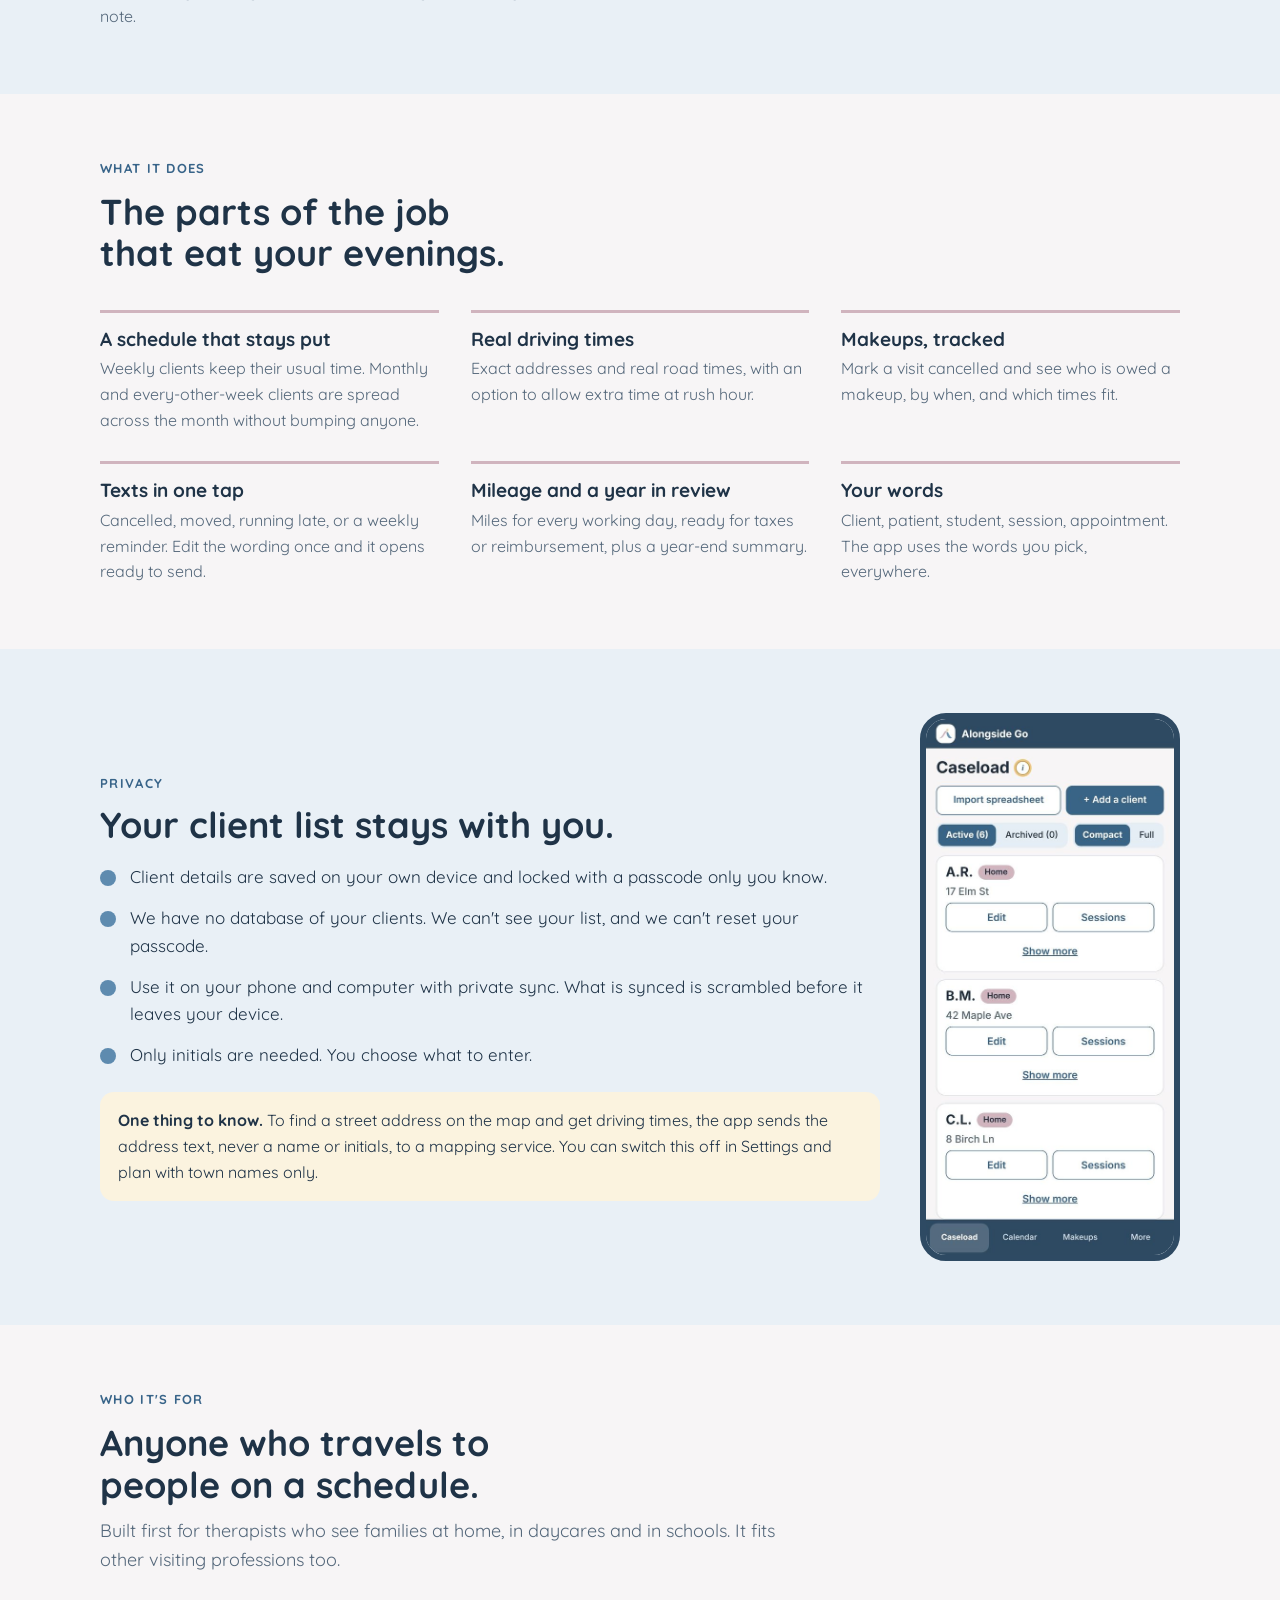
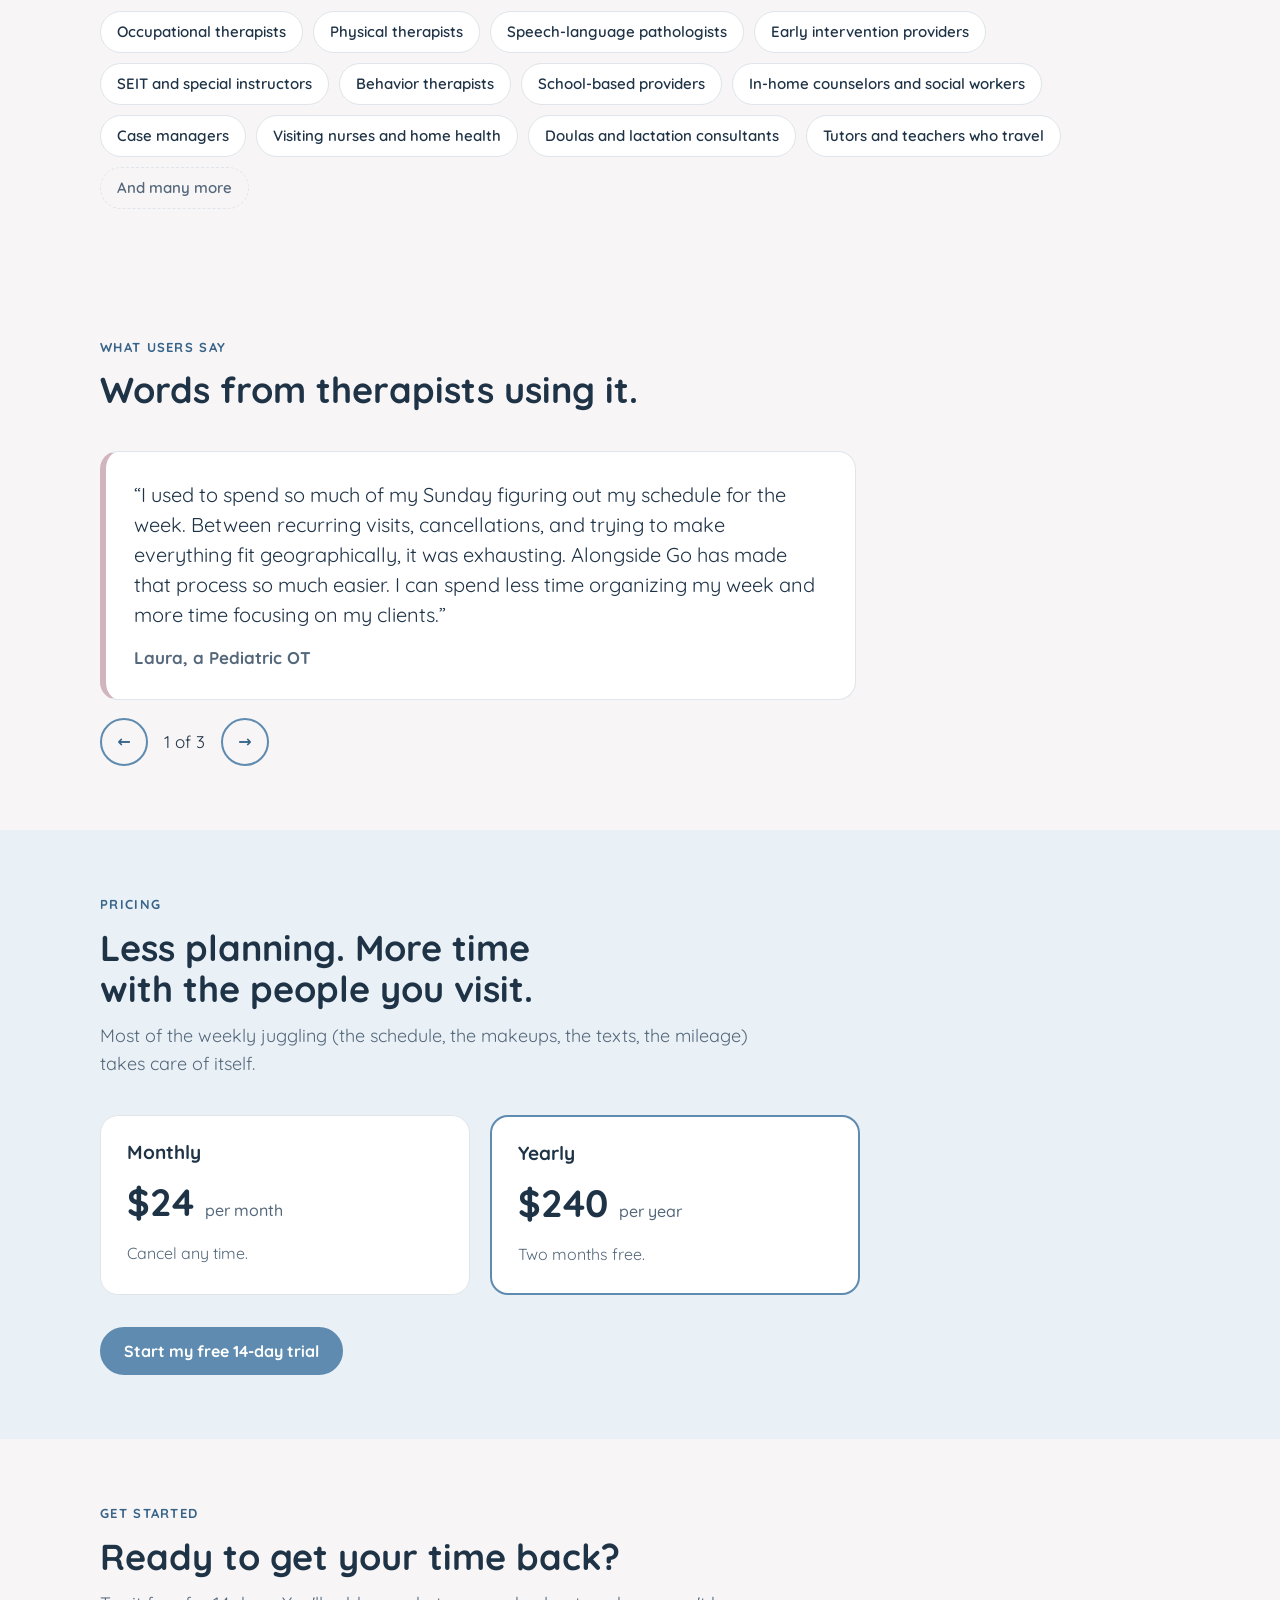
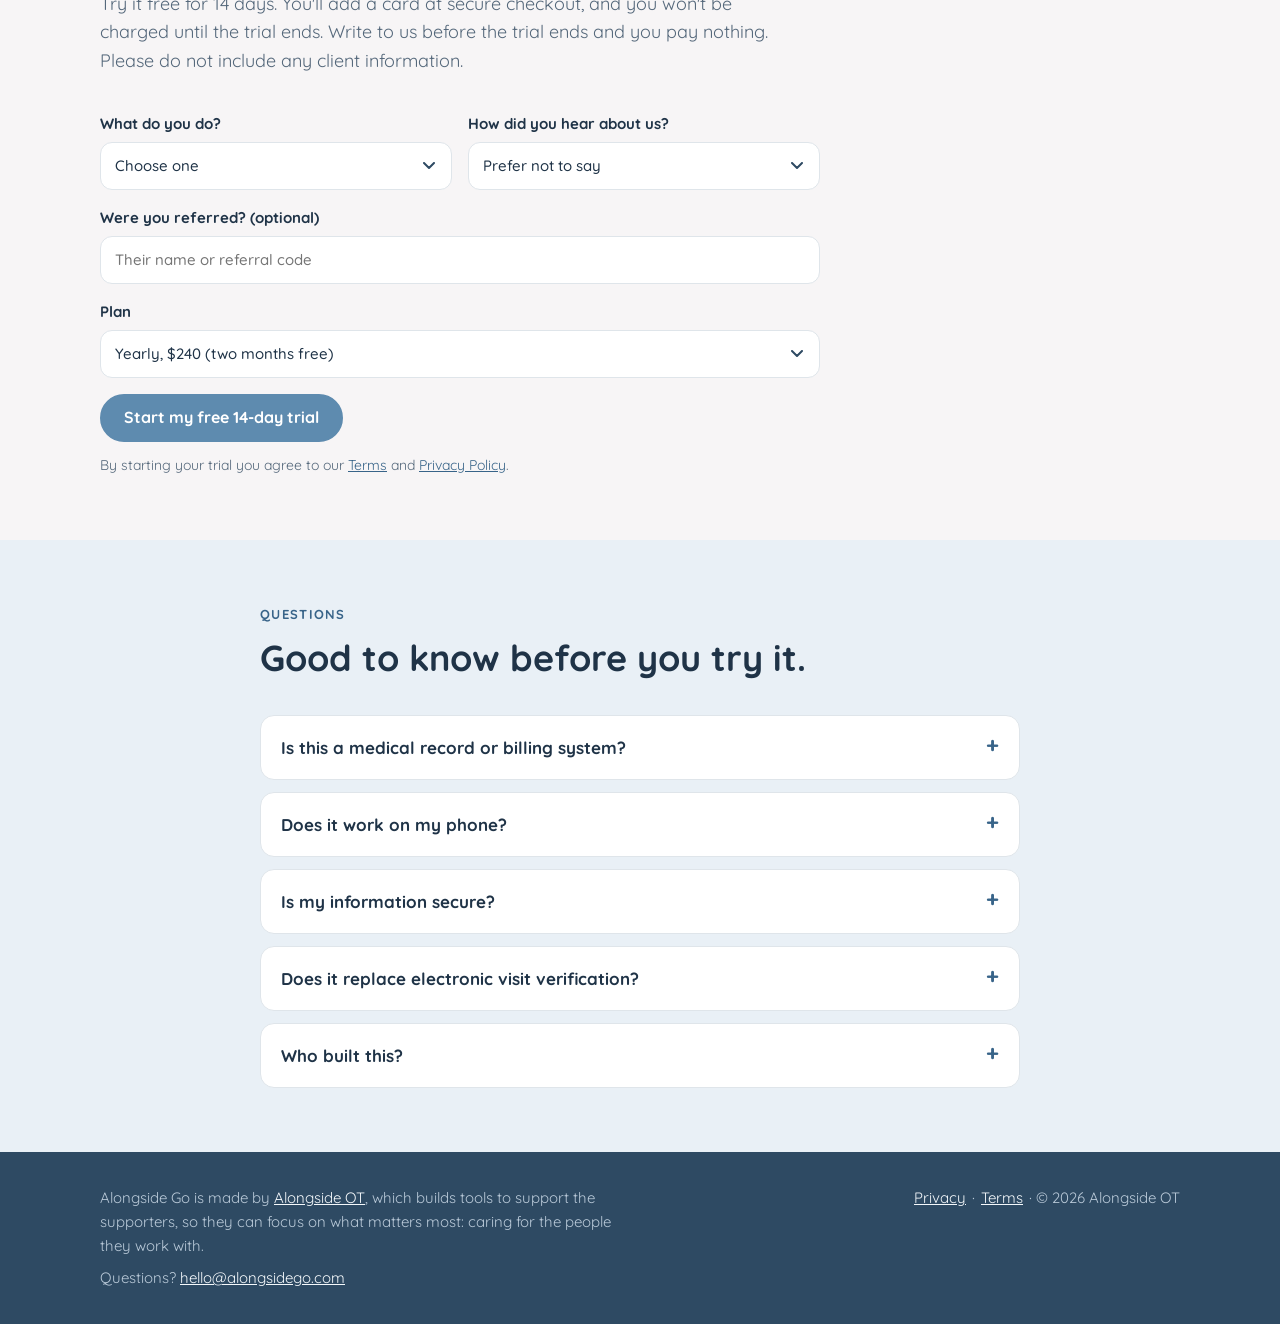
==== commit 6b1e942d: "Add Manage my subscription page (not linked yet) Co-Authored-By: Claude Sonnet 5.5 <noreply@anthropi" ====
--- a/public/index.html
+++ b/public/index.html
@@ -19,7 +19,7 @@
 <meta name="theme-color" content="#2e4a63">
 <link rel="preconnect" href="https://fonts.googleapis.com">
 <link rel="stylesheet" href="https://fonts.googleapis.com/css2?family=Quicksand:wght@400;500;600;700&display=swap">
-<link rel="stylesheet" href="site.css?v=21"></head>
+<link rel="stylesheet" href="site.css?v=22"></head>
 <body>
 
 <header class="top gut">
--- a/public/site.css
+++ b/public/site.css
@@ -208,3 +208,9 @@
 .diff .head p{font-size:19px;line-height:1.6}
 .diff .grid{margin-top:8px}
 .quote{border:1px solid var(--line);border-left:6px solid var(--mauve)}
+.manage form{display:flex;flex-direction:column;gap:12px;max-width:26em;margin:18px 0 26px}
+.manage input{font:inherit;font-weight:600;font-size:18px;letter-spacing:1px;padding:13px 14px;border:2px solid var(--line);border-radius:12px;background:var(--card);color:inherit;min-width:0}
+.manage input:focus-visible{outline:3px solid #eac783;outline-offset:2px}
+.manage .btn{align-self:flex-start;border:0;cursor:pointer;font:inherit;font-weight:700}
+.manage .btn:disabled{opacity:.6;cursor:default}
+.mmsg{margin:0;color:var(--ink)}
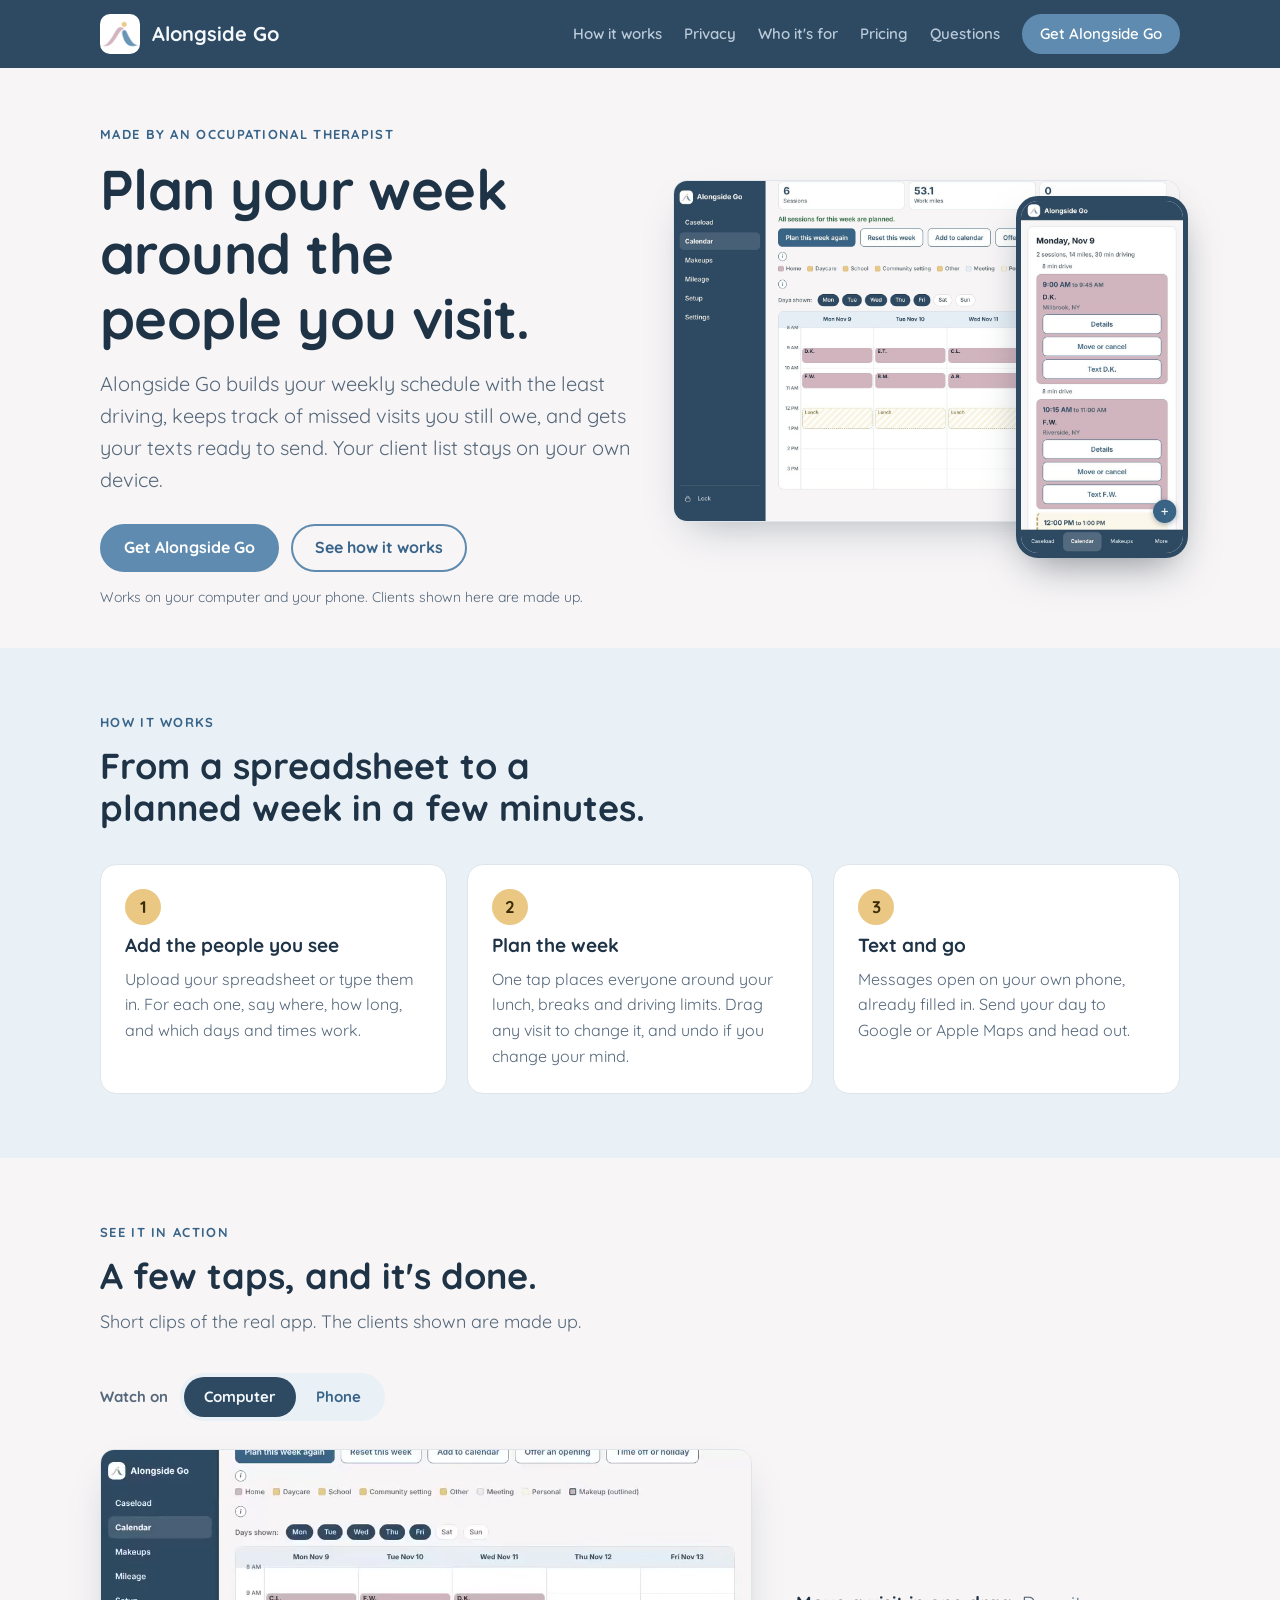
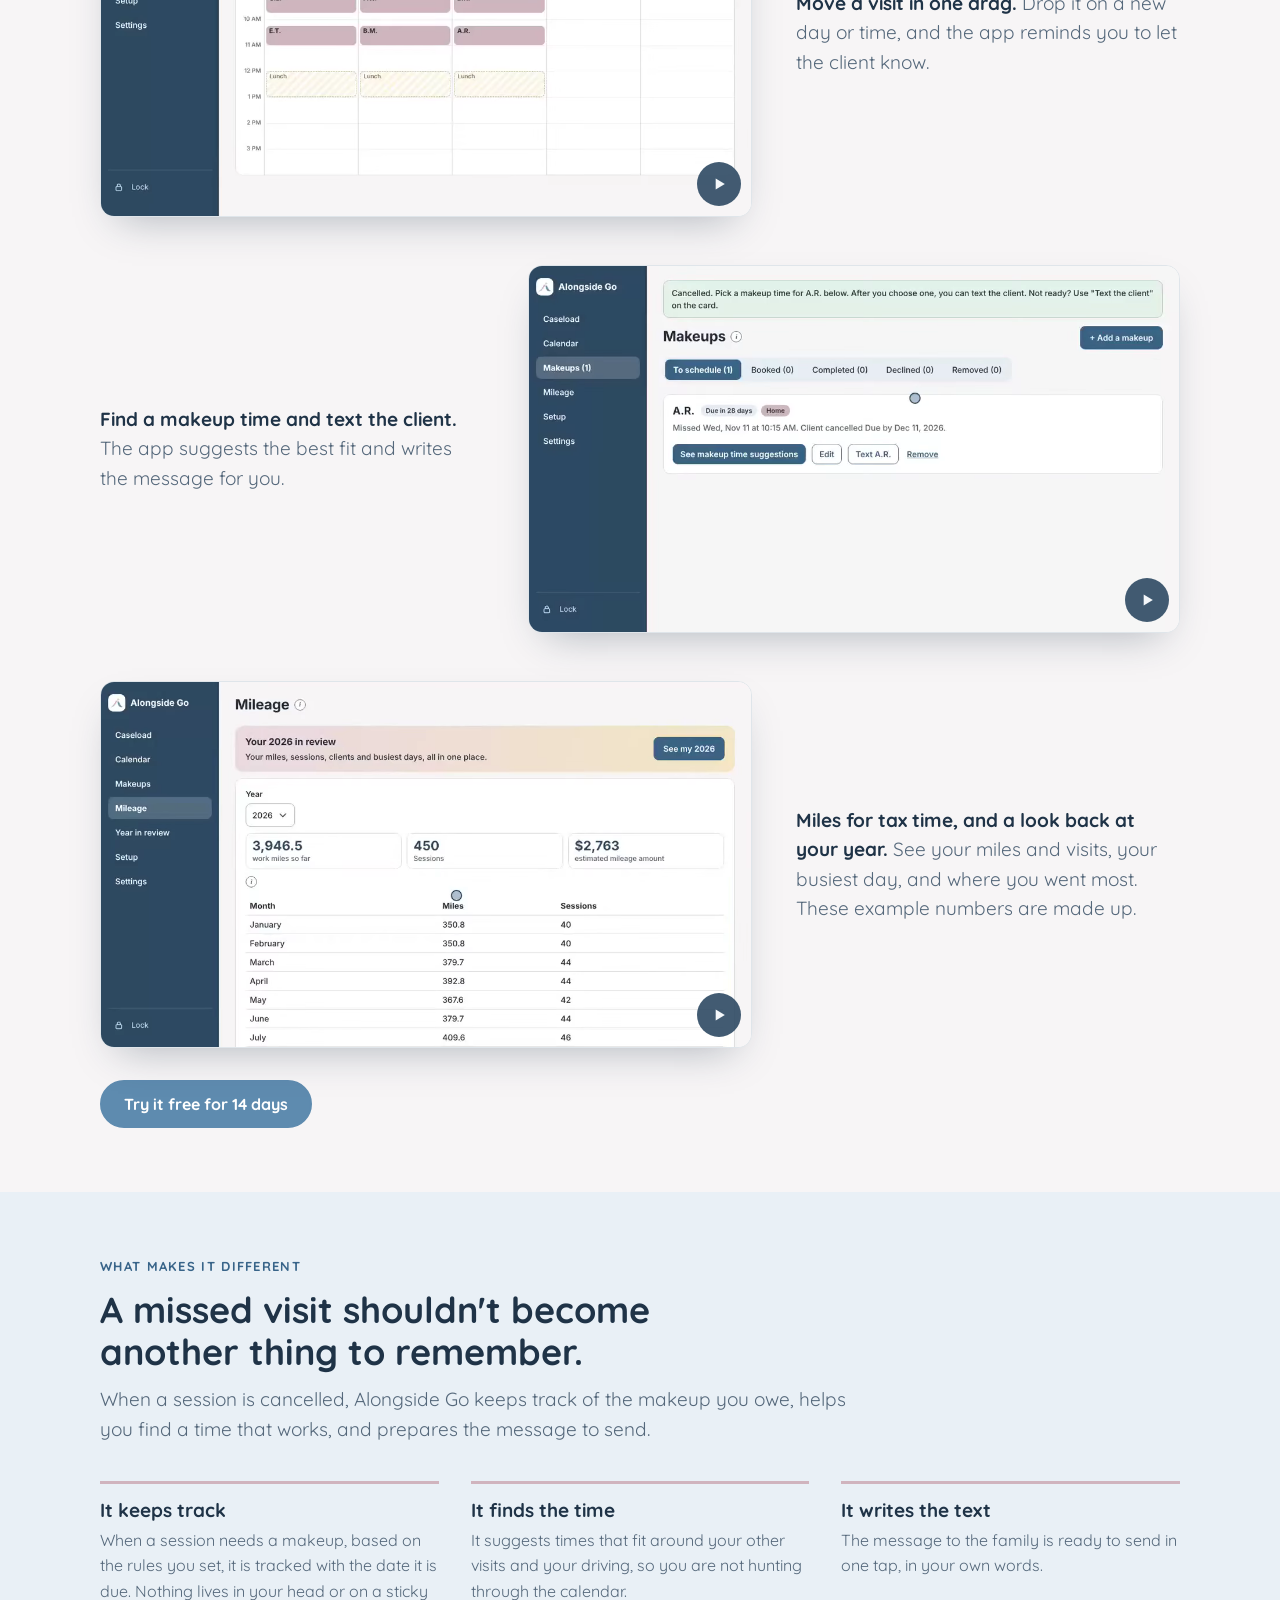
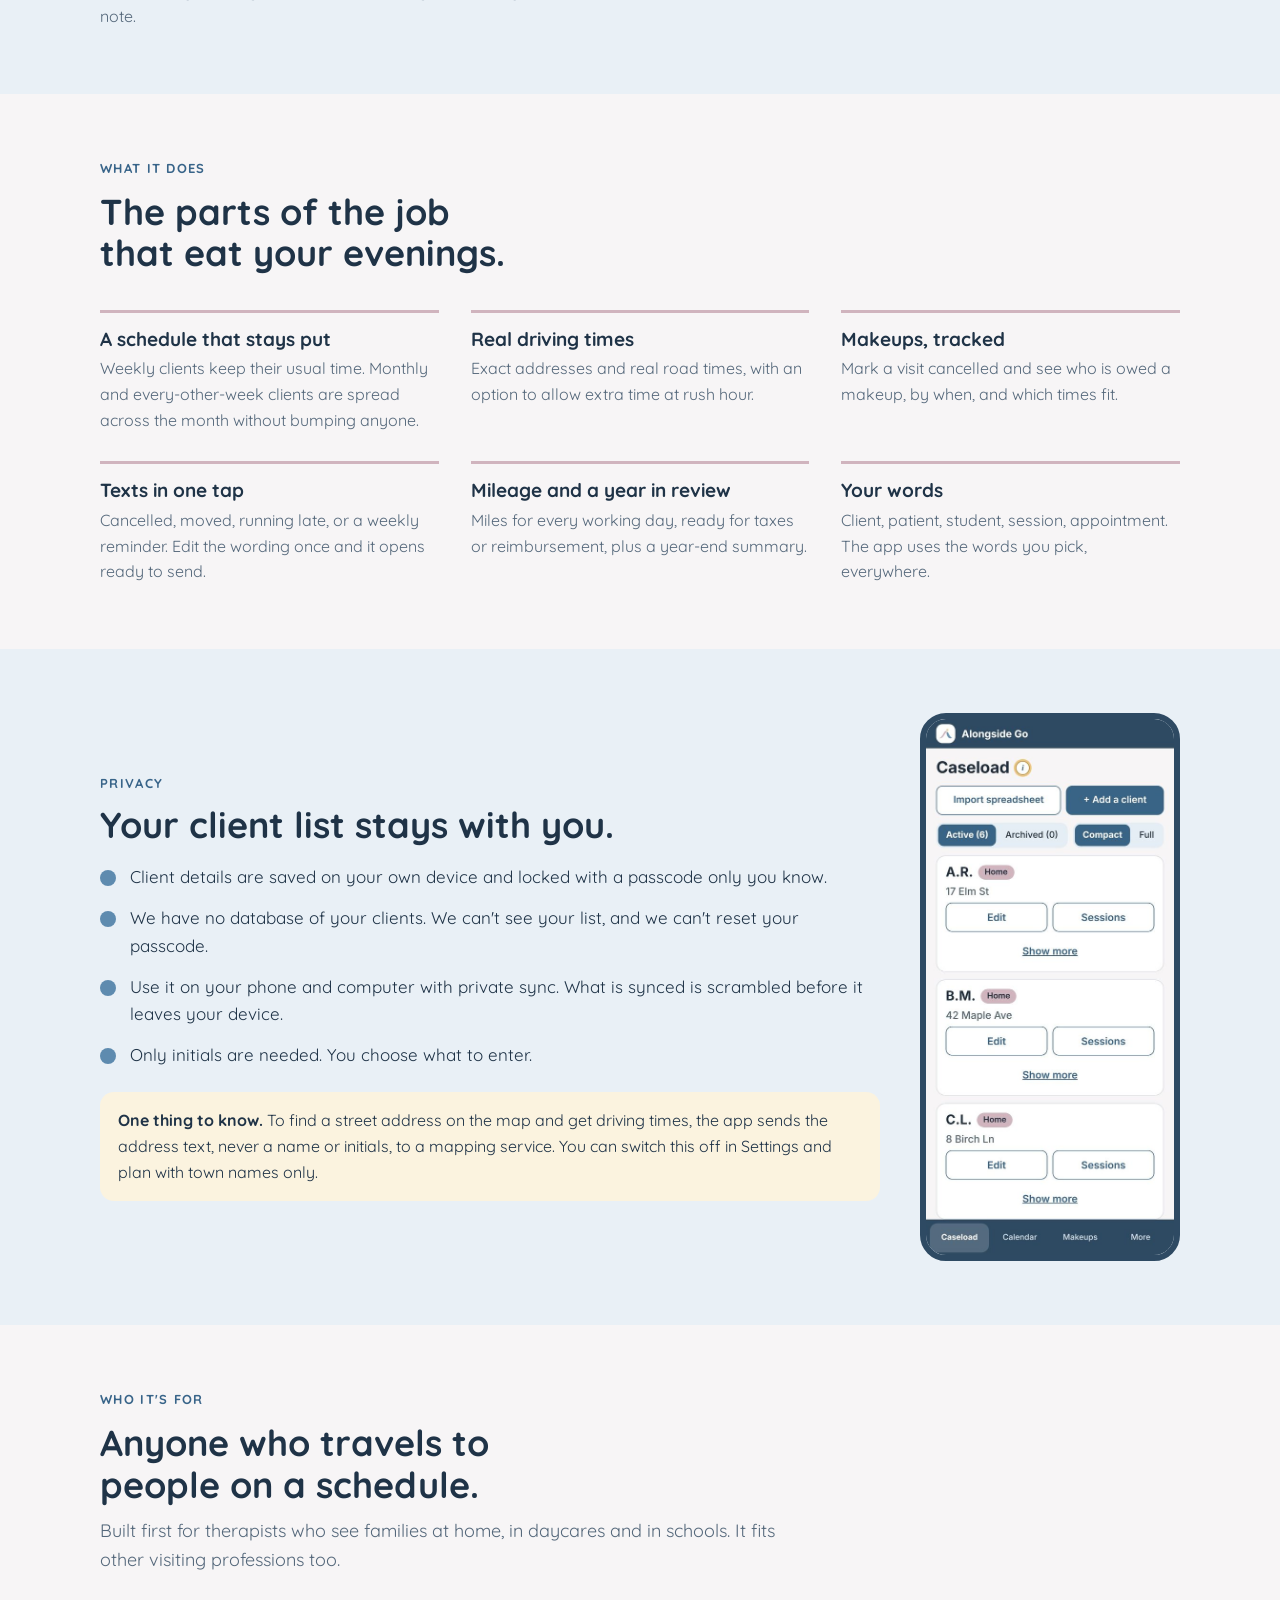
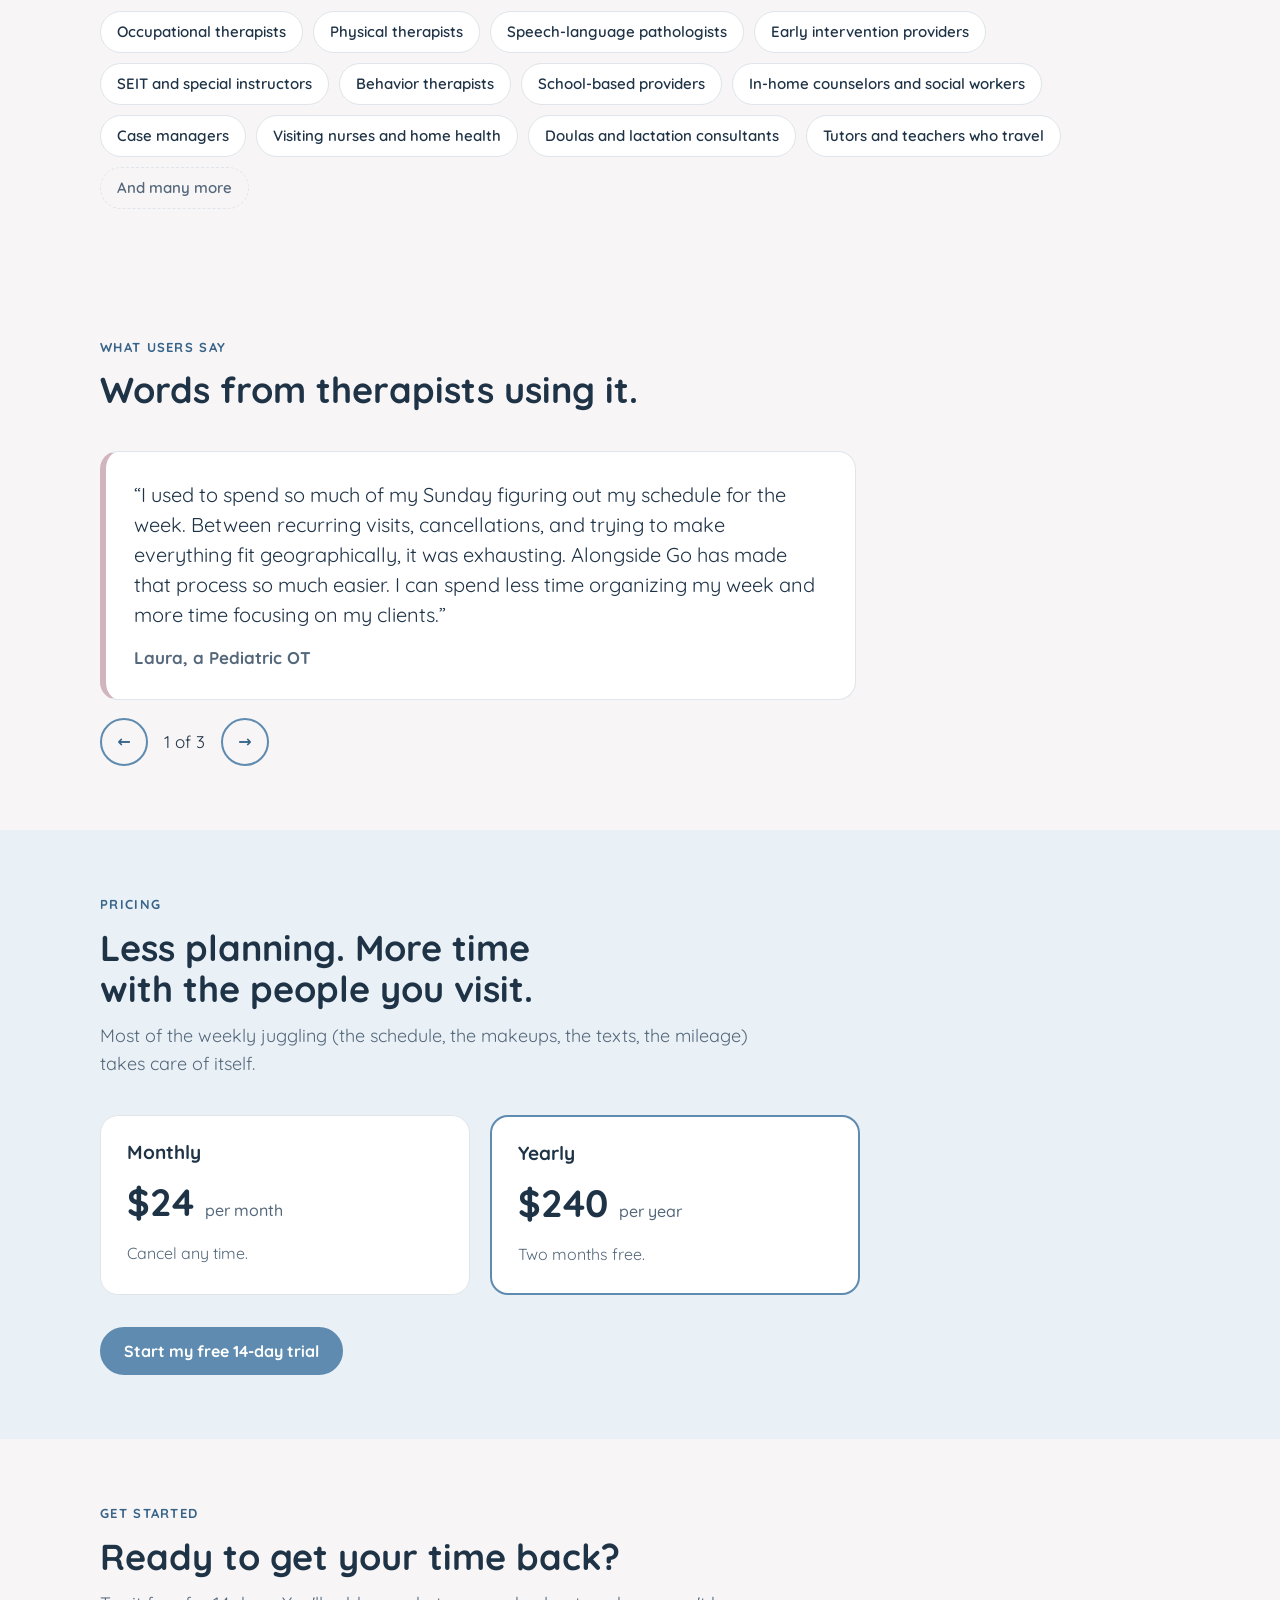
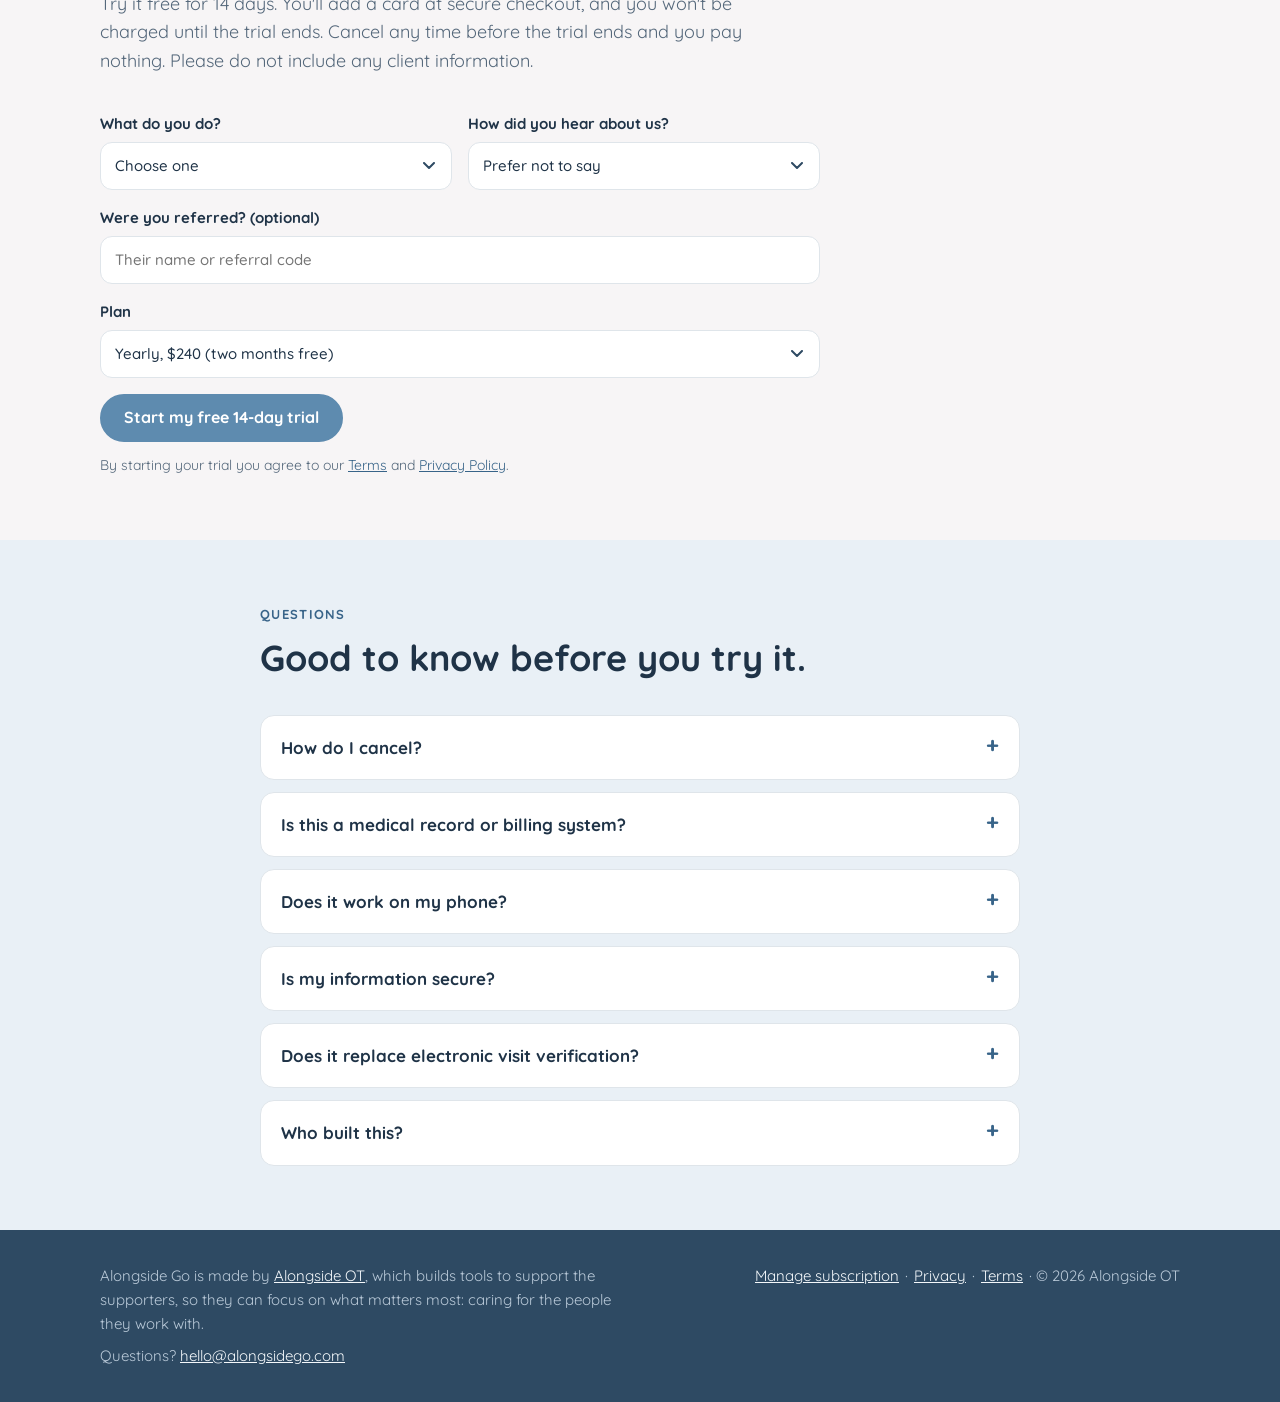
==== commit 5bccf476: "Link to Manage my subscription (footer, welcome page, FAQ); cancel wording updated Co-Authored-By: C" ====
--- a/public/index.html
+++ b/public/index.html
@@ -19,7 +19,7 @@
 <meta name="theme-color" content="#2e4a63">
 <link rel="preconnect" href="https://fonts.googleapis.com">
 <link rel="stylesheet" href="https://fonts.googleapis.com/css2?family=Quicksand:wght@400;500;600;700&display=swap">
-<link rel="stylesheet" href="site.css?v=22"></head>
+<link rel="stylesheet" href="site.css?v=23"></head>
 <body>
 
 <header class="top gut">
@@ -165,7 +165,7 @@
 
   <section class="band gut" id="join">
     <div class="in">
-      <div class="head"><div class="eyebrow">Get started</div><h2>Ready to get your time back?</h2><p>Try it free for 14 days. You'll add a card at secure checkout, and you won't be charged until the trial ends. Write to us before the trial ends and you pay nothing. Please do not include any client information.</p></div>
+      <div class="head"><div class="eyebrow">Get started</div><h2>Ready to get your time back?</h2><p>Try it free for 14 days. You'll add a card at secure checkout, and you won't be charged until the trial ends. Cancel any time before the trial ends and you pay nothing. Please do not include any client information.</p></div>
       <form class="signup" id="signup" novalidate>
         <label>What do you do?<select id="role" required>
           <option value="">Choose one</option><option>Occupational therapist</option><option>Physical therapist</option><option>Speech-language pathologist</option><option>Behavior or ABA therapist</option><option>SEIT or special instructor</option><option>Other early intervention provider</option><option>School-based provider</option><option>Counselor or social worker</option><option>Nurse or home health</option><option>Case manager</option><option>Other</option></select></label>
@@ -185,6 +185,7 @@
   <section class="band alt gut" id="faq">
     <div class="in faq">
       <div class="head"><div class="eyebrow">Questions</div><h2>Good to know before you try it.</h2></div>
+      <details><summary>How do I cancel?</summary><div class="ans">Any time, yourself. Go to <a href="/manage.html">Manage my subscription</a> and enter your access code to open your account page, where you can cancel, update your card, and see your receipts. If you cancel before your 14-day trial ends, you pay nothing. If you cancel later, your plan stays active until the end of the period you already paid for. Your information stays on your own device, but planning and texts lock until you renew.</div></details>
       <details><summary>Is this a medical record or billing system?</summary><div class="ans">No. Alongside Go plans your schedule and routes. It does not store notes or diagnoses, and it does not bill. Use it alongside the system you already document in.</div></details>
       <details><summary>Does it work on my phone?</summary><div class="ans">Yes. Open your link on your phone and add it to your Home Screen. With private sync, you can use Alongside Go on your phone and your computer and keep them matching, so a change on one shows up on the other.</div></details>
       <details><summary>Is my information secure?</summary><div class="ans">Yes. To protect the privacy of the people you visit, their information stays on your own device, locked with your passcode, and we never have access to it. That also means we can't reset your passcode or look up your information for you. When you set up, you save a recovery code. Keep it somewhere safe, like a password manager, because it is the way back in if you forget your passcode. If you clear your browser's data, the copy on that device can be erased. With private sync turned on, you can link the device again and your information comes back. We also recommend downloading a backup from Settings now and then.</div></details>
@@ -195,7 +196,7 @@
 
 </main>
 
-<footer class="gut"><div class="in"><div class="fmsg"><p>Alongside Go is made by <a href="https://alongsideot.com" target="_blank" rel="noopener">Alongside OT</a>, which builds tools to support the supporters, so they can focus on what matters most: caring for the people they work with.</p><p>Questions? <a href="mailto:hello@alongsidego.com">hello@alongsidego.com</a></p></div><div class="flinks"><a href="/privacy.html">Privacy</a> &middot; <a href="/terms.html">Terms</a> &middot; &copy; 2026 Alongside OT</div></div></footer>
+<footer class="gut"><div class="in"><div class="fmsg"><p>Alongside Go is made by <a href="https://alongsideot.com" target="_blank" rel="noopener">Alongside OT</a>, which builds tools to support the supporters, so they can focus on what matters most: caring for the people they work with.</p><p>Questions? <a href="mailto:hello@alongsidego.com">hello@alongsidego.com</a></p></div><div class="flinks"><a href="/manage.html">Manage subscription</a> &middot; <a href="/privacy.html">Privacy</a> &middot; <a href="/terms.html">Terms</a> &middot; &copy; 2026 Alongside OT</div></div></footer>
 
 <script src="site.js?v=12"></script>
 </body></html>
